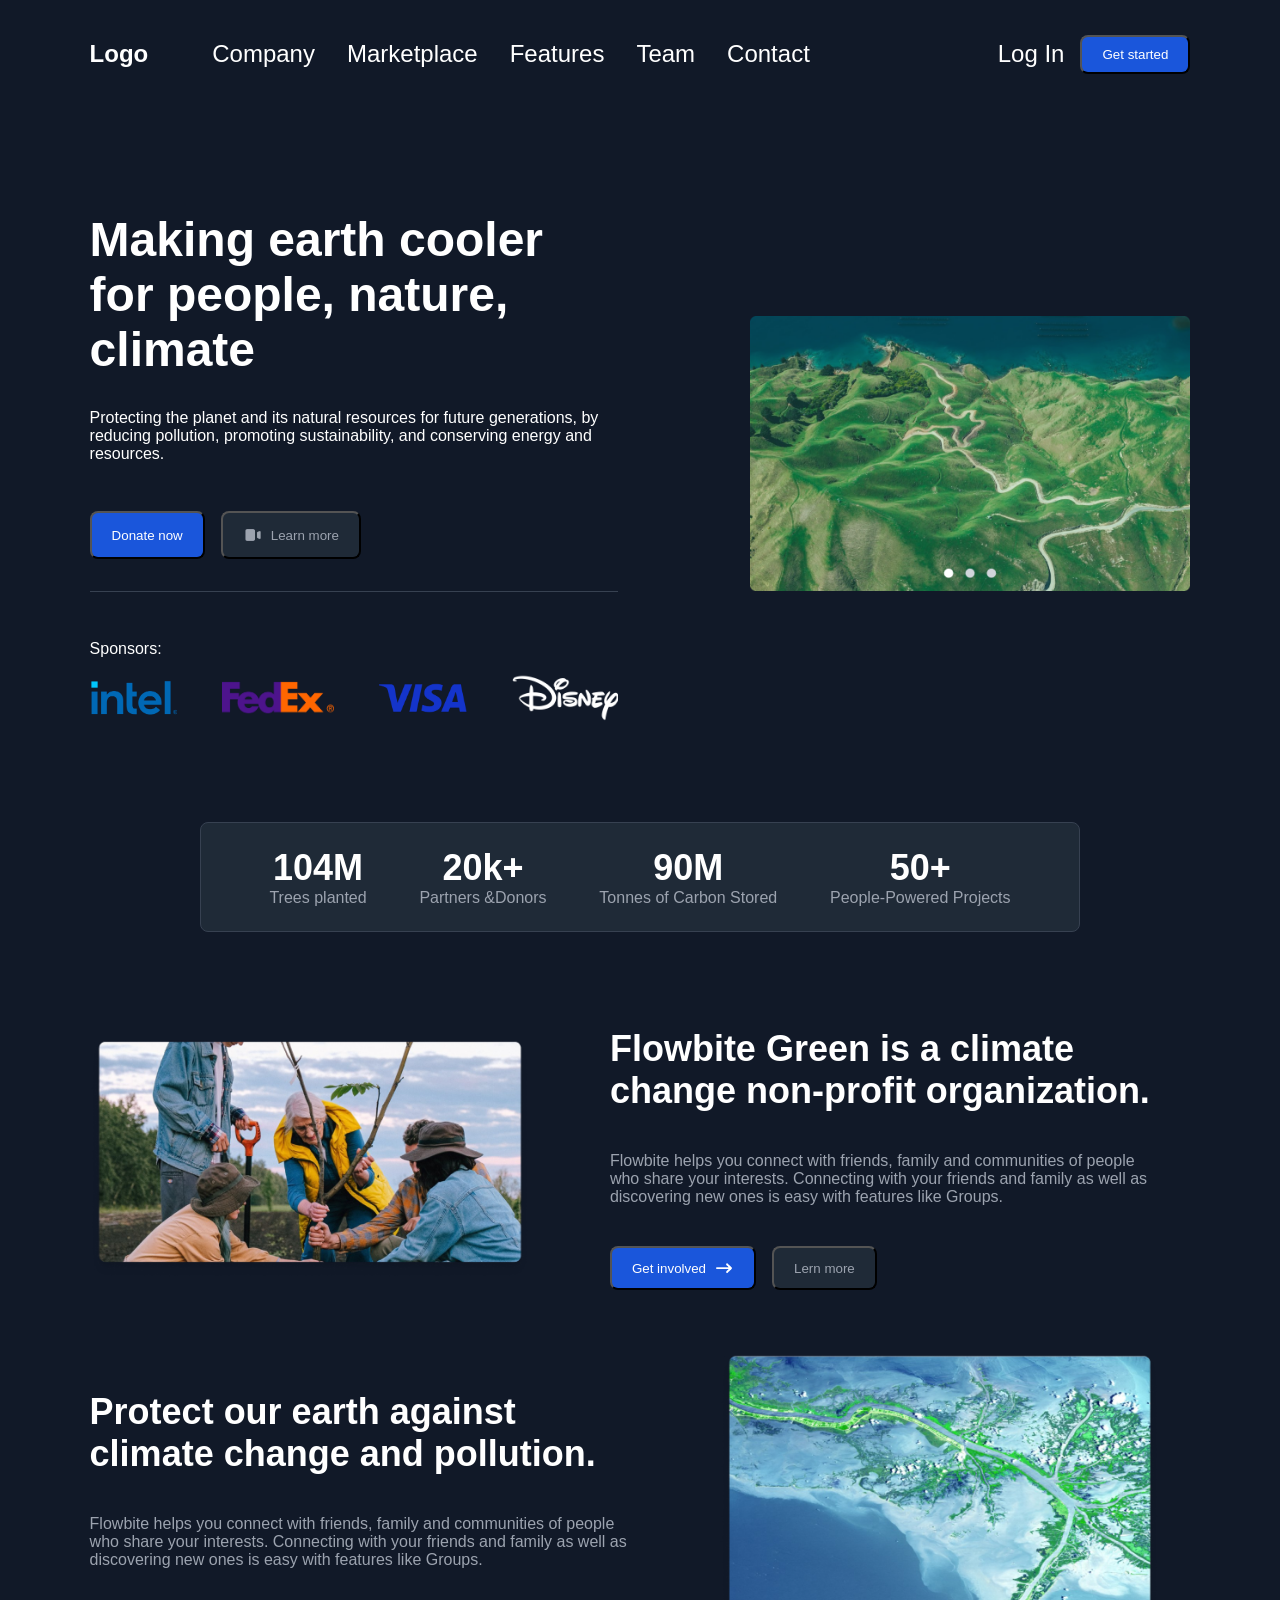
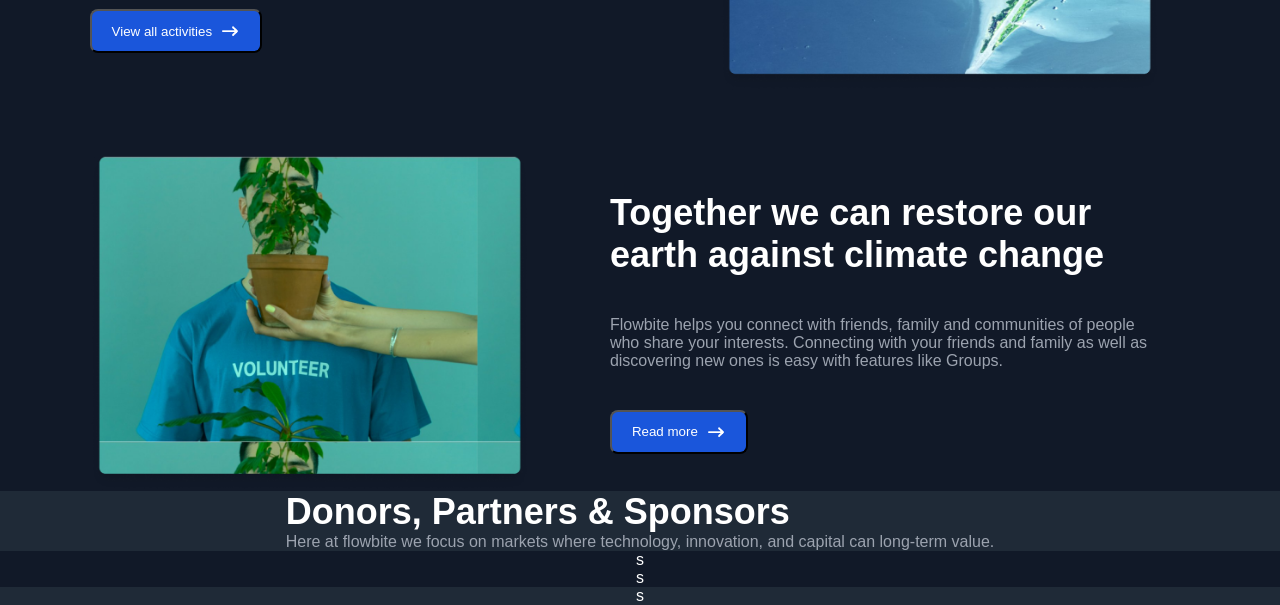
==== lekcje/ćwiczenie drugie/index.html @ fe8ccc25 "progres" ====
<!DOCTYPE html>
<html lang="en">
  <head>
    <meta charset="UTF-8" />
    <meta name="viewport" content="width=device-width, initial-scale=1.0" />
    <title>Document</title>
    <link rel="stylesheet" href="style.css" />
  </head>
  <div class="mainContainer1">
    <div class="mainWrapper navBar">
      <div class="logo">Logo</div>
      <div class="nav">
        <a href="#">Company</a>
        <a href="#">Marketplace</a>
        <a href="#">Features</a><a href="#">Team</a>
        <a href="#">Contact</a>
      </div>
      <div class="login">
        <a href="#">Log In</a>
        <button>Get started</button>
      </div>
    </div>
  </div>
  <div class="mainContainer2">
    <div>
      <header>
        <div>
          <div>
            <h1>Making earth cooler for people, nature, climate</h1>
            <p>
              Protecting the planet and its natural resources for future
              generations, by reducing pollution, promoting sustainability, and
              conserving energy and resources.
            </p>
          </div>
          <div class="buttonWrapper">
            <button>Donate now</button>
            <button class="button2">
              <img
                class="smallImage"
                src="images/video-camera.png"
                alt=""
              />Learn more
            </button>
          </div>
          <div class="sponsors">
            <p>Sponsors:</p>
            <div class="logosContainer">
              <div class="logos">
                <img src="images/Intel.png" alt="logo intel" />
              </div>
              <div class="logos">
                <img src="images/Fedex.png" alt="logo Fedex" />
              </div>
              <div class="logos">
                <img src="images/Visa.png" alt="logo visa" />
              </div>
              <div class="logos">
                <img src="images/Disney.png" alt="logo disney" />
              </div>
            </div>
          </div>
        </div>

        <img src="images/Carousel.png" alt="logo Carousel" />
      </header>
    </div>
  </div>
  <div class="mainContainer3">
    <div class="socialMedia">
      <div class="wrapperSocjal">
        <div class="box">
          <div class="nrBox">104M</div>
          <div class="textBox">Trees planted</div>
        </div>
        <div class="box">
          <div class="nrBox">20k+</div>
          <div class="textBox">Partners &Donors</div>
        </div>
        <div class="box">
          <div class="nrBox">90M</div>
          <div class="textBox">Tonnes of Carbon Stored</div>
        </div>
        <div class="box">
          <div class="nrBox">50+</div>
          <div class="textBox">People-Powered Projects</div>
        </div>
      </div>
    </div>
  </div>

  <div class="mainContainer4">
    <div class="articles">
      <div class="article">
        <img src="images/Mockup.png" alt="" />
        <div class="wrapper">
          <div class="Title">
            Flowbite Green is a climate change non-profit organization.
          </div>
          <p class="textBox">
            Flowbite helps you connect with friends, family and communities of
            people who share your interests. Connecting with your friends and
            family as well as discovering new ones is easy with features like
            Groups.
          </p>
          <div class="wrapperButtons">
            <button>
              <div>Get involved</div>
              <img src="images/arrow-right.png" class="smallImage" alt="" />
            </button>
            <button class="button2">Lern more</button>
          </div>
        </div>
      </div>
      <div class="article">
        <div class="wrapper">
          <div class="Title">
            Protect our earth against climate change and pollution.
          </div>
          <p class="textBox">
            Flowbite helps you connect with friends, family and communities of
            people who share your interests. Connecting with your friends and
            family as well as discovering new ones is easy with features like
            Groups.
          </p>
          <span class="wrapperButtons">
            <button>
              <div>View all activities</div>
              <img src="images/arrow-right.png" class="smallImage" alt="" />
            </button>
          </span>
        </div>
        <img src="images/Mockup (1)1.png" alt="" />
      </div>
      <div class="article">
        <img src="images/Mockup (2).png" alt="" />
        <div class="wrapper">
          <div class="Title">
            Together we can restore our earth against climate change
          </div>
          <p class="textBox">
            Flowbite helps you connect with friends, family and communities of
            people who share your interests. Connecting with your friends and
            family as well as discovering new ones is easy with features like
            Groups.
          </p>
          <span class="wrapperButtons">
            <button>
              <div>Read more</div>
              <img src="images/arrow-right.png" class="smallImage" alt="" />
            </button>
          </span>
        </div>
      </div>
    </div>
  </div>
  <div class="mainContainer5">
    <div>
      <div class="headingWrapper">
        <div class="Title">Donors, Partners & Sponsors</div>
        <div class="textBox">Here at flowbite we focus on markets where technology, innovation, and capital can   long-term value.</div>
        <div></div>
      </div>
      <div class="cardWrapper"></div>
    </div>
  </div>
  <div class="mainContainer6">s</div>
  <div class="mainContainer7">s</div>
  <div class="mainContainer8">s</div>
  <body></body>
</html>
---- lekcje/ćwiczenie drugie/style.css ----
:root {
  @import url("https://fonts.googleapis.com/css2?family=Inter:wght@400;500;600;700;800;900&display=swap");
  --darkNavy: #111928;
  --darkGray: #1f2a37;
  --gray: #374151;
  --lightGray: #9ca3af;
  --white: #fff;
  --buttonColor: #1a56db;
  box-sizing: border-box;
  font-family: "Inter", sans-serif;
  font-size: 16px;
  color: var(--white);
}
*::before,
*::after {
  box-sizing: inherit;
}
body {
  margin: 0 0;
}

.mainContainer1,
.mainContainer2,
.mainContainer3,
.mainContainer4,
.mainContainer6,
.mainContainer7 {
  background-color: var(--darkNavy);
  display: flex;
  justify-content: center;
  padding-left: 7%;
  padding-right: 7%;
}
.mainContainer5,
.mainContainer8 {
  background-color: var(--darkGray);
  display: flex;
  justify-content: center;
  padding-left: 7%;
  padding-right: 7%;
}
.mainContainer2 > div {
  width: min(1980px, 100%);
  padding: 96px 0;
}
.smallImage {
  width: 1.25rem;
  height: 1.25rem;
}
button {
  background-color: var(--buttonColor);
  color: var(--white);
  display: flex;
  align-items: center;
  padding: 10px 20px;
  border-radius: 0.5rem;
  gap: 0.5rem;
}
.button2 {
  background-color: var(--darkGray);
  display: flex;
  align-items: center;
  gap: 0.5rem;
  padding: 12px 20px;
  color: var(--lightGray);
}

h1 {
  font-size: 3rem;
}
.login > a,
.nav > a,
.logo {
  color: var(--white);
  font-size: 1.5rem;
  text-decoration: none;
}

.mainWrapper {
  display: flex;
  align-items: center;
  gap: 4rem;
  width: min(1980px, 100%);
}

.navBar {
  padding-top: 1.5rem;
}

.logo {
  font-size: 1.5rem;
  font-weight: 600;
}

.nav {
  display: flex;
  align-items: center;
  width: 100%;
  padding: 1rem 0;
  gap: 2rem;
}

.login {
  display: flex;
  align-items: center;
  gap: 1rem;
  flex-shrink: 0;
}

header {
  display: flex;
  justify-content: space-between;
  align-items: center;
}
header > img {
  height: 90%;
  width: 40%;
}

header > div {
  display: flex;
  flex-direction: column;
  gap: 2rem;
  width: 48%;
}

.logos > img {
  height: 3rem;
}

.logosContainer {
  display: flex;
  justify-content: space-between;
  align-items: center;
  gap: 2rem;
}

.sponsors {
  gap: 12px;
  border-top: 1px solid #374151;
  padding-top: 2rem;
}

.buttonWrapper {
  display: flex;
  gap: 1rem;
}

.socialMedia {
  padding-bottom: 96px;
  width: 80%;
}

.wrapperSocjal {
  display: flex;
  justify-content: space-evenly;
  background-color: #1f2a37;
  border: 1px solid #374151;
  padding: 1.5rem 1rem;
  border-radius: 0.5rem;
}

.wrapperSocjal :nth-child(4) {
  border: none;
}

.box {
  display: flex;
  flex-direction: column;
  align-items: center;
  align-content: center;
}
.Title,
.nrBox {
  font-size: 2.25rem;
  font-weight: 800;
}

.textBox {
  color: #9ca3af;
  font-weight: 400;
}

.articles {
  display: flex;
  flex-direction: column;
  gap: 4rem;
}
.article {
  display: flex;
  align-items: center;
  gap: 5rem;
}
.wrapper {
  display: flex;
  flex-direction: column;
  gap: 1.5rem;
  width: 50%;
}
.article > img {
  width: 40%;
} 
 
.wrapperButtons{
  display: flex;
  gap: 1rem;

}
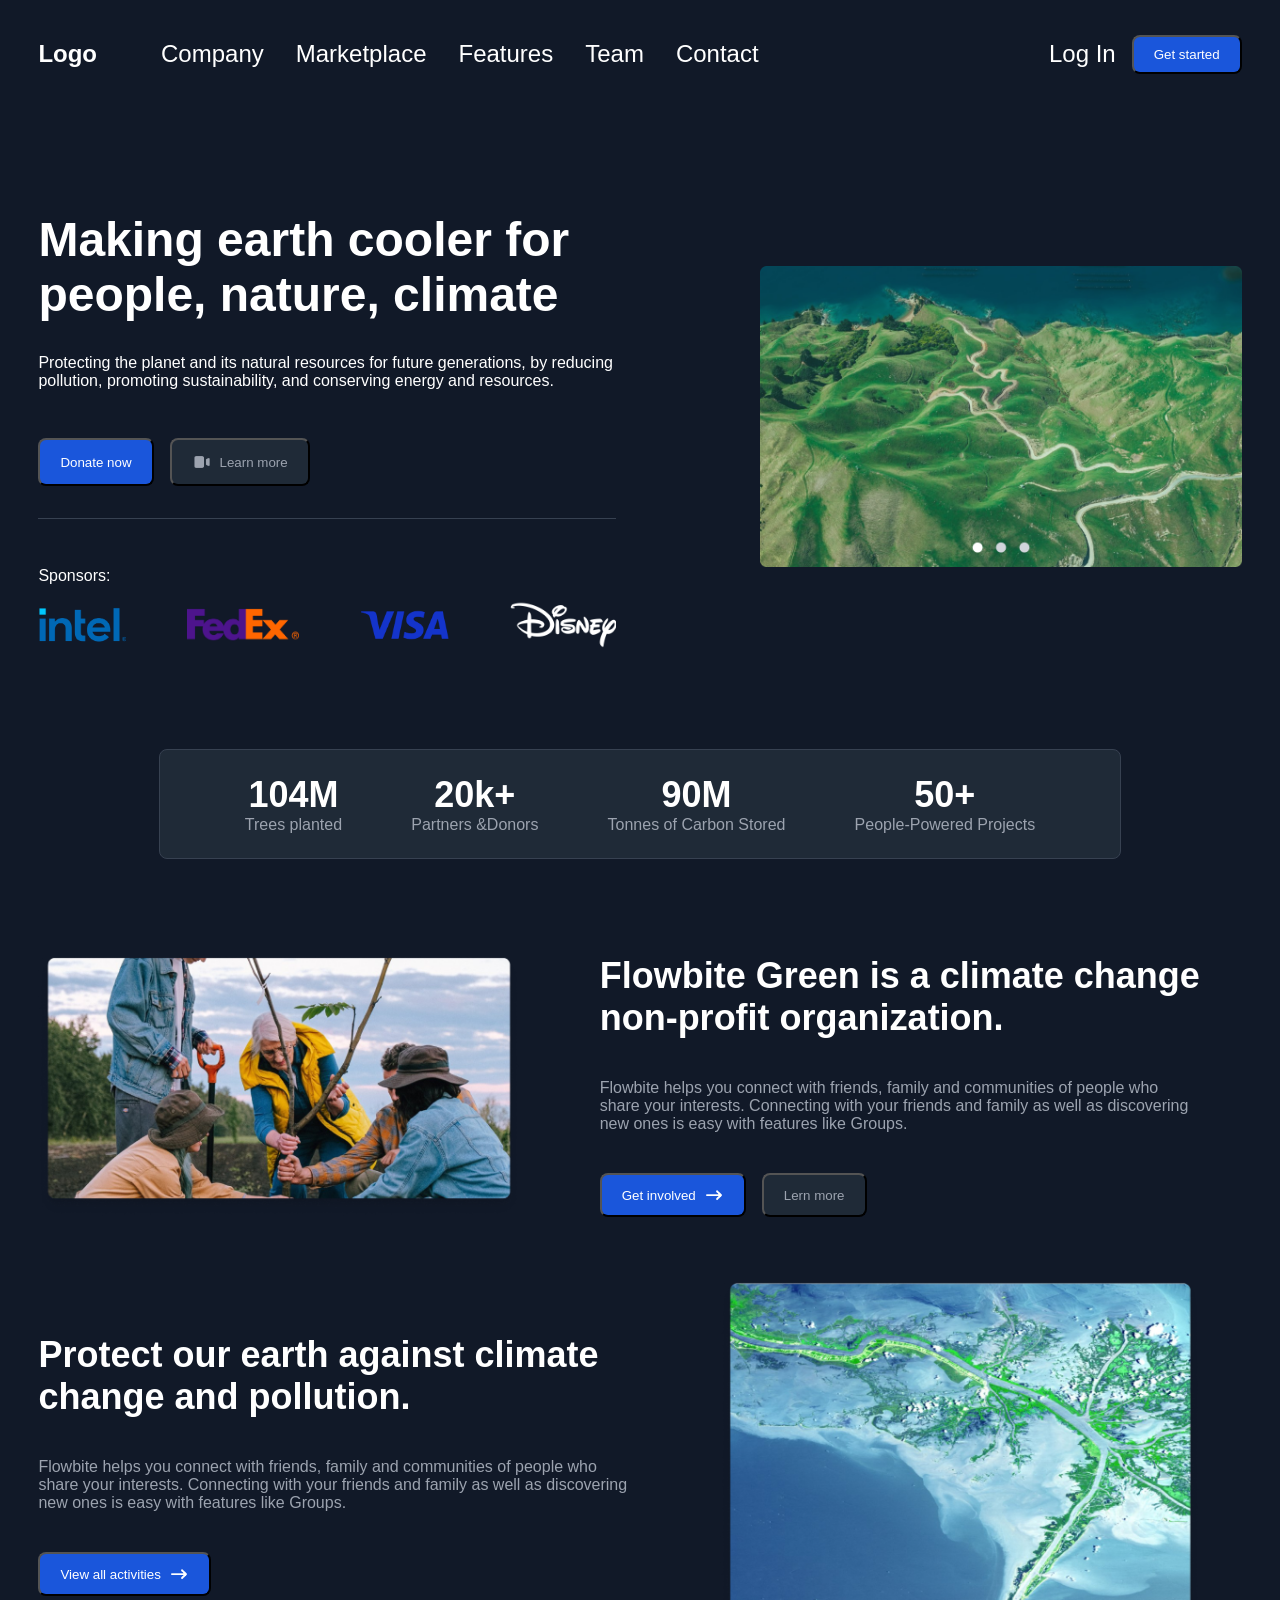
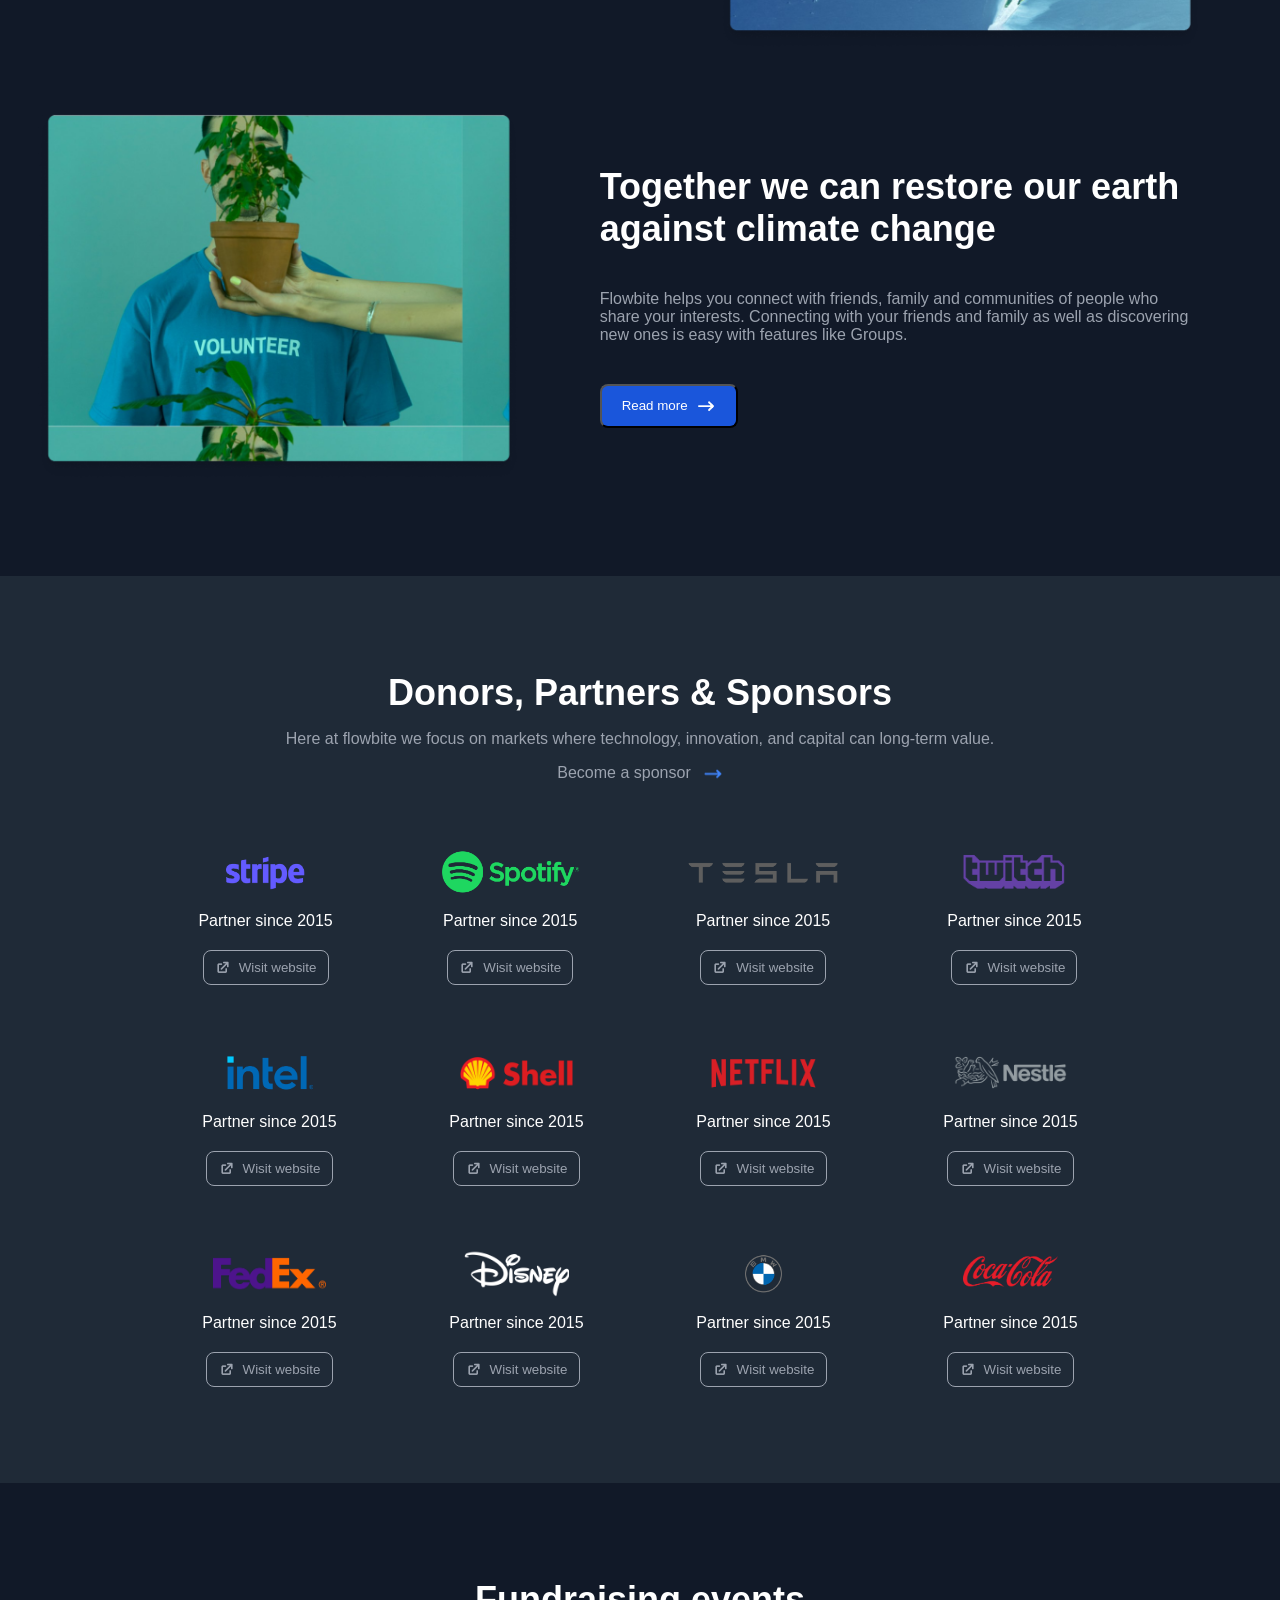
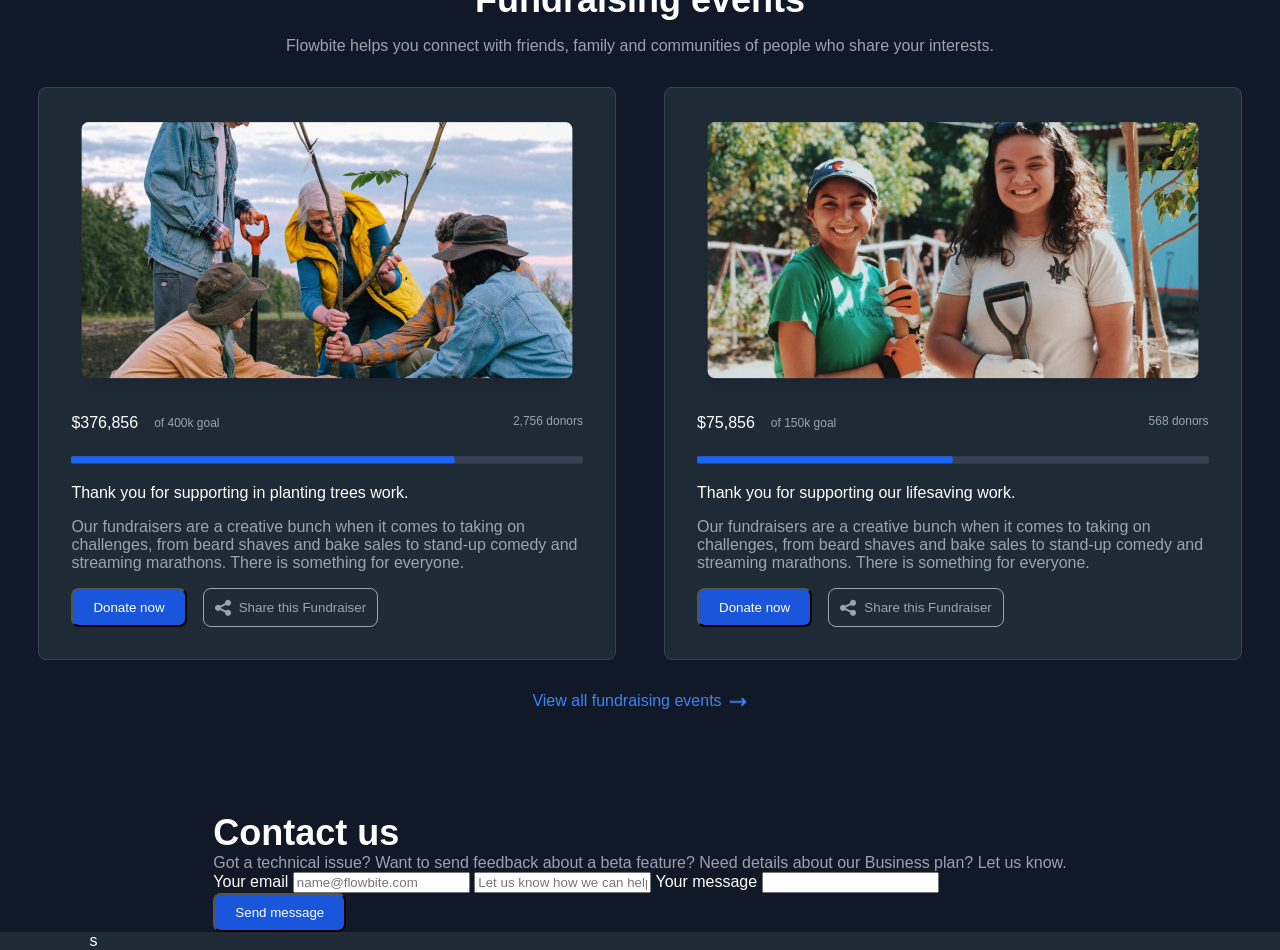
==== commit 8b0ba4a8: "cd" ====
--- a/lekcje/ćwiczenie drugie/index.html
+++ b/lekcje/ćwiczenie drugie/index.html
@@ -158,14 +158,298 @@
     <div>
       <div class="headingWrapper">
         <div class="Title">Donors, Partners & Sponsors</div>
-        <div class="textBox">Here at flowbite we focus on markets where technology, innovation, and capital can   long-term value.</div>
-        <div></div>
-      </div>
-      <div class="cardWrapper"></div>
-    </div>
-  </div>
-  <div class="mainContainer6">s</div>
-  <div class="mainContainer7">s</div>
+        <div class="textBox">
+          Here at flowbite we focus on markets where technology, innovation, and
+          capital can long-term value.
+        </div>
+        <div>
+          <div class="textBox">Become a sponsor</div>
+          <img src="images/arrow-narrow-right.png" class="smallImage" alt="" />
+        </div>
+      </div>
+      <div class="wrapperRows">
+        <div class="rowDonors">
+          <div class="cardWrapper">
+            <div class="topCard">
+              <div class="logo"><img src="images/Stripe.png" alt="" /></div>
+              Partner since 2015
+            </div>
+            <button class="buttonCard">
+              <img
+                src="images/external-link.png"
+                class="smallImage2"
+                alt=""
+              />Wisit website
+            </button>
+          </div>
+
+          <div class="cardWrapper">
+            <div class="topCard">
+              <div class="logo"><img src="images/Spotify.png" alt="" /></div>
+              Partner since 2015
+            </div>
+            <button class="buttonCard">
+              <img
+                src="images/external-link.png"
+                class="smallImage2"
+                alt=""
+              />Wisit website
+            </button>
+          </div>
+
+          <div class="cardWrapper">
+            <div class="topCard">
+              <div class="logo"><img src="images/Tesla.png" alt="" /></div>
+              Partner since 2015
+            </div>
+            <button class="buttonCard">
+              <img
+                src="images/external-link.png"
+                class="smallImage2"
+                alt=""
+              />Wisit website
+            </button>
+          </div>
+
+          <div class="cardWrapper">
+            <div class="topCard">
+              <div class="logo"><img src="images/Twitch.png" alt="" /></div>
+              Partner since 2015
+            </div>
+            <button class="buttonCard">
+              <img
+                src="images/external-link.png"
+                class="smallImage2"
+                alt=""
+              />Wisit website
+            </button>
+          </div>
+        </div>
+        <div class="rowDonors">
+          <div class="cardWrapper">
+            <div class="topCard">
+              <div class="logo"><img src="images/Intel.png" alt="" /></div>
+              Partner since 2015
+            </div>
+            <button class="buttonCard">
+              <img
+                src="images/external-link.png"
+                class="smallImage2"
+                alt=""
+              />Wisit website
+            </button>
+          </div>
+
+          <div class="cardWrapper">
+            <div class="topCard">
+              <div class="logo"><img src="images/Shell.png" alt="" /></div>
+              Partner since 2015
+            </div>
+            <button class="buttonCard">
+              <img
+                src="images/external-link.png"
+                class="smallImage2"
+                alt=""
+              />Wisit website
+            </button>
+          </div>
+
+          <div class="cardWrapper">
+            <div class="topCard">
+              <div class="logo"><img src="images/Netflix.png" alt="" /></div>
+              Partner since 2015
+            </div>
+            <button class="buttonCard">
+              <img
+                src="images/external-link.png"
+                class="smallImage2"
+                alt=""
+              />Wisit website
+            </button>
+          </div>
+
+          <div class="cardWrapper">
+            <div class="topCard">
+              <div class="logo"><img src="images/Nestlé.png" alt="" /></div>
+              Partner since 2015
+            </div>
+            <button class="buttonCard">
+              <img
+                src="images/external-link.png"
+                class="smallImage2"
+                alt=""
+              />Wisit website
+            </button>
+          </div>
+        </div>
+        <div class="rowDonors">
+          <div class="cardWrapper">
+            <div class="topCard">
+              <div class="logo"><img src="images/Fedex.png" alt="" /></div>
+              Partner since 2015
+            </div>
+            <button class="buttonCard">
+              <img
+                src="images/external-link.png"
+                class="smallImage2"
+                alt=""
+              />Wisit website
+            </button>
+          </div>
+
+          <div class="cardWrapper">
+            <div class="topCard">
+              <div class="logo"><img src="images/Disney.png" alt="" /></div>
+              Partner since 2015
+            </div>
+            <button class="buttonCard">
+              <img
+                src="images/external-link.png"
+                class="smallImage2"
+                alt=""
+              />Wisit website
+            </button>
+          </div>
+
+          <div class="cardWrapper">
+            <div class="topCard">
+              <div class="logo"><img src="images/BMW.png" alt="" /></div>
+              Partner since 2015
+            </div>
+            <button class="buttonCard">
+              <img
+                src="images/external-link.png"
+                class="smallImage2"
+                alt=""
+              />Wisit website
+            </button>
+          </div>
+
+          <div class="cardWrapper">
+            <div class="topCard">
+              <div class="logo"><img src="images/Coca-Cola.png" alt="" /></div>
+              Partner since 2015
+            </div>
+            <button class="buttonCard">
+              <img
+                src="images/external-link.png"
+                class="smallImage2"
+                alt=""
+              />Wisit website
+            </button>
+          </div>
+        </div>
+      </div>
+    </div>
+  </div>
+  <div class="mainContainer6">
+    <div>
+      <div class="headingWrapper">
+        <div class="Title">Fundraising events</div>
+        <div class="textBox">
+          Flowbite helps you connect with friends, family and communities of
+          people who share your interests.
+        </div>
+      </div>
+      <div class="eventsWrapper">
+        <div class="event">
+          <img src="images/Mockup.png" alt="" />
+          <div class="wrapperProgres">
+            <div class="label">
+              <div class="leftLabel">
+                $376,856
+                <div class="secondLeft">of 400k goal</div>
+              </div>
+              <div class="rightLabel">2,756 donors</div>
+            </div>
+            <div class="progres">
+              <img src="images/Shape (1).png" class="long" alt="" /><img
+                src="images/Shape.png"
+                alt=""
+              />
+            </div>
+          </div>
+          <div class="title">
+            Thank you for supporting in planting trees work.
+          </div>
+          <div class="textBox">
+            Our fundraisers are a creative bunch when it comes to taking on
+            challenges, from beard shaves and bake sales to stand-up comedy and
+            streaming marathons. There is something for everyone.
+          </div>
+
+          <div class="eventButtons">
+            <button>Donate now</button>
+            <button class="buttonCard">
+              <img src="images/Vector.png" class="smallImage2" alt="" />Share
+              this Fundraiser
+            </button>
+          </div>
+        </div>
+        <div class="event">
+          <img src="images/Mockup (1).png" alt="" />
+          <div class="wrapperProgres">
+            <div class="label">
+              <div class="leftLabel">
+                $75,856
+                <div class="secondLeft">of 150k goal</div>
+              </div>
+              <div class="rightLabel">568 donors</div>
+            </div>
+            <div class="progres">
+              <img src="images/Shape (1).png" class="short" alt="" /><img
+                src="images/Shape.png"
+                alt=""
+              />
+            </div>
+          </div>
+          <div class="title">Thank you for supporting our lifesaving work.</div>
+          <div class="textBox">
+            Our fundraisers are a creative bunch when it comes to taking on
+            challenges, from beard shaves and bake sales to stand-up comedy and
+            streaming marathons. There is something for everyone.
+          </div>
+
+          <div class="eventButtons">
+            <button>Donate now</button>
+            <button class="buttonCard">
+              <img src="images/Vector.png" class="smallImage2" alt="" />Share
+              this Fundraiser
+            </button>
+          </div>
+        </div>
+      </div>
+      <div class="cta">
+        View all fundraising events
+        <div>
+          <img src="images/arrow-narrow-right.png" class="smallImage" alt="" />
+        </div>
+      </div>
+    </div>
+  </div>
+  <div class="mainContainer7">
+    <div>
+      <div class="contactWrapper">
+        <div class="Title">Contact us</div>
+        <div class="textBox">
+          Got a technical issue? Want to send feedback about a beta feature?
+          Need details about our Business plan? Let us know.
+        </div>
+      </div>
+      <formWrapper
+        ><div class="form">
+
+          <lable for="email">Your email</lable>
+          <input type="email" id="email" placeholder="name@flowbite.com"/>
+          
+          <label for="title"></label>
+          <input type="text" title="title"  placeholder="Let us know how we can help you"/>
+          <label for="message">Your message</label>
+          <input type="text" id="message"/>
+          <button type="submit">Send message</button></div
+      ></formWrapper>
+    </div>
+  </div>
   <div class="mainContainer8">s</div>
   <body></body>
 </html>
--- a/lekcje/ćwiczenie drugie/style.css
+++ b/lekcje/ćwiczenie drugie/style.css
@@ -11,10 +11,12 @@
   font-size: 16px;
   color: var(--white);
 }
+
 *::before,
 *::after {
   box-sizing: inherit;
 }
+
 body {
   margin: 0 0;
 }
@@ -28,25 +30,29 @@
   background-color: var(--darkNavy);
   display: flex;
   justify-content: center;
-  padding-left: 7%;
-  padding-right: 7%;
-}
+  padding-left: 3%;
+  padding-right: 3%;
+}
+
 .mainContainer5,
 .mainContainer8 {
   background-color: var(--darkGray);
   display: flex;
-  justify-content: center;
+  /* justify-content: center; */
   padding-left: 7%;
   padding-right: 7%;
 }
+
 .mainContainer2 > div {
   width: min(1980px, 100%);
   padding: 96px 0;
 }
+
 .smallImage {
   width: 1.25rem;
   height: 1.25rem;
 }
+
 button {
   background-color: var(--buttonColor);
   color: var(--white);
@@ -56,6 +62,7 @@
   border-radius: 0.5rem;
   gap: 0.5rem;
 }
+
 .button2 {
   background-color: var(--darkGray);
   display: flex;
@@ -68,6 +75,7 @@
 h1 {
   font-size: 3rem;
 }
+
 .login > a,
 .nav > a,
 .logo {
@@ -112,6 +120,7 @@
   justify-content: space-between;
   align-items: center;
 }
+
 header > img {
   height: 90%;
   width: 40%;
@@ -124,6 +133,7 @@
   width: 48%;
 }
 
+.logo > img,
 .logos > img {
   height: 3rem;
 }
@@ -170,6 +180,7 @@
   align-items: center;
   align-content: center;
 }
+
 .Title,
 .nrBox {
   font-size: 2.25rem;
@@ -185,24 +196,162 @@
   display: flex;
   flex-direction: column;
   gap: 4rem;
-}
+  padding-bottom: 96px;
+}
+
 .article {
   display: flex;
   align-items: center;
   gap: 5rem;
 }
+
 .wrapper {
   display: flex;
   flex-direction: column;
   gap: 1.5rem;
   width: 50%;
 }
+
 .article > img {
   width: 40%;
-} 
- 
-.wrapperButtons{
-  display: flex;
-  gap: 1rem;
-
+}
+
+.wrapperButtons {
+  display: flex;
+  gap: 1rem;
+}
+
+.mainContainer5 > div {
+  display: flex;
+  flex-direction: column;
+  width: 100%;
+  gap: 4rem;
+  padding: 96px 0;
+}
+
+.headingWrapper {
+  display: flex;
+  flex-direction: column;
+  align-items: center;
+  /* width: 50%; */
+  gap: 1rem;
+}
+
+.headingWrapper div {
+  display: flex;
+  gap: 0.75rem;
+}
+
+.wrapperRows {
+  display: flex;
+  flex-direction: column;
+  gap: 4rem;
+}
+
+.rowDonors {
+  display: flex;
+  justify-content: space-evenly;
+}
+
+.cardWrapper {
+  display: flex;
+  flex-direction: column;
+  align-items: center;
+  gap: 1.25rem;
+}
+.topCard {
+  display: flex;
+  flex-direction: column;
+  align-items: center;
+  gap: 0.62rem;
+}
+.buttonCard {
+  color: var(--lightGray);
+  background-color: var(--Gray);
+  border: 1px solid var(--lightGray);
+  border-radius: 0.5rem;
+  padding: 0.5rem 0.7rem;
+}
+.smallImage2 {
+  width: 1rem;
+}
+
+.mainContainer6 > div {
+  display: flex;
+  flex-direction: column;
+  align-items: center;
+  gap: 2rem;
+  padding: 96px 0;
+}
+
+.cta {
+  display: flex;
+  gap:6px;
+  color: #3F83F8;
+}
+
+.eventsWrapper {
+  display: flex;
+  gap: 3rem;
+}
+
+.event{
+  display: flex;
+  flex-direction: column;
+  gap: 1rem;
+  padding: 2rem;
+  background-color: var(--darkGray);
+  border: 1px solid var(--gray);
+  border-radius: 0.5rem;
+}
+
+.eventButtons{
+  display: flex;
+  gap: 1rem;
+}
+
+.event > img {
+  width: 100%;
+}
+.label {
+  display: flex;
+  justify-content: space-between;
+}
+.leftLabel{
+  display: flex;
+  align-items: center;
+  gap:1rem;
+}
+.rightLabel,
+.secondLeft {
+  display: flex;
+  gap: 1rem;
+  font-size: 12px;
+  font-weight: 400;
+  color: var(--lightGray);
+}
+.progres{
+  position: relative;
+}
+
+.progres :first-child{
+  position: relative;
+  left: 0;
+  top: 1.15rem;
+}
+
+img[src="images/Shape (1).png"]{
+  height: .5rem;
+}
+img[src="images/Shape.png"]{
+  width: 100%;
+  height: .5rem;
+}
+
+.long{
+  width: 75%;
+}
+.short{
+  width: 50%;
+  
 }
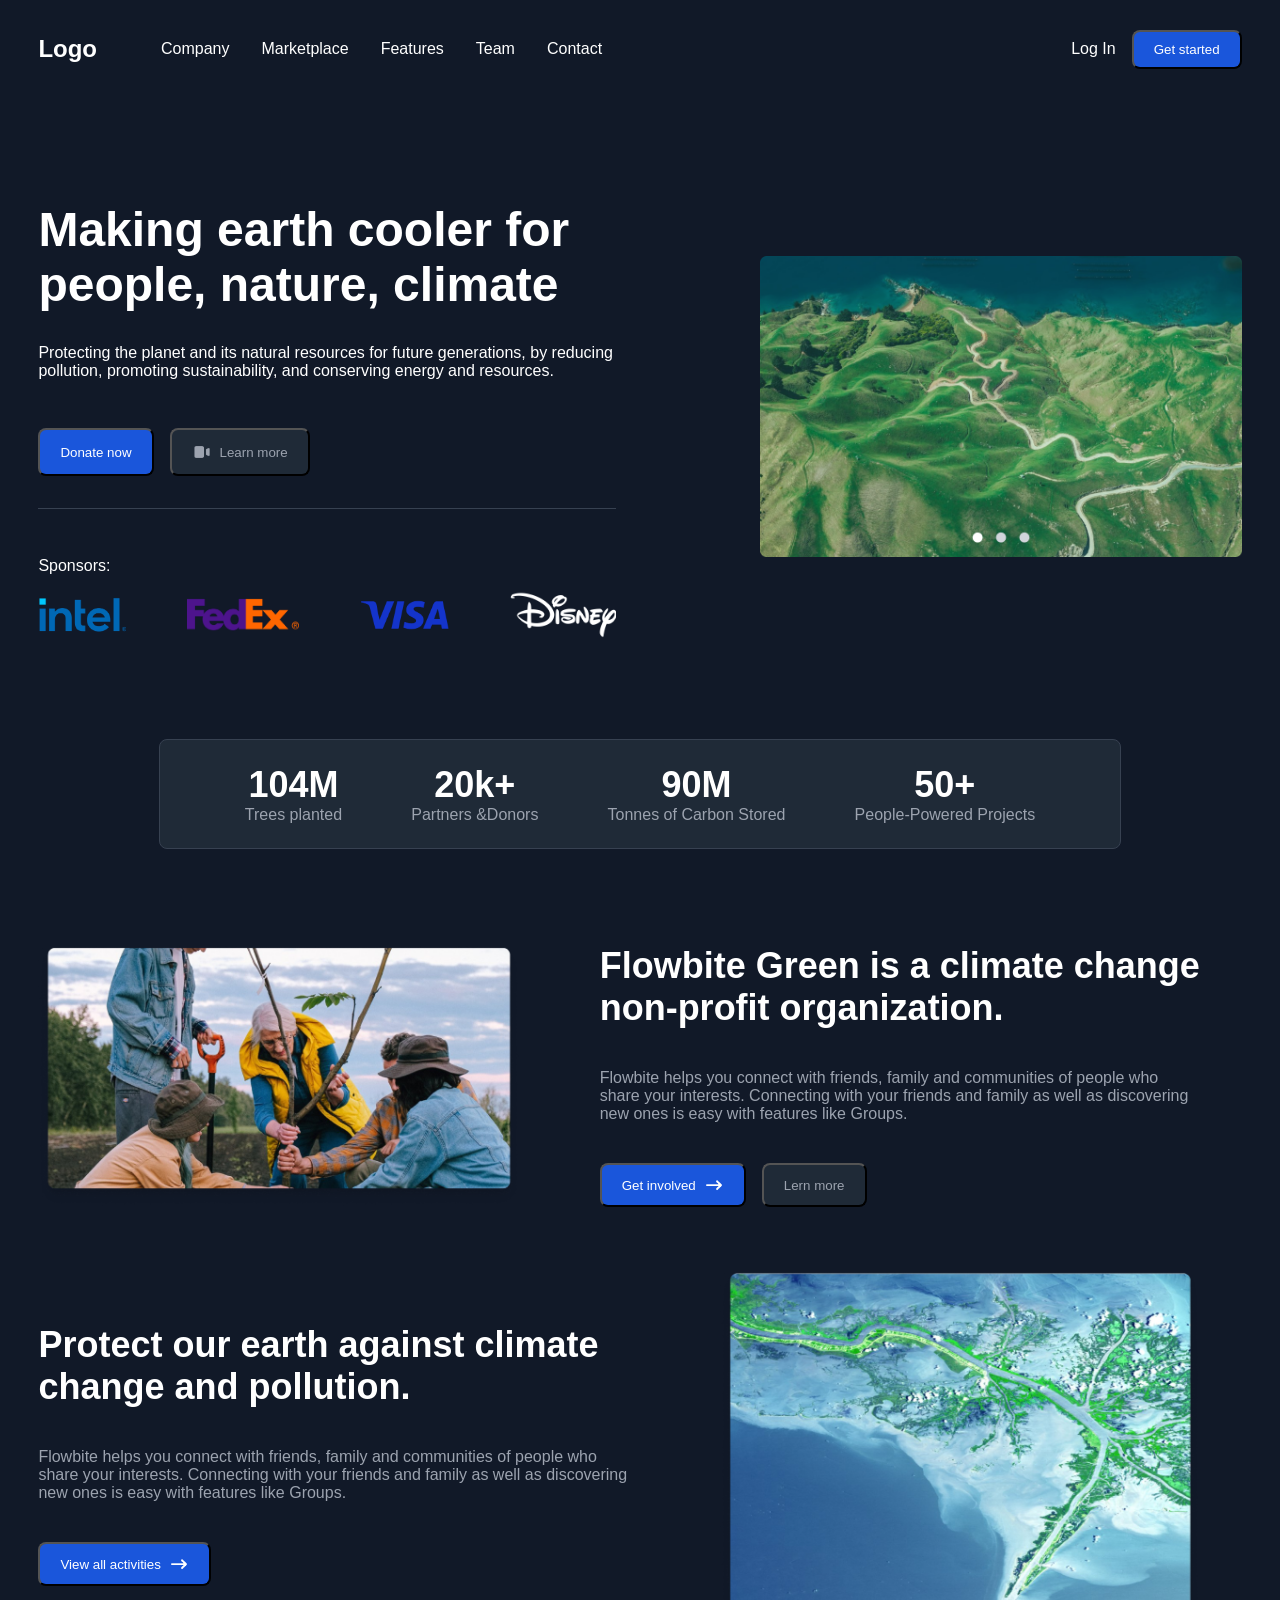
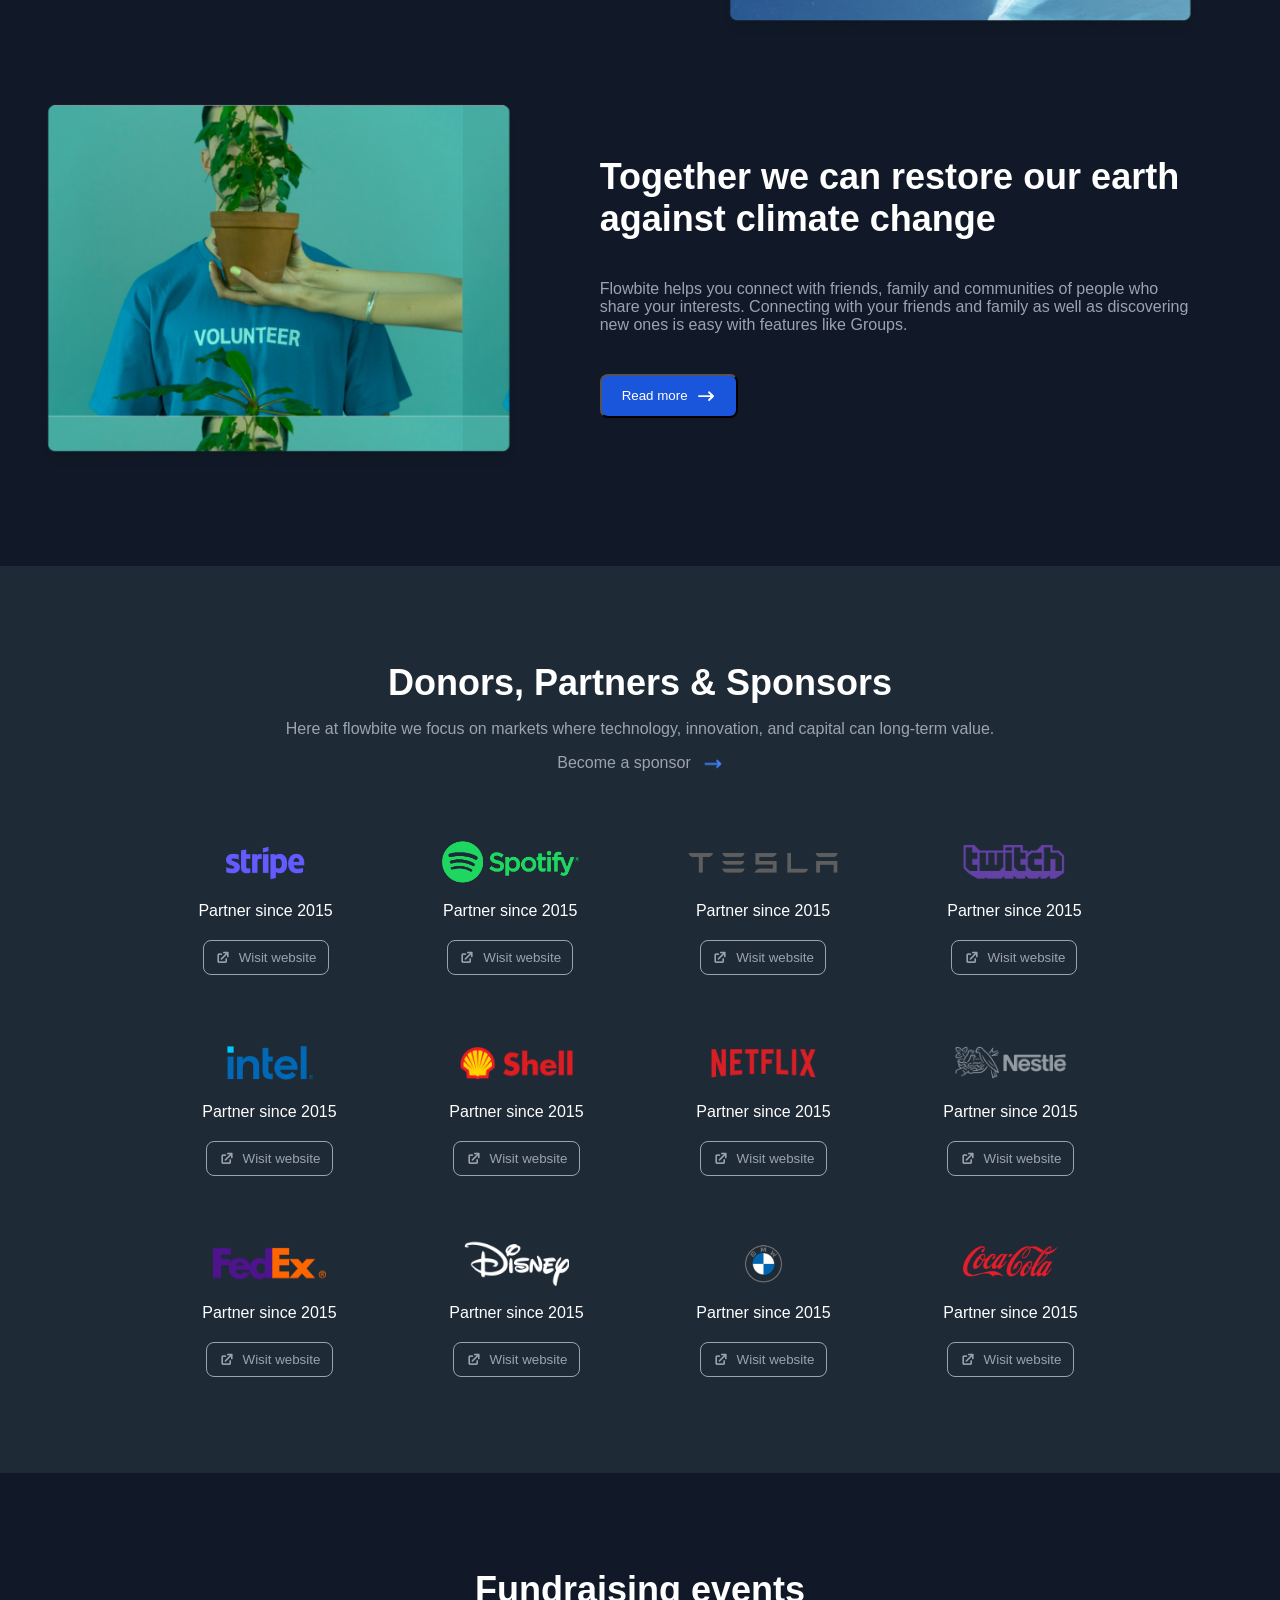
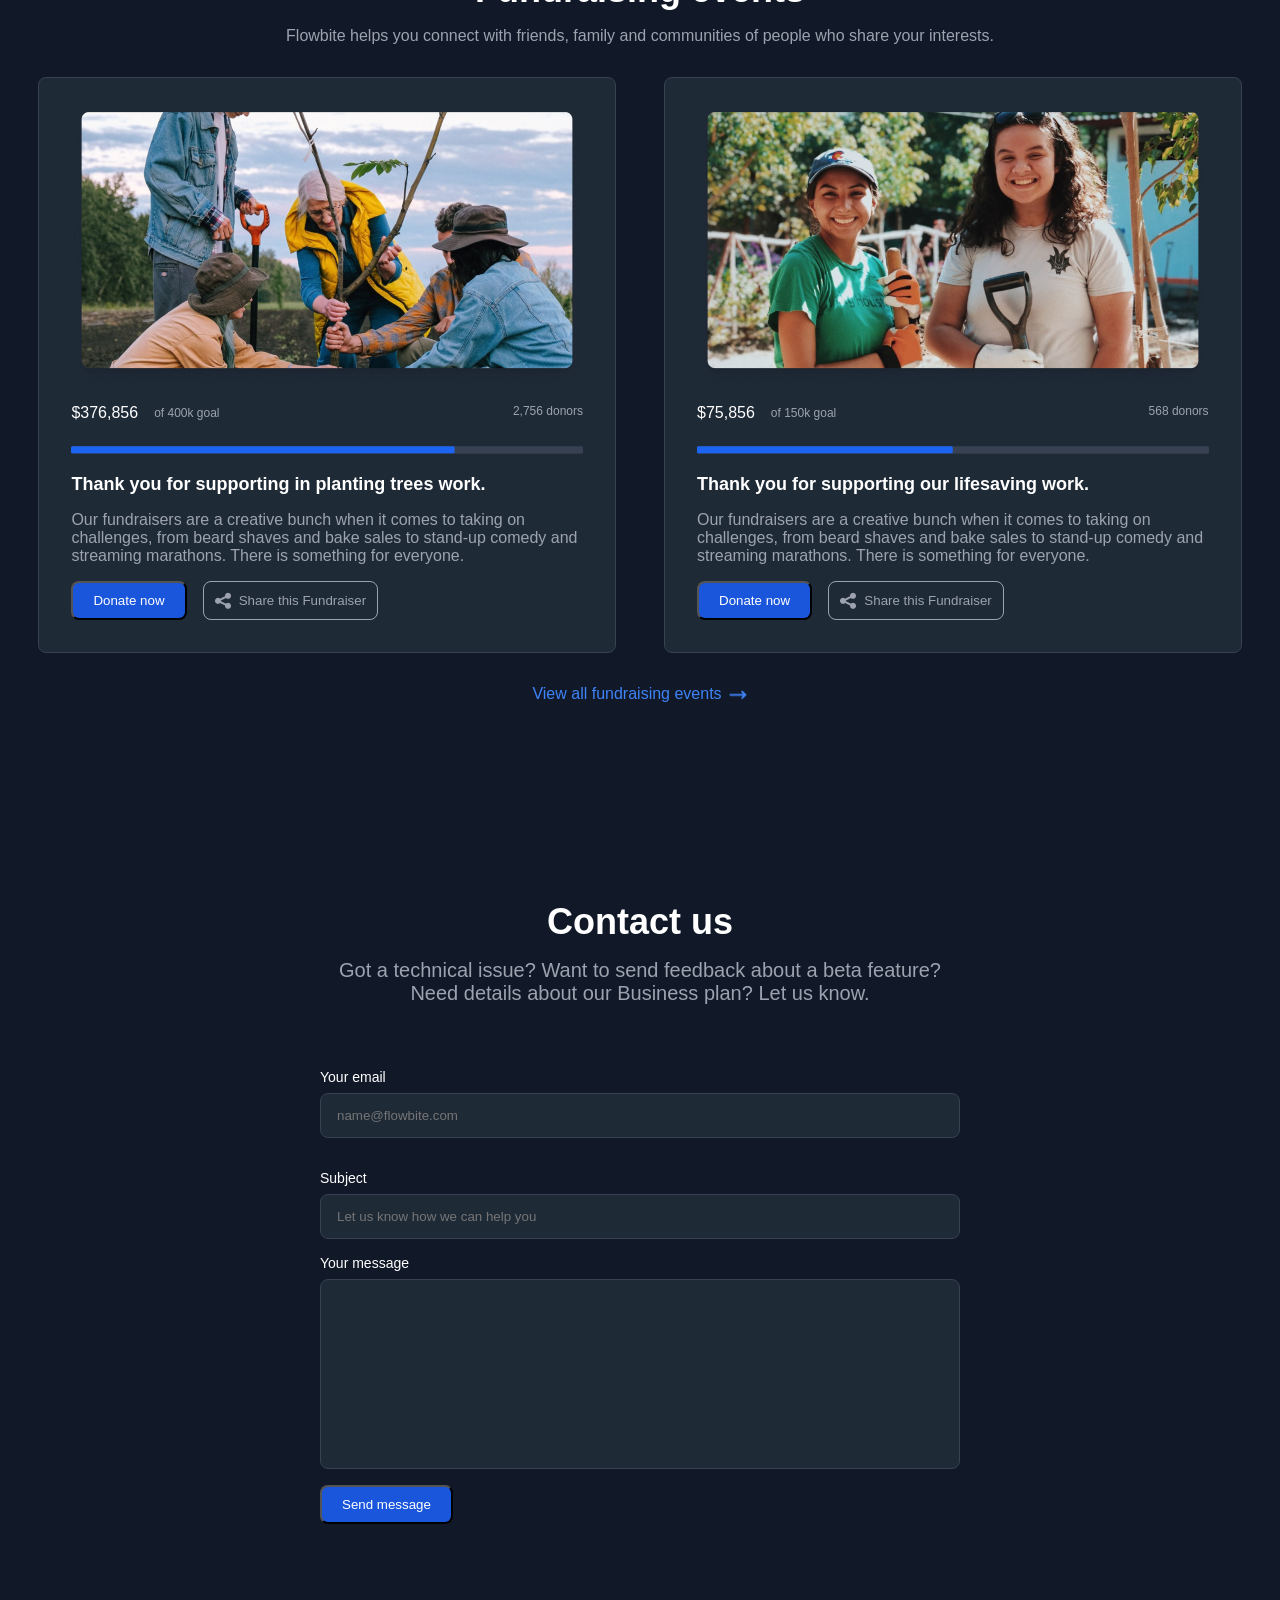
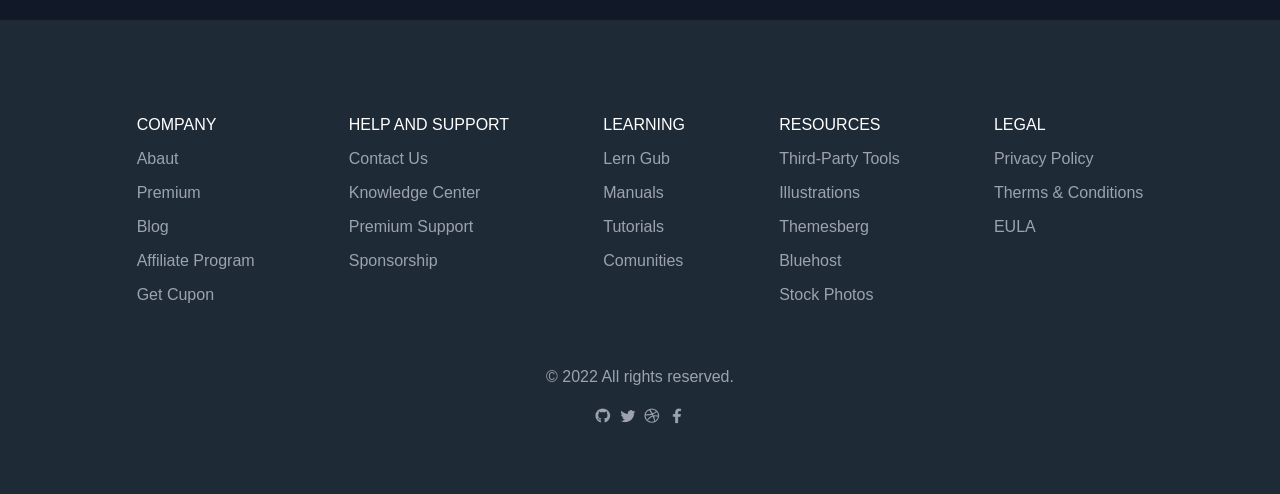
==== commit edb482da: "cd" ====
--- a/lekcje/ćwiczenie drugie/index.html
+++ b/lekcje/ćwiczenie drugie/index.html
@@ -6,450 +6,539 @@
     <title>Document</title>
     <link rel="stylesheet" href="style.css" />
   </head>
-  <div class="mainContainer1">
-    <div class="mainWrapper navBar">
-      <div class="logo">Logo</div>
-      <div class="nav">
-        <a href="#">Company</a>
-        <a href="#">Marketplace</a>
-        <a href="#">Features</a><a href="#">Team</a>
-        <a href="#">Contact</a>
-      </div>
-      <div class="login">
-        <a href="#">Log In</a>
-        <button>Get started</button>
-      </div>
-    </div>
-  </div>
-  <div class="mainContainer2">
-    <div>
-      <header>
-        <div>
+
+  <body>
+    <div class="mainContainer1">
+      <div class="mainWrapper navBar">
+        <div class="logo">Logo</div>
+        <div class="nav">
+          <a href="#">Company</a>
+          <a href="#">Marketplace</a>
+          <a href="#">Features</a><a href="#">Team</a>
+          <a href="#">Contact</a>
+        </div>
+        <div class="login">
+          <a href="#">Log In</a>
+          <button>Get started</button>
+        </div>
+      </div>
+    </div>
+    <div class="mainContainer2">
+      <div>
+        <header>
           <div>
-            <h1>Making earth cooler for people, nature, climate</h1>
-            <p>
-              Protecting the planet and its natural resources for future
-              generations, by reducing pollution, promoting sustainability, and
-              conserving energy and resources.
+            <div>
+              <h1>Making earth cooler for people, nature, climate</h1>
+              <p>
+                Protecting the planet and its natural resources for future
+                generations, by reducing pollution, promoting sustainability,
+                and conserving energy and resources.
+              </p>
+            </div>
+            <div class="buttonWrapper">
+              <button>Donate now</button>
+              <button class="button2">
+                <img
+                  class="smallImage"
+                  src="images/video-camera.png"
+                  alt=""
+                />Learn more
+              </button>
+            </div>
+            <div class="sponsors">
+              <p>Sponsors:</p>
+              <div class="logosContainer">
+                <div class="logos">
+                  <img src="images/Intel.png" alt="logo intel" />
+                </div>
+                <div class="logos">
+                  <img src="images/Fedex.png" alt="logo Fedex" />
+                </div>
+                <div class="logos">
+                  <img src="images/Visa.png" alt="logo visa" />
+                </div>
+                <div class="logos">
+                  <img src="images/Disney.png" alt="logo disney" />
+                </div>
+              </div>
+            </div>
+          </div>
+
+          <img src="images/Carousel.png" alt="logo Carousel" />
+        </header>
+      </div>
+    </div>
+    <div class="mainContainer3">
+      <div class="socialMedia">
+        <div class="wrapperSocjal">
+          <div class="box">
+            <div class="nrBox">104M</div>
+            <div class="textBox">Trees planted</div>
+          </div>
+          <div class="box">
+            <div class="nrBox">20k+</div>
+            <div class="textBox">Partners &Donors</div>
+          </div>
+          <div class="box">
+            <div class="nrBox">90M</div>
+            <div class="textBox">Tonnes of Carbon Stored</div>
+          </div>
+          <div class="box">
+            <div class="nrBox">50+</div>
+            <div class="textBox">People-Powered Projects</div>
+          </div>
+        </div>
+      </div>
+    </div>
+
+    <div class="mainContainer4">
+      <div class="articles">
+        <div class="article">
+          <img src="images/Mockup.png" alt="" />
+          <div class="wrapper">
+            <div class="Title">
+              Flowbite Green is a climate change non-profit organization.
+            </div>
+            <p class="textBox">
+              Flowbite helps you connect with friends, family and communities of
+              people who share your interests. Connecting with your friends and
+              family as well as discovering new ones is easy with features like
+              Groups.
             </p>
-          </div>
-          <div class="buttonWrapper">
-            <button>Donate now</button>
-            <button class="button2">
-              <img
-                class="smallImage"
-                src="images/video-camera.png"
-                alt=""
-              />Learn more
-            </button>
-          </div>
-          <div class="sponsors">
-            <p>Sponsors:</p>
-            <div class="logosContainer">
-              <div class="logos">
-                <img src="images/Intel.png" alt="logo intel" />
-              </div>
-              <div class="logos">
-                <img src="images/Fedex.png" alt="logo Fedex" />
-              </div>
-              <div class="logos">
-                <img src="images/Visa.png" alt="logo visa" />
-              </div>
-              <div class="logos">
-                <img src="images/Disney.png" alt="logo disney" />
-              </div>
-            </div>
-          </div>
-        </div>
-
-        <img src="images/Carousel.png" alt="logo Carousel" />
-      </header>
-    </div>
-  </div>
-  <div class="mainContainer3">
-    <div class="socialMedia">
-      <div class="wrapperSocjal">
-        <div class="box">
-          <div class="nrBox">104M</div>
-          <div class="textBox">Trees planted</div>
-        </div>
-        <div class="box">
-          <div class="nrBox">20k+</div>
-          <div class="textBox">Partners &Donors</div>
-        </div>
-        <div class="box">
-          <div class="nrBox">90M</div>
-          <div class="textBox">Tonnes of Carbon Stored</div>
-        </div>
-        <div class="box">
-          <div class="nrBox">50+</div>
-          <div class="textBox">People-Powered Projects</div>
-        </div>
-      </div>
-    </div>
-  </div>
-
-  <div class="mainContainer4">
-    <div class="articles">
-      <div class="article">
-        <img src="images/Mockup.png" alt="" />
-        <div class="wrapper">
-          <div class="Title">
-            Flowbite Green is a climate change non-profit organization.
-          </div>
-          <p class="textBox">
+            <div class="wrapperButtons">
+              <button>
+                <div>Get involved</div>
+                <img src="images/arrow-right.png" class="smallImage" alt="" />
+              </button>
+              <button class="button2">Lern more</button>
+            </div>
+          </div>
+        </div>
+        <div class="article">
+          <div class="wrapper">
+            <div class="Title">
+              Protect our earth against climate change and pollution.
+            </div>
+            <p class="textBox">
+              Flowbite helps you connect with friends, family and communities of
+              people who share your interests. Connecting with your friends and
+              family as well as discovering new ones is easy with features like
+              Groups.
+            </p>
+            <span class="wrapperButtons">
+              <button>
+                <div>View all activities</div>
+                <img src="images/arrow-right.png" class="smallImage" alt="" />
+              </button>
+            </span>
+          </div>
+          <img src="images/Mockup (1)1.png" alt="" />
+        </div>
+        <div class="article">
+          <img src="images/Mockup (2).png" alt="" />
+          <div class="wrapper">
+            <div class="Title">
+              Together we can restore our earth against climate change
+            </div>
+            <p class="textBox">
+              Flowbite helps you connect with friends, family and communities of
+              people who share your interests. Connecting with your friends and
+              family as well as discovering new ones is easy with features like
+              Groups.
+            </p>
+            <span class="wrapperButtons">
+              <button>
+                <div>Read more</div>
+                <img src="images/arrow-right.png" class="smallImage" alt="" />
+              </button>
+            </span>
+          </div>
+        </div>
+      </div>
+    </div>
+    <div class="mainContainer5">
+      <div>
+        <div class="headingWrapper">
+          <div class="Title">Donors, Partners & Sponsors</div>
+          <div class="textBox">
+            Here at flowbite we focus on markets where technology, innovation,
+            and capital can long-term value.
+          </div>
+          <div>
+            <div class="textBox">Become a sponsor</div>
+            <img
+              src="images/arrow-narrow-right.png"
+              class="smallImage"
+              alt=""
+            />
+          </div>
+        </div>
+        <div class="wrapperRows">
+          <div class="rowDonors">
+            <div class="cardWrapper">
+              <div class="topCard">
+                <div class="logo"><img src="images/Stripe.png" alt="" /></div>
+                Partner since 2015
+              </div>
+              <button class="buttonCard">
+                <img
+                  src="images/external-link.png"
+                  class="smallImage2"
+                  alt=""
+                />Wisit website
+              </button>
+            </div>
+
+            <div class="cardWrapper">
+              <div class="topCard">
+                <div class="logo"><img src="images/Spotify.png" alt="" /></div>
+                Partner since 2015
+              </div>
+              <button class="buttonCard">
+                <img
+                  src="images/external-link.png"
+                  class="smallImage2"
+                  alt=""
+                />Wisit website
+              </button>
+            </div>
+
+            <div class="cardWrapper">
+              <div class="topCard">
+                <div class="logo"><img src="images/Tesla.png" alt="" /></div>
+                Partner since 2015
+              </div>
+              <button class="buttonCard">
+                <img
+                  src="images/external-link.png"
+                  class="smallImage2"
+                  alt=""
+                />Wisit website
+              </button>
+            </div>
+
+            <div class="cardWrapper">
+              <div class="topCard">
+                <div class="logo"><img src="images/Twitch.png" alt="" /></div>
+                Partner since 2015
+              </div>
+              <button class="buttonCard">
+                <img
+                  src="images/external-link.png"
+                  class="smallImage2"
+                  alt=""
+                />Wisit website
+              </button>
+            </div>
+          </div>
+          <div class="rowDonors">
+            <div class="cardWrapper">
+              <div class="topCard">
+                <div class="logo"><img src="images/Intel.png" alt="" /></div>
+                Partner since 2015
+              </div>
+              <button class="buttonCard">
+                <img
+                  src="images/external-link.png"
+                  class="smallImage2"
+                  alt=""
+                />Wisit website
+              </button>
+            </div>
+
+            <div class="cardWrapper">
+              <div class="topCard">
+                <div class="logo"><img src="images/Shell.png" alt="" /></div>
+                Partner since 2015
+              </div>
+              <button class="buttonCard">
+                <img
+                  src="images/external-link.png"
+                  class="smallImage2"
+                  alt=""
+                />Wisit website
+              </button>
+            </div>
+
+            <div class="cardWrapper">
+              <div class="topCard">
+                <div class="logo"><img src="images/Netflix.png" alt="" /></div>
+                Partner since 2015
+              </div>
+              <button class="buttonCard">
+                <img
+                  src="images/external-link.png"
+                  class="smallImage2"
+                  alt=""
+                />Wisit website
+              </button>
+            </div>
+
+            <div class="cardWrapper">
+              <div class="topCard">
+                <div class="logo"><img src="images/Nestlé.png" alt="" /></div>
+                Partner since 2015
+              </div>
+              <button class="buttonCard">
+                <img
+                  src="images/external-link.png"
+                  class="smallImage2"
+                  alt=""
+                />Wisit website
+              </button>
+            </div>
+          </div>
+          <div class="rowDonors">
+            <div class="cardWrapper">
+              <div class="topCard">
+                <div class="logo"><img src="images/Fedex.png" alt="" /></div>
+                Partner since 2015
+              </div>
+              <button class="buttonCard">
+                <img
+                  src="images/external-link.png"
+                  class="smallImage2"
+                  alt=""
+                />Wisit website
+              </button>
+            </div>
+
+            <div class="cardWrapper">
+              <div class="topCard">
+                <div class="logo"><img src="images/Disney.png" alt="" /></div>
+                Partner since 2015
+              </div>
+              <button class="buttonCard">
+                <img
+                  src="images/external-link.png"
+                  class="smallImage2"
+                  alt=""
+                />Wisit website
+              </button>
+            </div>
+
+            <div class="cardWrapper">
+              <div class="topCard">
+                <div class="logo"><img src="images/BMW.png" alt="" /></div>
+                Partner since 2015
+              </div>
+              <button class="buttonCard">
+                <img
+                  src="images/external-link.png"
+                  class="smallImage2"
+                  alt=""
+                />Wisit website
+              </button>
+            </div>
+
+            <div class="cardWrapper">
+              <div class="topCard">
+                <div class="logo">
+                  <img src="images/Coca-Cola.png" alt="" />
+                </div>
+                Partner since 2015
+              </div>
+              <button class="buttonCard">
+                <img
+                  src="images/external-link.png"
+                  class="smallImage2"
+                  alt=""
+                />Wisit website
+              </button>
+            </div>
+          </div>
+        </div>
+      </div>
+    </div>
+    <div class="mainContainer6">
+      <div>
+        <div class="headingWrapper">
+          <div class="Title">Fundraising events</div>
+          <div class="textBox">
             Flowbite helps you connect with friends, family and communities of
-            people who share your interests. Connecting with your friends and
-            family as well as discovering new ones is easy with features like
-            Groups.
-          </p>
-          <div class="wrapperButtons">
-            <button>
-              <div>Get involved</div>
-              <img src="images/arrow-right.png" class="smallImage" alt="" />
-            </button>
-            <button class="button2">Lern more</button>
-          </div>
-        </div>
-      </div>
-      <div class="article">
-        <div class="wrapper">
-          <div class="Title">
-            Protect our earth against climate change and pollution.
-          </div>
-          <p class="textBox">
-            Flowbite helps you connect with friends, family and communities of
-            people who share your interests. Connecting with your friends and
-            family as well as discovering new ones is easy with features like
-            Groups.
-          </p>
-          <span class="wrapperButtons">
-            <button>
-              <div>View all activities</div>
-              <img src="images/arrow-right.png" class="smallImage" alt="" />
-            </button>
-          </span>
-        </div>
-        <img src="images/Mockup (1)1.png" alt="" />
-      </div>
-      <div class="article">
-        <img src="images/Mockup (2).png" alt="" />
-        <div class="wrapper">
-          <div class="Title">
-            Together we can restore our earth against climate change
-          </div>
-          <p class="textBox">
-            Flowbite helps you connect with friends, family and communities of
-            people who share your interests. Connecting with your friends and
-            family as well as discovering new ones is easy with features like
-            Groups.
-          </p>
-          <span class="wrapperButtons">
-            <button>
-              <div>Read more</div>
-              <img src="images/arrow-right.png" class="smallImage" alt="" />
-            </button>
-          </span>
-        </div>
-      </div>
-    </div>
-  </div>
-  <div class="mainContainer5">
-    <div>
-      <div class="headingWrapper">
-        <div class="Title">Donors, Partners & Sponsors</div>
-        <div class="textBox">
-          Here at flowbite we focus on markets where technology, innovation, and
-          capital can long-term value.
-        </div>
-        <div>
-          <div class="textBox">Become a sponsor</div>
-          <img src="images/arrow-narrow-right.png" class="smallImage" alt="" />
-        </div>
-      </div>
-      <div class="wrapperRows">
-        <div class="rowDonors">
-          <div class="cardWrapper">
-            <div class="topCard">
-              <div class="logo"><img src="images/Stripe.png" alt="" /></div>
-              Partner since 2015
-            </div>
-            <button class="buttonCard">
-              <img
-                src="images/external-link.png"
-                class="smallImage2"
-                alt=""
-              />Wisit website
-            </button>
-          </div>
-
-          <div class="cardWrapper">
-            <div class="topCard">
-              <div class="logo"><img src="images/Spotify.png" alt="" /></div>
-              Partner since 2015
-            </div>
-            <button class="buttonCard">
-              <img
-                src="images/external-link.png"
-                class="smallImage2"
-                alt=""
-              />Wisit website
-            </button>
-          </div>
-
-          <div class="cardWrapper">
-            <div class="topCard">
-              <div class="logo"><img src="images/Tesla.png" alt="" /></div>
-              Partner since 2015
-            </div>
-            <button class="buttonCard">
-              <img
-                src="images/external-link.png"
-                class="smallImage2"
-                alt=""
-              />Wisit website
-            </button>
-          </div>
-
-          <div class="cardWrapper">
-            <div class="topCard">
-              <div class="logo"><img src="images/Twitch.png" alt="" /></div>
-              Partner since 2015
-            </div>
-            <button class="buttonCard">
-              <img
-                src="images/external-link.png"
-                class="smallImage2"
-                alt=""
-              />Wisit website
-            </button>
-          </div>
-        </div>
-        <div class="rowDonors">
-          <div class="cardWrapper">
-            <div class="topCard">
-              <div class="logo"><img src="images/Intel.png" alt="" /></div>
-              Partner since 2015
-            </div>
-            <button class="buttonCard">
-              <img
-                src="images/external-link.png"
-                class="smallImage2"
-                alt=""
-              />Wisit website
-            </button>
-          </div>
-
-          <div class="cardWrapper">
-            <div class="topCard">
-              <div class="logo"><img src="images/Shell.png" alt="" /></div>
-              Partner since 2015
-            </div>
-            <button class="buttonCard">
-              <img
-                src="images/external-link.png"
-                class="smallImage2"
-                alt=""
-              />Wisit website
-            </button>
-          </div>
-
-          <div class="cardWrapper">
-            <div class="topCard">
-              <div class="logo"><img src="images/Netflix.png" alt="" /></div>
-              Partner since 2015
-            </div>
-            <button class="buttonCard">
-              <img
-                src="images/external-link.png"
-                class="smallImage2"
-                alt=""
-              />Wisit website
-            </button>
-          </div>
-
-          <div class="cardWrapper">
-            <div class="topCard">
-              <div class="logo"><img src="images/Nestlé.png" alt="" /></div>
-              Partner since 2015
-            </div>
-            <button class="buttonCard">
-              <img
-                src="images/external-link.png"
-                class="smallImage2"
-                alt=""
-              />Wisit website
-            </button>
-          </div>
-        </div>
-        <div class="rowDonors">
-          <div class="cardWrapper">
-            <div class="topCard">
-              <div class="logo"><img src="images/Fedex.png" alt="" /></div>
-              Partner since 2015
-            </div>
-            <button class="buttonCard">
-              <img
-                src="images/external-link.png"
-                class="smallImage2"
-                alt=""
-              />Wisit website
-            </button>
-          </div>
-
-          <div class="cardWrapper">
-            <div class="topCard">
-              <div class="logo"><img src="images/Disney.png" alt="" /></div>
-              Partner since 2015
-            </div>
-            <button class="buttonCard">
-              <img
-                src="images/external-link.png"
-                class="smallImage2"
-                alt=""
-              />Wisit website
-            </button>
-          </div>
-
-          <div class="cardWrapper">
-            <div class="topCard">
-              <div class="logo"><img src="images/BMW.png" alt="" /></div>
-              Partner since 2015
-            </div>
-            <button class="buttonCard">
-              <img
-                src="images/external-link.png"
-                class="smallImage2"
-                alt=""
-              />Wisit website
-            </button>
-          </div>
-
-          <div class="cardWrapper">
-            <div class="topCard">
-              <div class="logo"><img src="images/Coca-Cola.png" alt="" /></div>
-              Partner since 2015
-            </div>
-            <button class="buttonCard">
-              <img
-                src="images/external-link.png"
-                class="smallImage2"
-                alt=""
-              />Wisit website
-            </button>
-          </div>
-        </div>
-      </div>
-    </div>
-  </div>
-  <div class="mainContainer6">
-    <div>
-      <div class="headingWrapper">
-        <div class="Title">Fundraising events</div>
-        <div class="textBox">
-          Flowbite helps you connect with friends, family and communities of
-          people who share your interests.
-        </div>
-      </div>
-      <div class="eventsWrapper">
-        <div class="event">
-          <img src="images/Mockup.png" alt="" />
-          <div class="wrapperProgres">
-            <div class="label">
-              <div class="leftLabel">
-                $376,856
-                <div class="secondLeft">of 400k goal</div>
-              </div>
-              <div class="rightLabel">2,756 donors</div>
-            </div>
-            <div class="progres">
-              <img src="images/Shape (1).png" class="long" alt="" /><img
-                src="images/Shape.png"
-                alt=""
-              />
-            </div>
-          </div>
-          <div class="title">
-            Thank you for supporting in planting trees work.
-          </div>
+            people who share your interests.
+          </div>
+        </div>
+        <div class="eventsWrapper">
+          <div class="event">
+            <img src="images/Mockup.png" alt="" />
+            <div class="wrapperProgres">
+              <div class="label">
+                <div class="leftLabel">
+                  $376,856
+                  <div class="secondLeft">of 400k goal</div>
+                </div>
+                <div class="rightLabel">2,756 donors</div>
+              </div>
+              <div class="progres">
+                <img src="images/Shape (1).png" class="long" alt="" /><img
+                  src="images/Shape.png"
+                  alt=""
+                />
+              </div>
+            </div>
+            <div class="title">
+              Thank you for supporting in planting trees work.
+            </div>
+            <div class="textBox">
+              Our fundraisers are a creative bunch when it comes to taking on
+              challenges, from beard shaves and bake sales to stand-up comedy
+              and streaming marathons. There is something for everyone.
+            </div>
+
+            <div class="eventButtons">
+              <button>Donate now</button>
+              <button class="buttonCard">
+                <img src="images/Vector.png" class="smallImage2" alt="" />Share
+                this Fundraiser
+              </button>
+            </div>
+          </div>
+          <div class="event">
+            <img src="images/Mockup (1).png" alt="" />
+            <div class="wrapperProgres">
+              <div class="label">
+                <div class="leftLabel">
+                  $75,856
+                  <div class="secondLeft">of 150k goal</div>
+                </div>
+                <div class="rightLabel">568 donors</div>
+              </div>
+              <div class="progres">
+                <img src="images/Shape (1).png" class="short" alt="" /><img
+                  src="images/Shape.png"
+                  alt=""
+                />
+              </div>
+            </div>
+            <div class="title">
+              Thank you for supporting our lifesaving work.
+            </div>
+            <div class="textBox">
+              Our fundraisers are a creative bunch when it comes to taking on
+              challenges, from beard shaves and bake sales to stand-up comedy
+              and streaming marathons. There is something for everyone.
+            </div>
+
+            <div class="eventButtons">
+              <button>Donate now</button>
+              <button class="buttonCard">
+                <img src="images/Vector.png" class="smallImage2" alt="" />Share
+                this Fundraiser
+              </button>
+            </div>
+          </div>
+        </div>
+        <div class="cta">
+          View all fundraising events
+          <div>
+            <img
+              src="images/arrow-narrow-right.png"
+              class="smallImage"
+              alt=""
+            />
+          </div>
+        </div>
+      </div>
+    </div>
+    <div class="mainContainer7">
+      <div>
+        <div class="contactWrapper">
+          <div class="Title">Contact us</div>
           <div class="textBox">
-            Our fundraisers are a creative bunch when it comes to taking on
-            challenges, from beard shaves and bake sales to stand-up comedy and
-            streaming marathons. There is something for everyone.
-          </div>
-
-          <div class="eventButtons">
-            <button>Donate now</button>
-            <button class="buttonCard">
-              <img src="images/Vector.png" class="smallImage2" alt="" />Share
-              this Fundraiser
-            </button>
-          </div>
-        </div>
-        <div class="event">
-          <img src="images/Mockup (1).png" alt="" />
-          <div class="wrapperProgres">
-            <div class="label">
-              <div class="leftLabel">
-                $75,856
-                <div class="secondLeft">of 150k goal</div>
-              </div>
-              <div class="rightLabel">568 donors</div>
-            </div>
-            <div class="progres">
-              <img src="images/Shape (1).png" class="short" alt="" /><img
-                src="images/Shape.png"
-                alt=""
-              />
-            </div>
-          </div>
-          <div class="title">Thank you for supporting our lifesaving work.</div>
-          <div class="textBox">
-            Our fundraisers are a creative bunch when it comes to taking on
-            challenges, from beard shaves and bake sales to stand-up comedy and
-            streaming marathons. There is something for everyone.
-          </div>
-
-          <div class="eventButtons">
-            <button>Donate now</button>
-            <button class="buttonCard">
-              <img src="images/Vector.png" class="smallImage2" alt="" />Share
-              this Fundraiser
-            </button>
-          </div>
-        </div>
-      </div>
-      <div class="cta">
-        View all fundraising events
-        <div>
-          <img src="images/arrow-narrow-right.png" class="smallImage" alt="" />
-        </div>
-      </div>
-    </div>
-  </div>
-  <div class="mainContainer7">
-    <div>
-      <div class="contactWrapper">
-        <div class="Title">Contact us</div>
-        <div class="textBox">
-          Got a technical issue? Want to send feedback about a beta feature?
-          Need details about our Business plan? Let us know.
-        </div>
-      </div>
-      <formWrapper
-        ><div class="form">
-
-          <lable for="email">Your email</lable>
-          <input type="email" id="email" placeholder="name@flowbite.com"/>
-          
-          <label for="title"></label>
-          <input type="text" title="title"  placeholder="Let us know how we can help you"/>
-          <label for="message">Your message</label>
-          <input type="text" id="message"/>
-          <button type="submit">Send message</button></div
-      ></formWrapper>
-    </div>
-  </div>
-  <div class="mainContainer8">s</div>
-  <body></body>
+            Got a technical issue? Want to send feedback about a beta feature?
+            Need details about our Business plan? Let us know.
+          </div>
+        </div>
+        <div class="formWrapper">
+          <div class="form">
+            <div class="scw">
+              <div class="mailWrapper">
+                <label for="email">Your email</label>
+                <input
+                  type="email"
+                  id="email"
+                  placeholder="name@flowbite.com"
+                />
+              </div>
+              <div class="inputTitle">
+                <label for="title">Subject</label>
+                <input
+                  type="text"
+                  title="title"
+                  placeholder="Let us know how we can help you"
+                />
+              </div>
+            </div>
+            <div class="message">
+              <label for="message">Your message</label>
+              <input type="text" id="message" />
+            </div>
+            <button type="submit">Send message</button>
+          </div>
+        </div>
+      </div>
+    </div>
+    <div class="mainContainer8">
+      <footer>
+        <div class="linkWrapper">
+          <div class="linkKolumn">
+            <div class="linkHeading">COMPANY</div>
+            <div class="link">
+              <a href="" class="textBox">Abaut</a>
+              <a href="" class="textBox"> Premium</a>
+              <a href="" class="textBox">Blog</a>
+              <a href="" class="textBox">Affiliate Program</a>
+              <a href="" class="textBox">Get Cupon</a>
+            </div>
+          </div>
+          <div class="linkKolumn">
+            <div class="linkHeading">HELP AND SUPPORT</div>
+            <div class="link">
+              <a href="" class="textBox">Contact Us</a>
+              <a href="" class="textBox"> Knowledge Center</a>
+              <a href="" class="textBox">Premium Support</a>
+              <a href="" class="textBox">Sponsorship</a>
+            </div>
+          </div>
+          <div class="linkKolumn">
+            <div class="linkHeading">LEARNING</div>
+            <div class="link">
+              <a href="" class="textBox">Lern Gub</a>
+              <a href="" class="textBox"> Manuals</a>
+              <a href="" class="textBox">Tutorials</a>
+              <a href="" class="textBox">Comunities</a>
+            </div>
+          </div>
+          <div class="linkKolumn">
+            <div class="linkHeading">RESOURCES</div>
+            <div class="link">
+              <a href="" class="textBox">Third-Party Tools</a>
+              <a href="" class="textBox"> Illustrations</a>
+              <a href="" class="textBox">Themesberg</a>
+              <a href="" class="textBox">Bluehost</a>
+              <a href="" class="textBox">Stock Photos</a>
+            </div>
+          </div>
+          <div class="linkKolumn">
+            <div class="linkHeading">LEGAL</div>
+            <div class="link">
+              <a href="" class="textBox">Privacy Policy</a>
+              <a href="" class="textBox">Therms & Conditions </a>
+              <a href="" class="textBox">EULA</a>
+            </div>
+          </div>
+        </div>
+        <div class="socialWrapper  textBox">
+          <div>© 2022 All rights reserved.</div>
+          <div class="socialLinks">
+            <img src="images/github.png" alt="" class="smallImage" />
+            <img src="images/twitter.png" alt="" class="smallImage" />
+            <img src="images/dribbble.png" alt="" class="smallImage" />
+            <img src="images/facebook-f.png" alt="" class="smallImage" />
+          </div>
+        </div>
+      </footer>
+    </div>
+  </body>
 </html>
--- a/lekcje/ćwiczenie drugie/style.css
+++ b/lekcje/ćwiczenie drugie/style.css
@@ -9,7 +9,6 @@
   box-sizing: border-box;
   font-family: "Inter", sans-serif;
   font-size: 16px;
-  color: var(--white);
 }
 
 *::before,
@@ -18,7 +17,14 @@
 }
 
 body {
+  min-width: 320px;
   margin: 0 0;
+  font-weight: 500px;
+  color: var(--white);
+}
+
+a {
+  text-decoration: none;
 }
 
 .mainContainer1,
@@ -37,8 +43,6 @@
 .mainContainer5,
 .mainContainer8 {
   background-color: var(--darkGray);
-  display: flex;
-  /* justify-content: center; */
   padding-left: 7%;
   padding-right: 7%;
 }
@@ -77,7 +81,10 @@
 }
 
 .login > a,
-.nav > a,
+.nav > a {
+  color: var(--white);
+  text-decoration: none;
+}
 .logo {
   color: var(--white);
   font-size: 1.5rem;
@@ -185,6 +192,10 @@
 .nrBox {
   font-size: 2.25rem;
   font-weight: 800;
+}
+.title {
+  font-size: 18px;
+  font-weight: 700;
 }
 
 .textBox {
@@ -286,8 +297,8 @@
 
 .cta {
   display: flex;
-  gap:6px;
-  color: #3F83F8;
+  gap: 6px;
+  color: #3f83f8;
 }
 
 .eventsWrapper {
@@ -295,7 +306,7 @@
   gap: 3rem;
 }
 
-.event{
+.event {
   display: flex;
   flex-direction: column;
   gap: 1rem;
@@ -305,7 +316,7 @@
   border-radius: 0.5rem;
 }
 
-.eventButtons{
+.eventButtons {
   display: flex;
   gap: 1rem;
 }
@@ -317,10 +328,10 @@
   display: flex;
   justify-content: space-between;
 }
-.leftLabel{
-  display: flex;
-  align-items: center;
-  gap:1rem;
+.leftLabel {
+  display: flex;
+  align-items: center;
+  gap: 1rem;
 }
 .rightLabel,
 .secondLeft {
@@ -330,28 +341,132 @@
   font-weight: 400;
   color: var(--lightGray);
 }
-.progres{
+.progres {
   position: relative;
 }
 
-.progres :first-child{
+.progres :first-child {
   position: relative;
   left: 0;
   top: 1.15rem;
 }
 
-img[src="images/Shape (1).png"]{
-  height: .5rem;
-}
-img[src="images/Shape.png"]{
+img[src="images/Shape (1).png"] {
+  height: 0.5rem;
+}
+
+img[src="images/Shape.png"] {
   width: 100%;
-  height: .5rem;
-}
-
-.long{
+  height: 0.5rem;
+}
+
+.long {
   width: 75%;
 }
-.short{
+
+.short {
   width: 50%;
-  
-}+}
+.mainContainer7 {
+  display: flex;
+  flex-direction: column;
+  padding: 96px 0;
+}
+
+.mainContainer7 > div {
+  display: flex;
+  flex-direction: column;
+  align-items: center;
+  gap: 4rem;
+}
+.contactWrapper {
+  display: flex;
+  flex-direction: column;
+  gap: 1rem;
+  align-items: center;
+  width: 50%;
+}
+
+.contactWrapper > .textBox {
+  text-align: center;
+  font-size: 20px;
+  font-weight: 400;
+}
+
+.formWrapper {
+  display: flex;
+  flex-direction: column;
+  gap: 1.5rem;
+  width: 50%;
+}
+.form {
+  display: flex;
+  flex-direction: column;
+  gap: 1rem;
+}
+.scw {
+  display: flex;
+  flex-direction: column;
+  gap: 2rem;
+}
+.mailWrapper,
+.inputTitle,
+.message {
+  display: flex;
+  flex-direction: column;
+  gap: 0.5rem;
+}
+.form input {
+  border: 1px solid var(--gray);
+  border-radius: 0.5rem;
+  padding: 14px 16px;
+  background-color: var(--darkGray);
+}
+
+#message {
+  height: 10rem;
+}
+.form button {
+  width: fit-content;
+}
+
+.form label {
+  font-size: 14px;
+  font-weight: 500px;
+}
+
+.mainContainer8 {
+  padding-top: 96px;
+  padding-bottom: 64px;
+}
+
+.linkWrapper {
+  display: flex;
+  justify-content: space-around;
+}
+
+.linkKolumn {
+  display: flex;
+  flex-direction: column;
+  gap: 1rem;
+}
+
+.link {
+  display: flex;
+  flex-direction: column;
+  gap: 1rem;
+}
+
+.socialWrapper {
+  display: flex;
+  flex-direction: column;
+  align-items: center;
+  align-self: center;
+  gap: 1.25rem;
+}
+
+footer {
+  display: flex;
+  flex-direction: column;
+  gap: 4rem;
+}
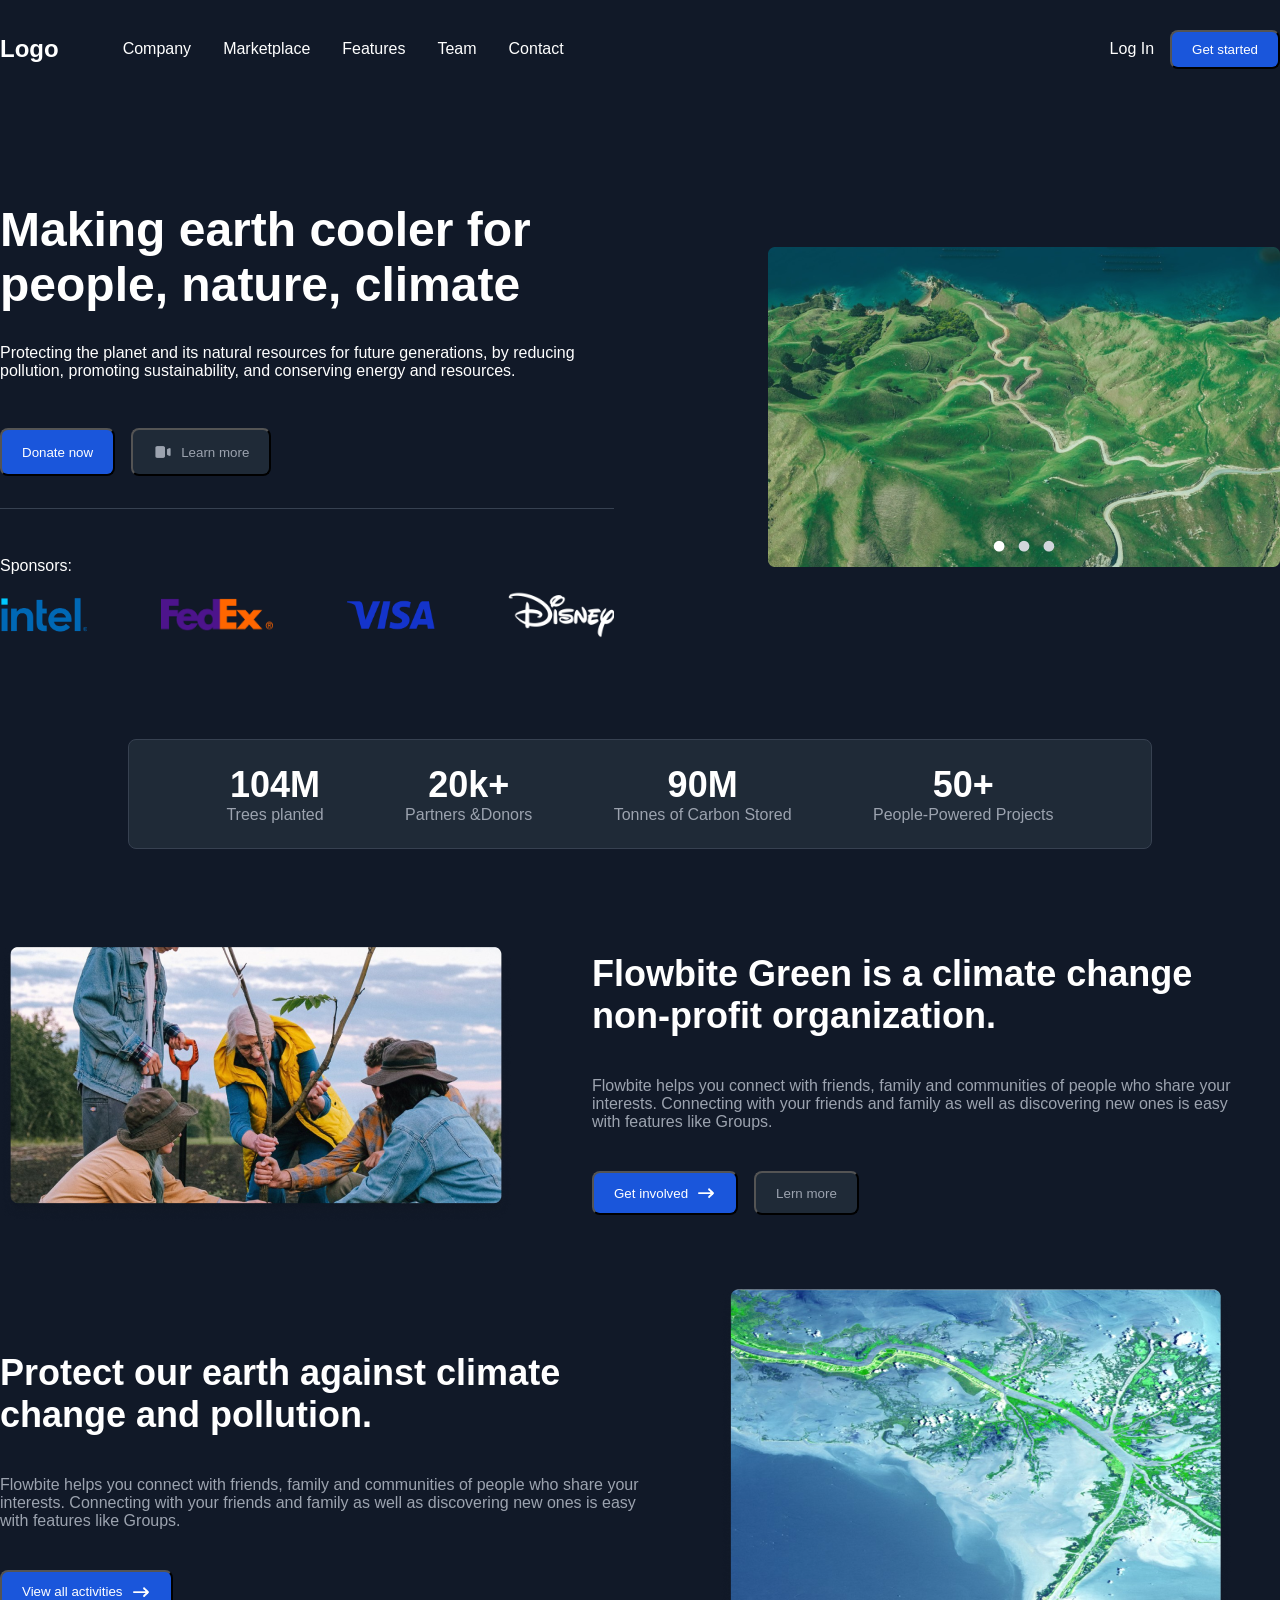
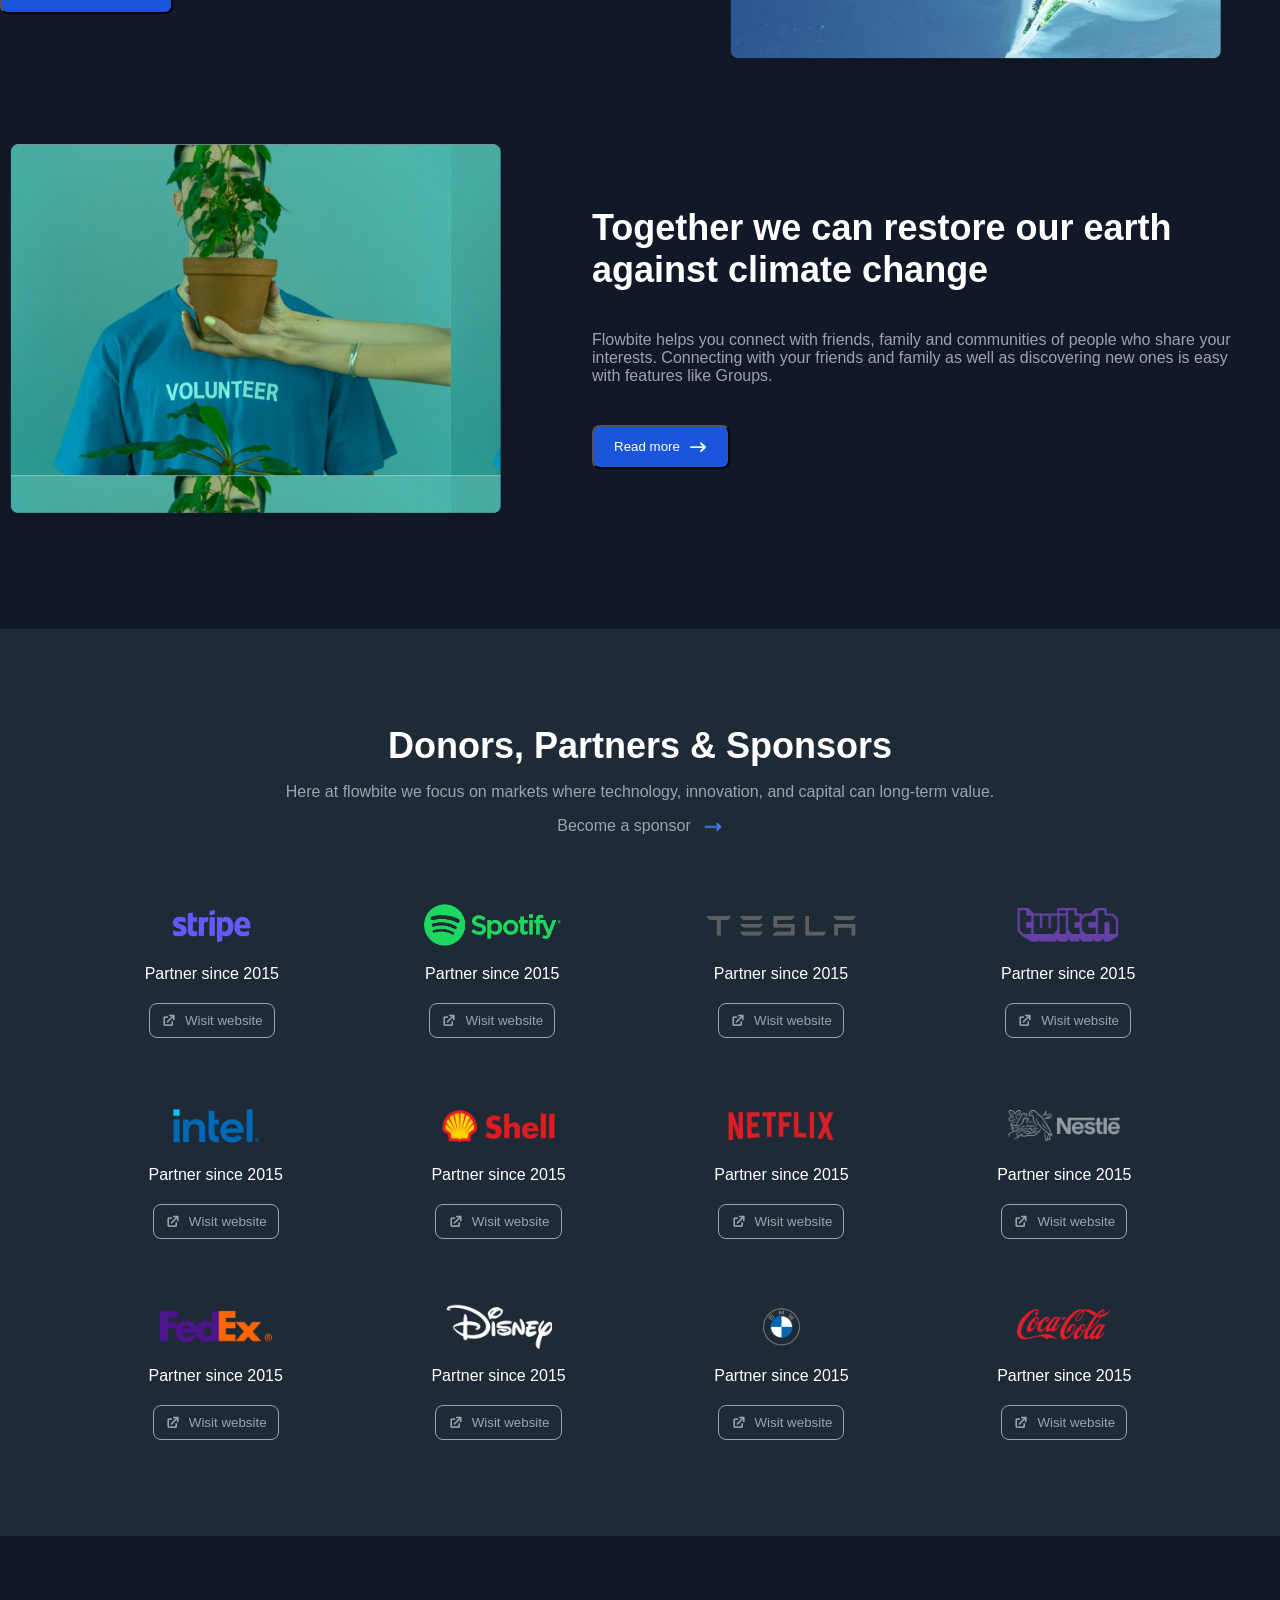
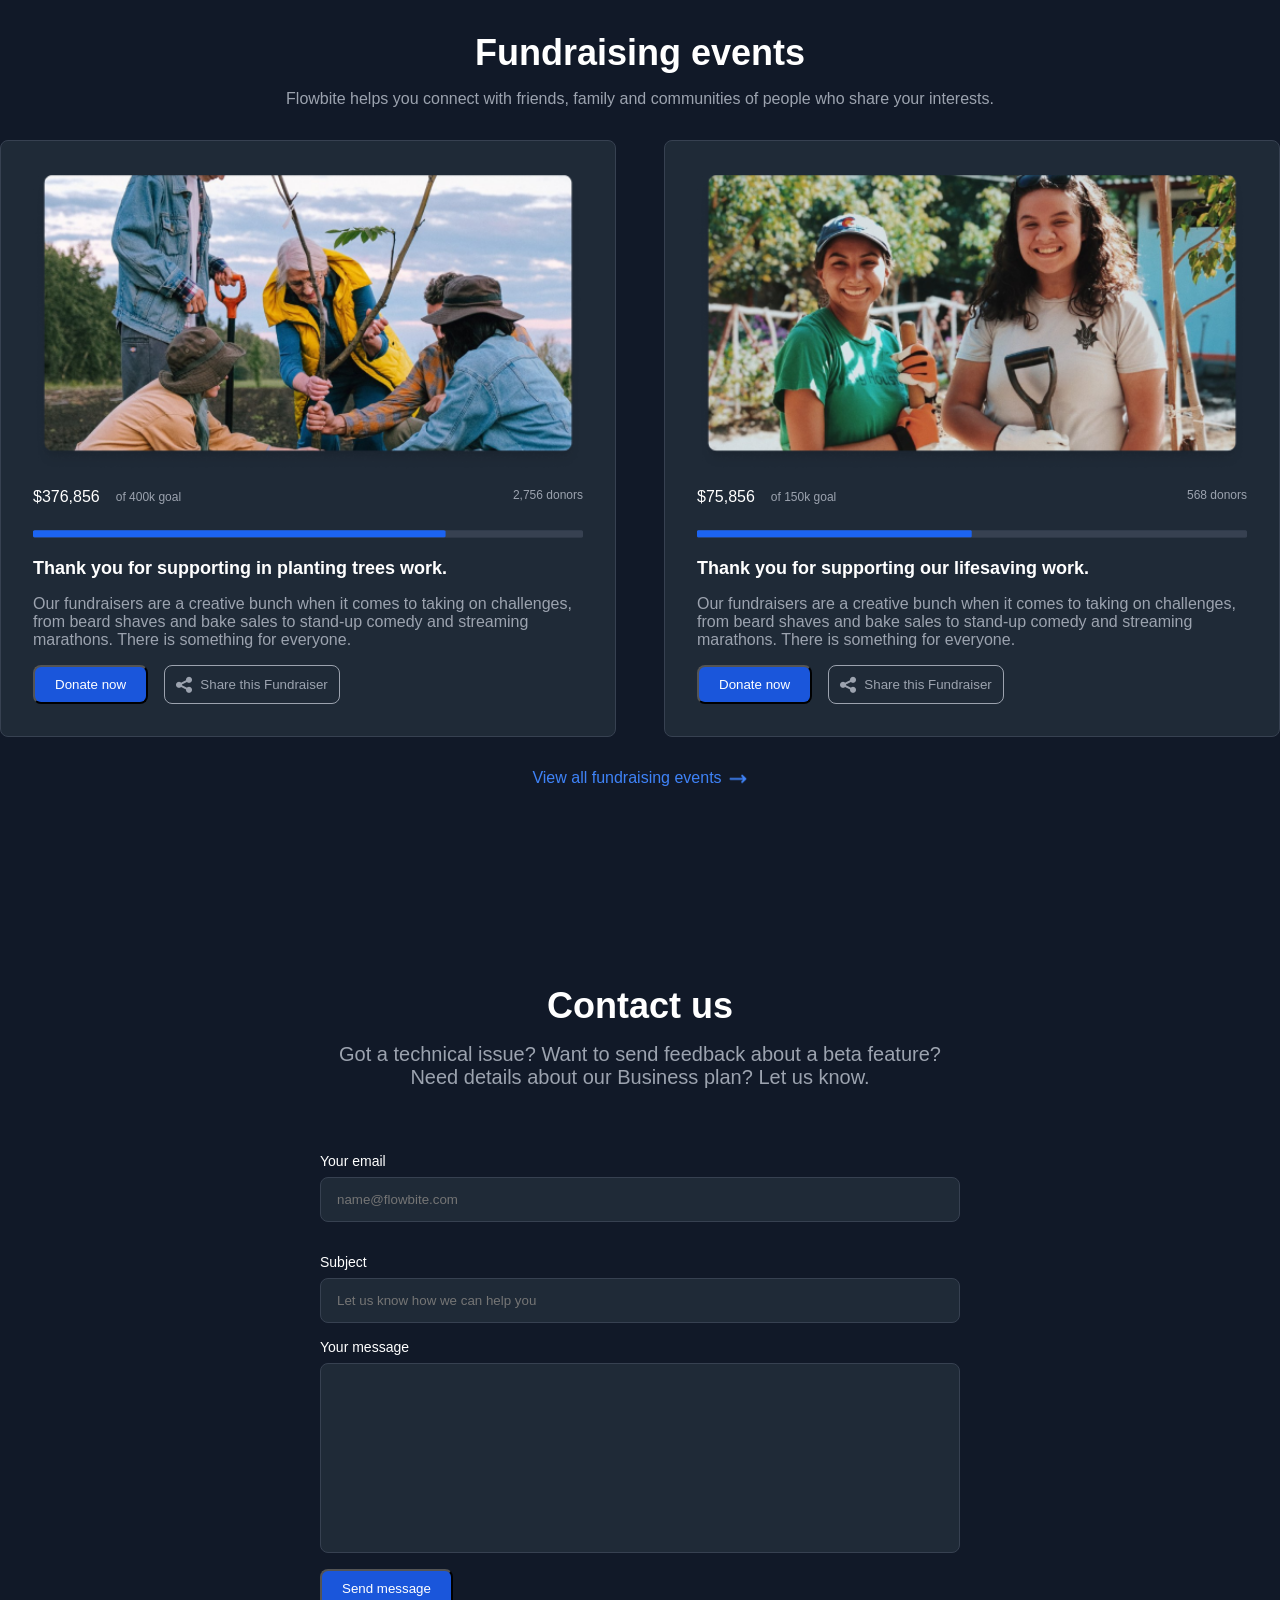
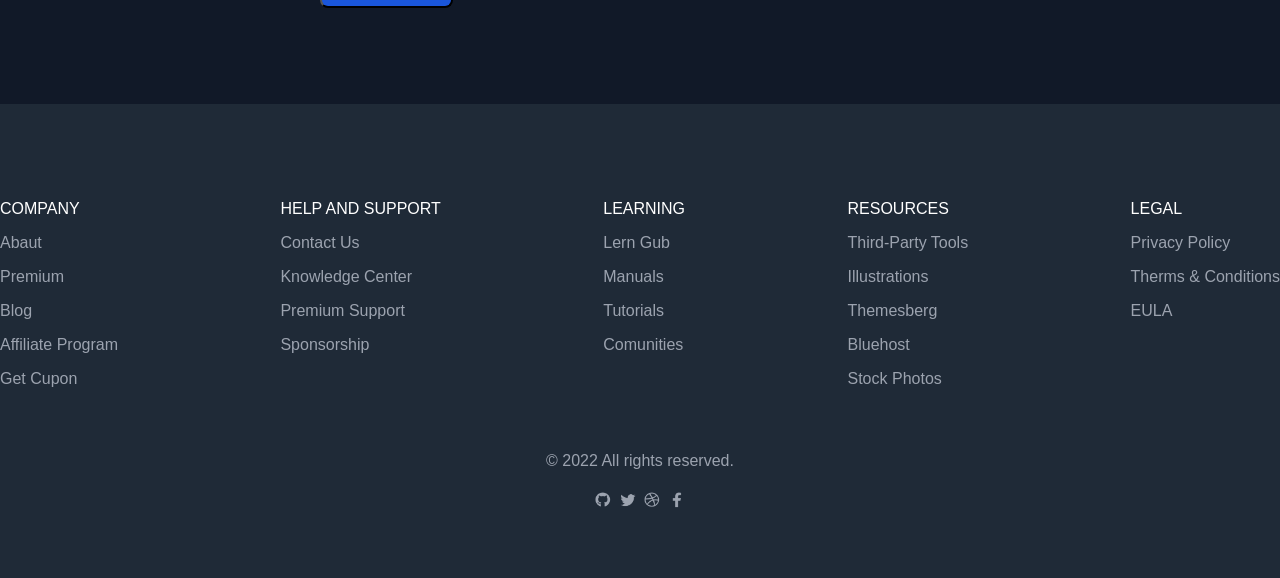
==== commit a952c862: "cd" ====
--- a/lekcje/ćwiczenie drugie/index.html
+++ b/lekcje/ćwiczenie drugie/index.html
@@ -1,544 +1,472 @@
 <!DOCTYPE html>
 <html lang="en">
-  <head>
-    <meta charset="UTF-8" />
-    <meta name="viewport" content="width=device-width, initial-scale=1.0" />
-    <title>Document</title>
-    <link rel="stylesheet" href="style.css" />
-  </head>
-
-  <body>
-    <div class="mainContainer1">
-      <div class="mainWrapper navBar">
-        <div class="logo">Logo</div>
-        <div class="nav">
-          <a href="#">Company</a>
-          <a href="#">Marketplace</a>
-          <a href="#">Features</a><a href="#">Team</a>
-          <a href="#">Contact</a>
-        </div>
-        <div class="login">
-          <a href="#">Log In</a>
-          <button>Get started</button>
-        </div>
-      </div>
-    </div>
-    <div class="mainContainer2">
-      <div>
-        <header>
+
+<head>
+  <meta charset="UTF-8" />
+  <meta name="viewport" content="width=device-width, initial-scale=1.0" />
+  <title>Document</title>
+  <link rel="stylesheet" href="style.css" />
+</head>
+
+<body>
+  <div class="mainContainer1">
+    <div class="mainWrapper navBar width">
+      <div class="logo">Logo</div>
+      <div class="nav">
+        <a href="#">Company</a>
+        <a href="#">Marketplace</a>
+        <a href="#">Features</a><a href="#">Team</a>
+        <a href="#">Contact</a>
+      </div>
+      <div class="login">
+        <a href="#">Log In</a>
+        <button>Get started</button>
+      </div>
+    </div>
+  </div>
+  <div class="mainContainer2">
+    <div>
+      <header>
+        <div>
           <div>
-            <div>
-              <h1>Making earth cooler for people, nature, climate</h1>
-              <p>
-                Protecting the planet and its natural resources for future
-                generations, by reducing pollution, promoting sustainability,
-                and conserving energy and resources.
-              </p>
-            </div>
-            <div class="buttonWrapper">
-              <button>Donate now</button>
-              <button class="button2">
-                <img
-                  class="smallImage"
-                  src="images/video-camera.png"
-                  alt=""
-                />Learn more
-              </button>
-            </div>
-            <div class="sponsors">
-              <p>Sponsors:</p>
-              <div class="logosContainer">
-                <div class="logos">
-                  <img src="images/Intel.png" alt="logo intel" />
-                </div>
-                <div class="logos">
-                  <img src="images/Fedex.png" alt="logo Fedex" />
-                </div>
-                <div class="logos">
-                  <img src="images/Visa.png" alt="logo visa" />
-                </div>
-                <div class="logos">
-                  <img src="images/Disney.png" alt="logo disney" />
-                </div>
-              </div>
-            </div>
-          </div>
-
-          <img src="images/Carousel.png" alt="logo Carousel" />
-        </header>
-      </div>
-    </div>
-    <div class="mainContainer3">
-      <div class="socialMedia">
-        <div class="wrapperSocjal">
-          <div class="box">
-            <div class="nrBox">104M</div>
-            <div class="textBox">Trees planted</div>
-          </div>
-          <div class="box">
-            <div class="nrBox">20k+</div>
-            <div class="textBox">Partners &Donors</div>
-          </div>
-          <div class="box">
-            <div class="nrBox">90M</div>
-            <div class="textBox">Tonnes of Carbon Stored</div>
-          </div>
-          <div class="box">
-            <div class="nrBox">50+</div>
-            <div class="textBox">People-Powered Projects</div>
-          </div>
-        </div>
-      </div>
-    </div>
-
-    <div class="mainContainer4">
-      <div class="articles">
-        <div class="article">
+            <h1>Making earth cooler for people, nature, climate</h1>
+            <p>
+              Protecting the planet and its natural resources for future
+              generations, by reducing pollution, promoting sustainability,
+              and conserving energy and resources.
+            </p>
+          </div>
+          <div class="buttonWrapper">
+            <button>Donate now</button>
+            <button class="button2">
+              <img class="smallImage" src="images/video-camera.png" alt="" />Learn more
+            </button>
+          </div>
+          <div class="sponsors">
+            <p>Sponsors:</p>
+            <div class="logosContainer">
+              <div class="logos">
+                <img src="images/Intel.png" alt="logo intel" />
+              </div>
+              <div class="logos">
+                <img src="images/Fedex.png" alt="logo Fedex" />
+              </div>
+              <div class="logos">
+                <img src="images/Visa.png" alt="logo visa" />
+              </div>
+              <div class="logos">
+                <img src="images/Disney.png" alt="logo disney" />
+              </div>
+            </div>
+          </div>
+        </div>
+
+        <img src="images/Carousel.png" alt="logo Carousel" />
+      </header>
+    </div>
+  </div>
+  <div class="mainContainer3">
+    <div class="socialMedia">
+      <div class="wrapperSocjal">
+        <div class="box">
+          <div class="nrBox">104M</div>
+          <div class="textBox">Trees planted</div>
+        </div>
+        <div class="box">
+          <div class="nrBox">20k+</div>
+          <div class="textBox">Partners &Donors</div>
+        </div>
+        <div class="box">
+          <div class="nrBox">90M</div>
+          <div class="textBox">Tonnes of Carbon Stored</div>
+        </div>
+        <div class="box">
+          <div class="nrBox">50+</div>
+          <div class="textBox">People-Powered Projects</div>
+        </div>
+      </div>
+    </div>
+  </div>
+
+  <div class="mainContainer4">
+    <div class="articles">
+      <div class="article">
+        <img src="images/Mockup.png" alt="" />
+        <div class="wrapper">
+          <div class="Title">
+            Flowbite Green is a climate change non-profit organization.
+          </div>
+          <p class="textBox">
+            Flowbite helps you connect with friends, family and communities of
+            people who share your interests. Connecting with your friends and
+            family as well as discovering new ones is easy with features like
+            Groups.
+          </p>
+          <div class="wrapperButtons">
+            <button>
+              <div>Get involved</div>
+              <img src="images/arrow-right.png" class="smallImage" alt="" />
+            </button>
+            <button class="button2">Lern more</button>
+          </div>
+        </div>
+      </div>
+      <div class="article">
+        <div class="wrapper">
+          <div class="Title">
+            Protect our earth against climate change and pollution.
+          </div>
+          <p class="textBox">
+            Flowbite helps you connect with friends, family and communities of
+            people who share your interests. Connecting with your friends and
+            family as well as discovering new ones is easy with features like
+            Groups.
+          </p>
+          <span class="wrapperButtons">
+            <button>
+              <div>View all activities</div>
+              <img src="images/arrow-right.png" class="smallImage" alt="" />
+            </button>
+          </span>
+        </div>
+        <img src="images/Mockup (1)1.png" alt="" />
+      </div>
+      <div class="article">
+        <img src="images/Mockup (2).png" alt="" />
+        <div class="wrapper">
+          <div class="Title">
+            Together we can restore our earth against climate change
+          </div>
+          <p class="textBox">
+            Flowbite helps you connect with friends, family and communities of
+            people who share your interests. Connecting with your friends and
+            family as well as discovering new ones is easy with features like
+            Groups.
+          </p>
+          <span class="wrapperButtons">
+            <button>
+              <div>Read more</div>
+              <img src="images/arrow-right.png" class="smallImage" alt="" />
+            </button>
+          </span>
+        </div>
+      </div>
+    </div>
+  </div>
+  <div class="mainContainer5">
+    <div>
+      <div class="headingWrapper">
+        <div class="Title">Donors, Partners & Sponsors</div>
+        <div class="textBox">
+          Here at flowbite we focus on markets where technology, innovation,
+          and capital can long-term value.
+        </div>
+        <div>
+          <div class="textBox">Become a sponsor</div>
+          <img src="images/arrow-narrow-right.png" class="smallImage" alt="" />
+        </div>
+      </div>
+      <div class="wrapperRows">
+        <div class="rowDonors">
+          <div class="cardWrapper">
+            <div class="topCard">
+              <div class="logo"><img src="images/Stripe.png" alt="" /></div>
+              Partner since 2015
+            </div>
+            <button class="buttonCard">
+              <img src="images/external-link.png" class="smallImage2" alt="" />Wisit website
+            </button>
+          </div>
+
+          <div class="cardWrapper">
+            <div class="topCard">
+              <div class="logo"><img src="images/Spotify.png" alt="" /></div>
+              Partner since 2015
+            </div>
+            <button class="buttonCard">
+              <img src="images/external-link.png" class="smallImage2" alt="" />Wisit website
+            </button>
+          </div>
+
+          <div class="cardWrapper">
+            <div class="topCard">
+              <div class="logo"><img src="images/Tesla.png" alt="" /></div>
+              Partner since 2015
+            </div>
+            <button class="buttonCard">
+              <img src="images/external-link.png" class="smallImage2" alt="" />Wisit website
+            </button>
+          </div>
+
+          <div class="cardWrapper">
+            <div class="topCard">
+              <div class="logo"><img src="images/Twitch.png" alt="" /></div>
+              Partner since 2015
+            </div>
+            <button class="buttonCard">
+              <img src="images/external-link.png" class="smallImage2" alt="" />Wisit website
+            </button>
+          </div>
+        </div>
+        <div class="rowDonors">
+          <div class="cardWrapper">
+            <div class="topCard">
+              <div class="logo"><img src="images/Intel.png" alt="" /></div>
+              Partner since 2015
+            </div>
+            <button class="buttonCard">
+              <img src="images/external-link.png" class="smallImage2" alt="" />Wisit website
+            </button>
+          </div>
+
+          <div class="cardWrapper">
+            <div class="topCard">
+              <div class="logo"><img src="images/Shell.png" alt="" /></div>
+              Partner since 2015
+            </div>
+            <button class="buttonCard">
+              <img src="images/external-link.png" class="smallImage2" alt="" />Wisit website
+            </button>
+          </div>
+
+          <div class="cardWrapper">
+            <div class="topCard">
+              <div class="logo"><img src="images/Netflix.png" alt="" /></div>
+              Partner since 2015
+            </div>
+            <button class="buttonCard">
+              <img src="images/external-link.png" class="smallImage2" alt="" />Wisit website
+            </button>
+          </div>
+
+          <div class="cardWrapper">
+            <div class="topCard">
+              <div class="logo"><img src="images/Nestlé.png" alt="" /></div>
+              Partner since 2015
+            </div>
+            <button class="buttonCard">
+              <img src="images/external-link.png" class="smallImage2" alt="" />Wisit website
+            </button>
+          </div>
+        </div>
+        <div class="rowDonors">
+          <div class="cardWrapper">
+            <div class="topCard">
+              <div class="logo"><img src="images/Fedex.png" alt="" /></div>
+              Partner since 2015
+            </div>
+            <button class="buttonCard">
+              <img src="images/external-link.png" class="smallImage2" alt="" />Wisit website
+            </button>
+          </div>
+
+          <div class="cardWrapper">
+            <div class="topCard">
+              <div class="logo"><img src="images/Disney.png" alt="" /></div>
+              Partner since 2015
+            </div>
+            <button class="buttonCard">
+              <img src="images/external-link.png" class="smallImage2" alt="" />Wisit website
+            </button>
+          </div>
+
+          <div class="cardWrapper">
+            <div class="topCard">
+              <div class="logo"><img src="images/BMW.png" alt="" /></div>
+              Partner since 2015
+            </div>
+            <button class="buttonCard">
+              <img src="images/external-link.png" class="smallImage2" alt="" />Wisit website
+            </button>
+          </div>
+
+          <div class="cardWrapper">
+            <div class="topCard">
+              <div class="logo">
+                <img src="images/Coca-Cola.png" alt="" />
+              </div>
+              Partner since 2015
+            </div>
+            <button class="buttonCard">
+              <img src="images/external-link.png" class="smallImage2" alt="" />Wisit website
+            </button>
+          </div>
+        </div>
+      </div>
+    </div>
+  </div>
+  <div class="mainContainer6">
+    <div>
+      <div class="headingWrapper">
+        <div class="Title">Fundraising events</div>
+        <div class="textBox">
+          Flowbite helps you connect with friends, family and communities of
+          people who share your interests.
+        </div>
+      </div>
+      <div class="eventsWrapper">
+        <div class="event">
           <img src="images/Mockup.png" alt="" />
-          <div class="wrapper">
-            <div class="Title">
-              Flowbite Green is a climate change non-profit organization.
-            </div>
-            <p class="textBox">
-              Flowbite helps you connect with friends, family and communities of
-              people who share your interests. Connecting with your friends and
-              family as well as discovering new ones is easy with features like
-              Groups.
-            </p>
-            <div class="wrapperButtons">
-              <button>
-                <div>Get involved</div>
-                <img src="images/arrow-right.png" class="smallImage" alt="" />
-              </button>
-              <button class="button2">Lern more</button>
-            </div>
-          </div>
-        </div>
-        <div class="article">
-          <div class="wrapper">
-            <div class="Title">
-              Protect our earth against climate change and pollution.
-            </div>
-            <p class="textBox">
-              Flowbite helps you connect with friends, family and communities of
-              people who share your interests. Connecting with your friends and
-              family as well as discovering new ones is easy with features like
-              Groups.
-            </p>
-            <span class="wrapperButtons">
-              <button>
-                <div>View all activities</div>
-                <img src="images/arrow-right.png" class="smallImage" alt="" />
-              </button>
-            </span>
-          </div>
-          <img src="images/Mockup (1)1.png" alt="" />
-        </div>
-        <div class="article">
-          <img src="images/Mockup (2).png" alt="" />
-          <div class="wrapper">
-            <div class="Title">
-              Together we can restore our earth against climate change
-            </div>
-            <p class="textBox">
-              Flowbite helps you connect with friends, family and communities of
-              people who share your interests. Connecting with your friends and
-              family as well as discovering new ones is easy with features like
-              Groups.
-            </p>
-            <span class="wrapperButtons">
-              <button>
-                <div>Read more</div>
-                <img src="images/arrow-right.png" class="smallImage" alt="" />
-              </button>
-            </span>
-          </div>
-        </div>
-      </div>
-    </div>
-    <div class="mainContainer5">
-      <div>
-        <div class="headingWrapper">
-          <div class="Title">Donors, Partners & Sponsors</div>
+          <div class="wrapperProgres">
+            <div class="label">
+              <div class="leftLabel">
+                $376,856
+                <div class="secondLeft">of 400k goal</div>
+              </div>
+              <div class="rightLabel">2,756 donors</div>
+            </div>
+            <div class="progres">
+              <img src="images/Shape (1).png" class="long" alt="" /><img src="images/Shape.png" alt="" />
+            </div>
+          </div>
+          <div class="title">
+            Thank you for supporting in planting trees work.
+          </div>
           <div class="textBox">
-            Here at flowbite we focus on markets where technology, innovation,
-            and capital can long-term value.
-          </div>
-          <div>
-            <div class="textBox">Become a sponsor</div>
-            <img
-              src="images/arrow-narrow-right.png"
-              class="smallImage"
-              alt=""
-            />
-          </div>
-        </div>
-        <div class="wrapperRows">
-          <div class="rowDonors">
-            <div class="cardWrapper">
-              <div class="topCard">
-                <div class="logo"><img src="images/Stripe.png" alt="" /></div>
-                Partner since 2015
-              </div>
-              <button class="buttonCard">
-                <img
-                  src="images/external-link.png"
-                  class="smallImage2"
-                  alt=""
-                />Wisit website
-              </button>
-            </div>
-
-            <div class="cardWrapper">
-              <div class="topCard">
-                <div class="logo"><img src="images/Spotify.png" alt="" /></div>
-                Partner since 2015
-              </div>
-              <button class="buttonCard">
-                <img
-                  src="images/external-link.png"
-                  class="smallImage2"
-                  alt=""
-                />Wisit website
-              </button>
-            </div>
-
-            <div class="cardWrapper">
-              <div class="topCard">
-                <div class="logo"><img src="images/Tesla.png" alt="" /></div>
-                Partner since 2015
-              </div>
-              <button class="buttonCard">
-                <img
-                  src="images/external-link.png"
-                  class="smallImage2"
-                  alt=""
-                />Wisit website
-              </button>
-            </div>
-
-            <div class="cardWrapper">
-              <div class="topCard">
-                <div class="logo"><img src="images/Twitch.png" alt="" /></div>
-                Partner since 2015
-              </div>
-              <button class="buttonCard">
-                <img
-                  src="images/external-link.png"
-                  class="smallImage2"
-                  alt=""
-                />Wisit website
-              </button>
-            </div>
-          </div>
-          <div class="rowDonors">
-            <div class="cardWrapper">
-              <div class="topCard">
-                <div class="logo"><img src="images/Intel.png" alt="" /></div>
-                Partner since 2015
-              </div>
-              <button class="buttonCard">
-                <img
-                  src="images/external-link.png"
-                  class="smallImage2"
-                  alt=""
-                />Wisit website
-              </button>
-            </div>
-
-            <div class="cardWrapper">
-              <div class="topCard">
-                <div class="logo"><img src="images/Shell.png" alt="" /></div>
-                Partner since 2015
-              </div>
-              <button class="buttonCard">
-                <img
-                  src="images/external-link.png"
-                  class="smallImage2"
-                  alt=""
-                />Wisit website
-              </button>
-            </div>
-
-            <div class="cardWrapper">
-              <div class="topCard">
-                <div class="logo"><img src="images/Netflix.png" alt="" /></div>
-                Partner since 2015
-              </div>
-              <button class="buttonCard">
-                <img
-                  src="images/external-link.png"
-                  class="smallImage2"
-                  alt=""
-                />Wisit website
-              </button>
-            </div>
-
-            <div class="cardWrapper">
-              <div class="topCard">
-                <div class="logo"><img src="images/Nestlé.png" alt="" /></div>
-                Partner since 2015
-              </div>
-              <button class="buttonCard">
-                <img
-                  src="images/external-link.png"
-                  class="smallImage2"
-                  alt=""
-                />Wisit website
-              </button>
-            </div>
-          </div>
-          <div class="rowDonors">
-            <div class="cardWrapper">
-              <div class="topCard">
-                <div class="logo"><img src="images/Fedex.png" alt="" /></div>
-                Partner since 2015
-              </div>
-              <button class="buttonCard">
-                <img
-                  src="images/external-link.png"
-                  class="smallImage2"
-                  alt=""
-                />Wisit website
-              </button>
-            </div>
-
-            <div class="cardWrapper">
-              <div class="topCard">
-                <div class="logo"><img src="images/Disney.png" alt="" /></div>
-                Partner since 2015
-              </div>
-              <button class="buttonCard">
-                <img
-                  src="images/external-link.png"
-                  class="smallImage2"
-                  alt=""
-                />Wisit website
-              </button>
-            </div>
-
-            <div class="cardWrapper">
-              <div class="topCard">
-                <div class="logo"><img src="images/BMW.png" alt="" /></div>
-                Partner since 2015
-              </div>
-              <button class="buttonCard">
-                <img
-                  src="images/external-link.png"
-                  class="smallImage2"
-                  alt=""
-                />Wisit website
-              </button>
-            </div>
-
-            <div class="cardWrapper">
-              <div class="topCard">
-                <div class="logo">
-                  <img src="images/Coca-Cola.png" alt="" />
-                </div>
-                Partner since 2015
-              </div>
-              <button class="buttonCard">
-                <img
-                  src="images/external-link.png"
-                  class="smallImage2"
-                  alt=""
-                />Wisit website
-              </button>
-            </div>
-          </div>
-        </div>
-      </div>
-    </div>
-    <div class="mainContainer6">
-      <div>
-        <div class="headingWrapper">
-          <div class="Title">Fundraising events</div>
+            Our fundraisers are a creative bunch when it comes to taking on
+            challenges, from beard shaves and bake sales to stand-up comedy
+            and streaming marathons. There is something for everyone.
+          </div>
+
+          <div class="eventButtons">
+            <button>Donate now</button>
+            <button class="buttonCard">
+              <img src="images/Vector.png" class="smallImage2" alt="" />Share
+              this Fundraiser
+            </button>
+          </div>
+        </div>
+        <div class="event">
+          <img src="images/Mockup (1).png" alt="" />
+          <div class="wrapperProgres">
+            <div class="label">
+              <div class="leftLabel">
+                $75,856
+                <div class="secondLeft">of 150k goal</div>
+              </div>
+              <div class="rightLabel">568 donors</div>
+            </div>
+            <div class="progres">
+              <img src="images/Shape (1).png" class="short" alt="" /><img src="images/Shape.png" alt="" />
+            </div>
+          </div>
+          <div class="title">
+            Thank you for supporting our lifesaving work.
+          </div>
           <div class="textBox">
-            Flowbite helps you connect with friends, family and communities of
-            people who share your interests.
-          </div>
-        </div>
-        <div class="eventsWrapper">
-          <div class="event">
-            <img src="images/Mockup.png" alt="" />
-            <div class="wrapperProgres">
-              <div class="label">
-                <div class="leftLabel">
-                  $376,856
-                  <div class="secondLeft">of 400k goal</div>
-                </div>
-                <div class="rightLabel">2,756 donors</div>
-              </div>
-              <div class="progres">
-                <img src="images/Shape (1).png" class="long" alt="" /><img
-                  src="images/Shape.png"
-                  alt=""
-                />
-              </div>
-            </div>
-            <div class="title">
-              Thank you for supporting in planting trees work.
-            </div>
-            <div class="textBox">
-              Our fundraisers are a creative bunch when it comes to taking on
-              challenges, from beard shaves and bake sales to stand-up comedy
-              and streaming marathons. There is something for everyone.
-            </div>
-
-            <div class="eventButtons">
-              <button>Donate now</button>
-              <button class="buttonCard">
-                <img src="images/Vector.png" class="smallImage2" alt="" />Share
-                this Fundraiser
-              </button>
-            </div>
-          </div>
-          <div class="event">
-            <img src="images/Mockup (1).png" alt="" />
-            <div class="wrapperProgres">
-              <div class="label">
-                <div class="leftLabel">
-                  $75,856
-                  <div class="secondLeft">of 150k goal</div>
-                </div>
-                <div class="rightLabel">568 donors</div>
-              </div>
-              <div class="progres">
-                <img src="images/Shape (1).png" class="short" alt="" /><img
-                  src="images/Shape.png"
-                  alt=""
-                />
-              </div>
-            </div>
-            <div class="title">
-              Thank you for supporting our lifesaving work.
-            </div>
-            <div class="textBox">
-              Our fundraisers are a creative bunch when it comes to taking on
-              challenges, from beard shaves and bake sales to stand-up comedy
-              and streaming marathons. There is something for everyone.
-            </div>
-
-            <div class="eventButtons">
-              <button>Donate now</button>
-              <button class="buttonCard">
-                <img src="images/Vector.png" class="smallImage2" alt="" />Share
-                this Fundraiser
-              </button>
-            </div>
-          </div>
-        </div>
-        <div class="cta">
-          View all fundraising events
-          <div>
-            <img
-              src="images/arrow-narrow-right.png"
-              class="smallImage"
-              alt=""
-            />
-          </div>
-        </div>
-      </div>
-    </div>
-    <div class="mainContainer7">
-      <div>
-        <div class="contactWrapper">
-          <div class="Title">Contact us</div>
-          <div class="textBox">
-            Got a technical issue? Want to send feedback about a beta feature?
-            Need details about our Business plan? Let us know.
-          </div>
-        </div>
-        <div class="formWrapper">
-          <div class="form">
-            <div class="scw">
-              <div class="mailWrapper">
-                <label for="email">Your email</label>
-                <input
-                  type="email"
-                  id="email"
-                  placeholder="name@flowbite.com"
-                />
-              </div>
-              <div class="inputTitle">
-                <label for="title">Subject</label>
-                <input
-                  type="text"
-                  title="title"
-                  placeholder="Let us know how we can help you"
-                />
-              </div>
-            </div>
-            <div class="message">
-              <label for="message">Your message</label>
-              <input type="text" id="message" />
-            </div>
-            <button type="submit">Send message</button>
-          </div>
-        </div>
-      </div>
-    </div>
-    <div class="mainContainer8">
-      <footer>
-        <div class="linkWrapper">
-          <div class="linkKolumn">
-            <div class="linkHeading">COMPANY</div>
-            <div class="link">
-              <a href="" class="textBox">Abaut</a>
-              <a href="" class="textBox"> Premium</a>
-              <a href="" class="textBox">Blog</a>
-              <a href="" class="textBox">Affiliate Program</a>
-              <a href="" class="textBox">Get Cupon</a>
-            </div>
-          </div>
-          <div class="linkKolumn">
-            <div class="linkHeading">HELP AND SUPPORT</div>
-            <div class="link">
-              <a href="" class="textBox">Contact Us</a>
-              <a href="" class="textBox"> Knowledge Center</a>
-              <a href="" class="textBox">Premium Support</a>
-              <a href="" class="textBox">Sponsorship</a>
-            </div>
-          </div>
-          <div class="linkKolumn">
-            <div class="linkHeading">LEARNING</div>
-            <div class="link">
-              <a href="" class="textBox">Lern Gub</a>
-              <a href="" class="textBox"> Manuals</a>
-              <a href="" class="textBox">Tutorials</a>
-              <a href="" class="textBox">Comunities</a>
-            </div>
-          </div>
-          <div class="linkKolumn">
-            <div class="linkHeading">RESOURCES</div>
-            <div class="link">
-              <a href="" class="textBox">Third-Party Tools</a>
-              <a href="" class="textBox"> Illustrations</a>
-              <a href="" class="textBox">Themesberg</a>
-              <a href="" class="textBox">Bluehost</a>
-              <a href="" class="textBox">Stock Photos</a>
-            </div>
-          </div>
-          <div class="linkKolumn">
-            <div class="linkHeading">LEGAL</div>
-            <div class="link">
-              <a href="" class="textBox">Privacy Policy</a>
-              <a href="" class="textBox">Therms & Conditions </a>
-              <a href="" class="textBox">EULA</a>
-            </div>
-          </div>
-        </div>
-        <div class="socialWrapper  textBox">
-          <div>© 2022 All rights reserved.</div>
-          <div class="socialLinks">
-            <img src="images/github.png" alt="" class="smallImage" />
-            <img src="images/twitter.png" alt="" class="smallImage" />
-            <img src="images/dribbble.png" alt="" class="smallImage" />
-            <img src="images/facebook-f.png" alt="" class="smallImage" />
-          </div>
-        </div>
-      </footer>
-    </div>
-  </body>
-</html>
+            Our fundraisers are a creative bunch when it comes to taking on
+            challenges, from beard shaves and bake sales to stand-up comedy
+            and streaming marathons. There is something for everyone.
+          </div>
+
+          <div class="eventButtons">
+            <button>Donate now</button>
+            <button class="buttonCard">
+              <img src="images/Vector.png" class="smallImage2" alt="" />Share
+              this Fundraiser
+            </button>
+          </div>
+        </div>
+      </div>
+      <div class="cta">
+        View all fundraising events
+        <div>
+          <img src="images/arrow-narrow-right.png" class="smallImage" alt="" />
+        </div>
+      </div>
+    </div>
+  </div>
+  <div class="mainContainer7">
+    <div>
+      <div class="contactWrapper">
+        <div class="Title">Contact us</div>
+        <div class="textBox">
+          Got a technical issue? Want to send feedback about a beta feature?
+          Need details about our Business plan? Let us know.
+        </div>
+      </div>
+      <div class="formWrapper">
+        <div class="form">
+          <div class="scw">
+            <div class="mailWrapper">
+              <label for="email">Your email</label>
+              <input type="email" id="email" placeholder="name@flowbite.com" />
+            </div>
+            <div class="inputTitle">
+              <label for="title">Subject</label>
+              <input type="text" title="title" placeholder="Let us know how we can help you" />
+            </div>
+          </div>
+          <div class="message">
+            <label for="message">Your message</label>
+            <input type="text" id="message" />
+          </div>
+          <button type="submit">Send message</button>
+        </div>
+      </div>
+    </div>
+  </div>
+  <div class="mainContainer8">
+    <footer>
+      <div class="linkWrapper">
+        <div class="linkKolumn">
+          <div class="linkHeading">COMPANY</div>
+          <div class="link">
+            <a href="" class="textBox">Abaut</a>
+            <a href="" class="textBox"> Premium</a>
+            <a href="" class="textBox">Blog</a>
+            <a href="" class="textBox">Affiliate Program</a>
+            <a href="" class="textBox">Get Cupon</a>
+          </div>
+        </div>
+        <div class="linkKolumn">
+          <div class="linkHeading">HELP AND SUPPORT</div>
+          <div class="link">
+            <a href="" class="textBox">Contact Us</a>
+            <a href="" class="textBox"> Knowledge Center</a>
+            <a href="" class="textBox">Premium Support</a>
+            <a href="" class="textBox">Sponsorship</a>
+          </div>
+        </div>
+        <div class="linkKolumn">
+          <div class="linkHeading">LEARNING</div>
+          <div class="link">
+            <a href="" class="textBox">Lern Gub</a>
+            <a href="" class="textBox"> Manuals</a>
+            <a href="" class="textBox">Tutorials</a>
+            <a href="" class="textBox">Comunities</a>
+          </div>
+        </div>
+        <div class="linkKolumn">
+          <div class="linkHeading">RESOURCES</div>
+          <div class="link">
+            <a href="" class="textBox">Third-Party Tools</a>
+            <a href="" class="textBox"> Illustrations</a>
+            <a href="" class="textBox">Themesberg</a>
+            <a href="" class="textBox">Bluehost</a>
+            <a href="" class="textBox">Stock Photos</a>
+          </div>
+        </div>
+        <div class="linkKolumn">
+          <div class="linkHeading">LEGAL</div>
+          <div class="link">
+            <a href="" class="textBox">Privacy Policy</a>
+            <a href="" class="textBox">Therms & Conditions </a>
+            <a href="" class="textBox">EULA</a>
+          </div>
+        </div>
+      </div>
+      <div class="socialWrapper  textBox">
+        <div>© 2022 All rights reserved.</div>
+        <div class="socialLinks">
+          <img src="images/github.png" alt="" class="smallImage" />
+          <img src="images/twitter.png" alt="" class="smallImage" />
+          <img src="images/dribbble.png" alt="" class="smallImage" />
+          <img src="images/facebook-f.png" alt="" class="smallImage" />
+        </div>
+      </div>
+    </footer>
+  </div>
+</body>
+
+</html>
--- a/lekcje/ćwiczenie drugie/style.css
+++ b/lekcje/ćwiczenie drugie/style.css
@@ -21,6 +21,7 @@
   margin: 0 0;
   font-weight: 500px;
   color: var(--white);
+  position: relative;
 }
 
 a {
@@ -36,18 +37,18 @@
   background-color: var(--darkNavy);
   display: flex;
   justify-content: center;
-  padding-left: 3%;
-  padding-right: 3%;
+  width: min(1980px, 100%);
+
 }
 
 .mainContainer5,
 .mainContainer8 {
   background-color: var(--darkGray);
-  padding-left: 7%;
-  padding-right: 7%;
-}
-
-.mainContainer2 > div {
+  width: min(1980px, 100%);
+
+}
+
+.mainContainer2>div {
   width: min(1980px, 100%);
   padding: 96px 0;
 }
@@ -80,11 +81,12 @@
   font-size: 3rem;
 }
 
-.login > a,
-.nav > a {
+.login>a,
+.nav>a {
   color: var(--white);
   text-decoration: none;
 }
+
 .logo {
   color: var(--white);
   font-size: 1.5rem;
@@ -128,20 +130,20 @@
   align-items: center;
 }
 
-header > img {
+header>img {
   height: 90%;
   width: 40%;
 }
 
-header > div {
+header>div {
   display: flex;
   flex-direction: column;
   gap: 2rem;
   width: 48%;
 }
 
-.logo > img,
-.logos > img {
+.logo>img,
+.logos>img {
   height: 3rem;
 }
 
@@ -193,6 +195,7 @@
   font-size: 2.25rem;
   font-weight: 800;
 }
+
 .title {
   font-size: 18px;
   font-weight: 700;
@@ -223,7 +226,7 @@
   width: 50%;
 }
 
-.article > img {
+.article>img {
   width: 40%;
 }
 
@@ -232,7 +235,7 @@
   gap: 1rem;
 }
 
-.mainContainer5 > div {
+.mainContainer5>div {
   display: flex;
   flex-direction: column;
   width: 100%;
@@ -270,12 +273,14 @@
   align-items: center;
   gap: 1.25rem;
 }
+
 .topCard {
   display: flex;
   flex-direction: column;
   align-items: center;
   gap: 0.62rem;
 }
+
 .buttonCard {
   color: var(--lightGray);
   background-color: var(--Gray);
@@ -283,11 +288,12 @@
   border-radius: 0.5rem;
   padding: 0.5rem 0.7rem;
 }
+
 .smallImage2 {
   width: 1rem;
 }
 
-.mainContainer6 > div {
+.mainContainer6>div {
   display: flex;
   flex-direction: column;
   align-items: center;
@@ -321,18 +327,21 @@
   gap: 1rem;
 }
 
-.event > img {
+.event>img {
   width: 100%;
 }
+
 .label {
   display: flex;
   justify-content: space-between;
 }
+
 .leftLabel {
   display: flex;
   align-items: center;
   gap: 1rem;
 }
+
 .rightLabel,
 .secondLeft {
   display: flex;
@@ -341,6 +350,7 @@
   font-weight: 400;
   color: var(--lightGray);
 }
+
 .progres {
   position: relative;
 }
@@ -367,18 +377,20 @@
 .short {
   width: 50%;
 }
+
 .mainContainer7 {
   display: flex;
   flex-direction: column;
   padding: 96px 0;
 }
 
-.mainContainer7 > div {
-  display: flex;
-  flex-direction: column;
-  align-items: center;
-  gap: 4rem;
-}
+.mainContainer7>div {
+  display: flex;
+  flex-direction: column;
+  align-items: center;
+  gap: 4rem;
+}
+
 .contactWrapper {
   display: flex;
   flex-direction: column;
@@ -387,7 +399,7 @@
   width: 50%;
 }
 
-.contactWrapper > .textBox {
+.contactWrapper>.textBox {
   text-align: center;
   font-size: 20px;
   font-weight: 400;
@@ -399,16 +411,19 @@
   gap: 1.5rem;
   width: 50%;
 }
+
 .form {
   display: flex;
   flex-direction: column;
   gap: 1rem;
 }
+
 .scw {
   display: flex;
   flex-direction: column;
   gap: 2rem;
 }
+
 .mailWrapper,
 .inputTitle,
 .message {
@@ -416,6 +431,7 @@
   flex-direction: column;
   gap: 0.5rem;
 }
+
 .form input {
   border: 1px solid var(--gray);
   border-radius: 0.5rem;
@@ -426,6 +442,7 @@
 #message {
   height: 10rem;
 }
+
 .form button {
   width: fit-content;
 }
@@ -442,7 +459,7 @@
 
 .linkWrapper {
   display: flex;
-  justify-content: space-around;
+  justify-content: space-between;
 }
 
 .linkKolumn {
@@ -461,7 +478,6 @@
   display: flex;
   flex-direction: column;
   align-items: center;
-  align-self: center;
   gap: 1.25rem;
 }
 
@@ -469,4 +485,4 @@
   display: flex;
   flex-direction: column;
   gap: 4rem;
-}
+}
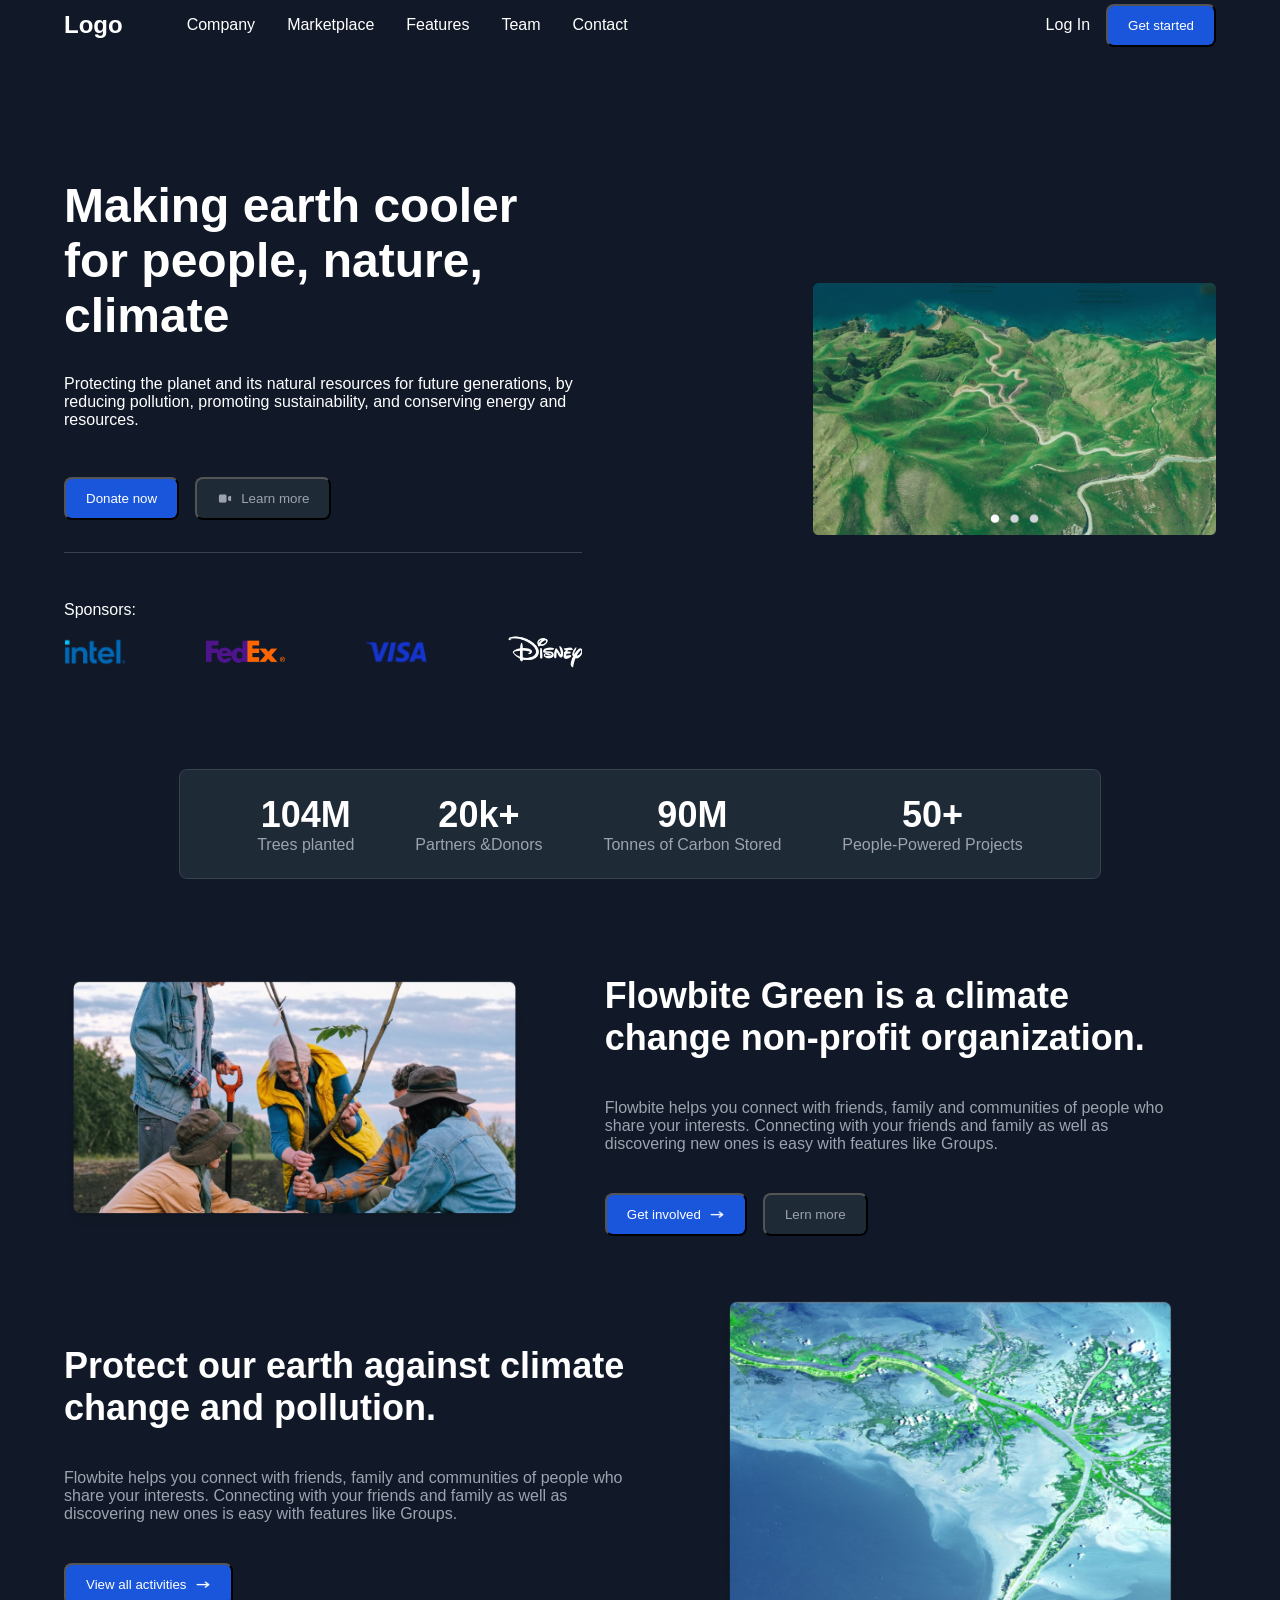
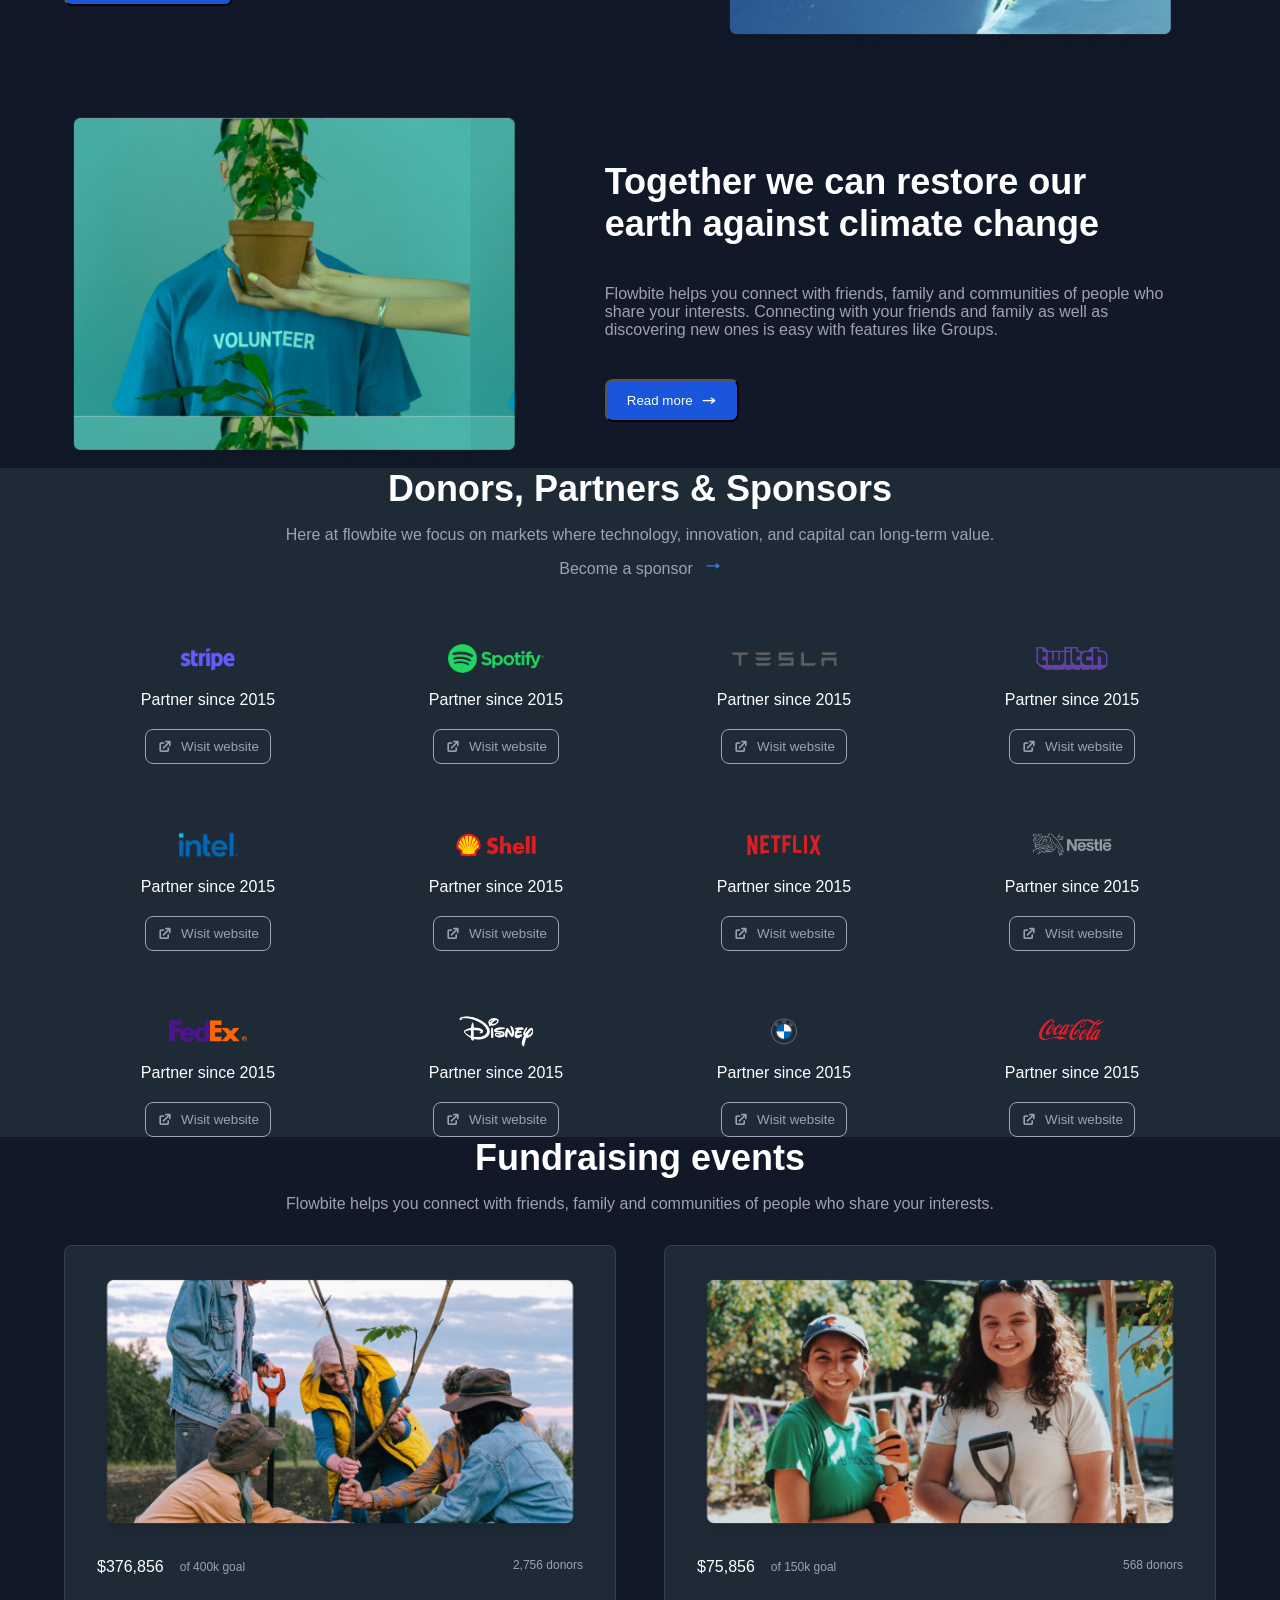
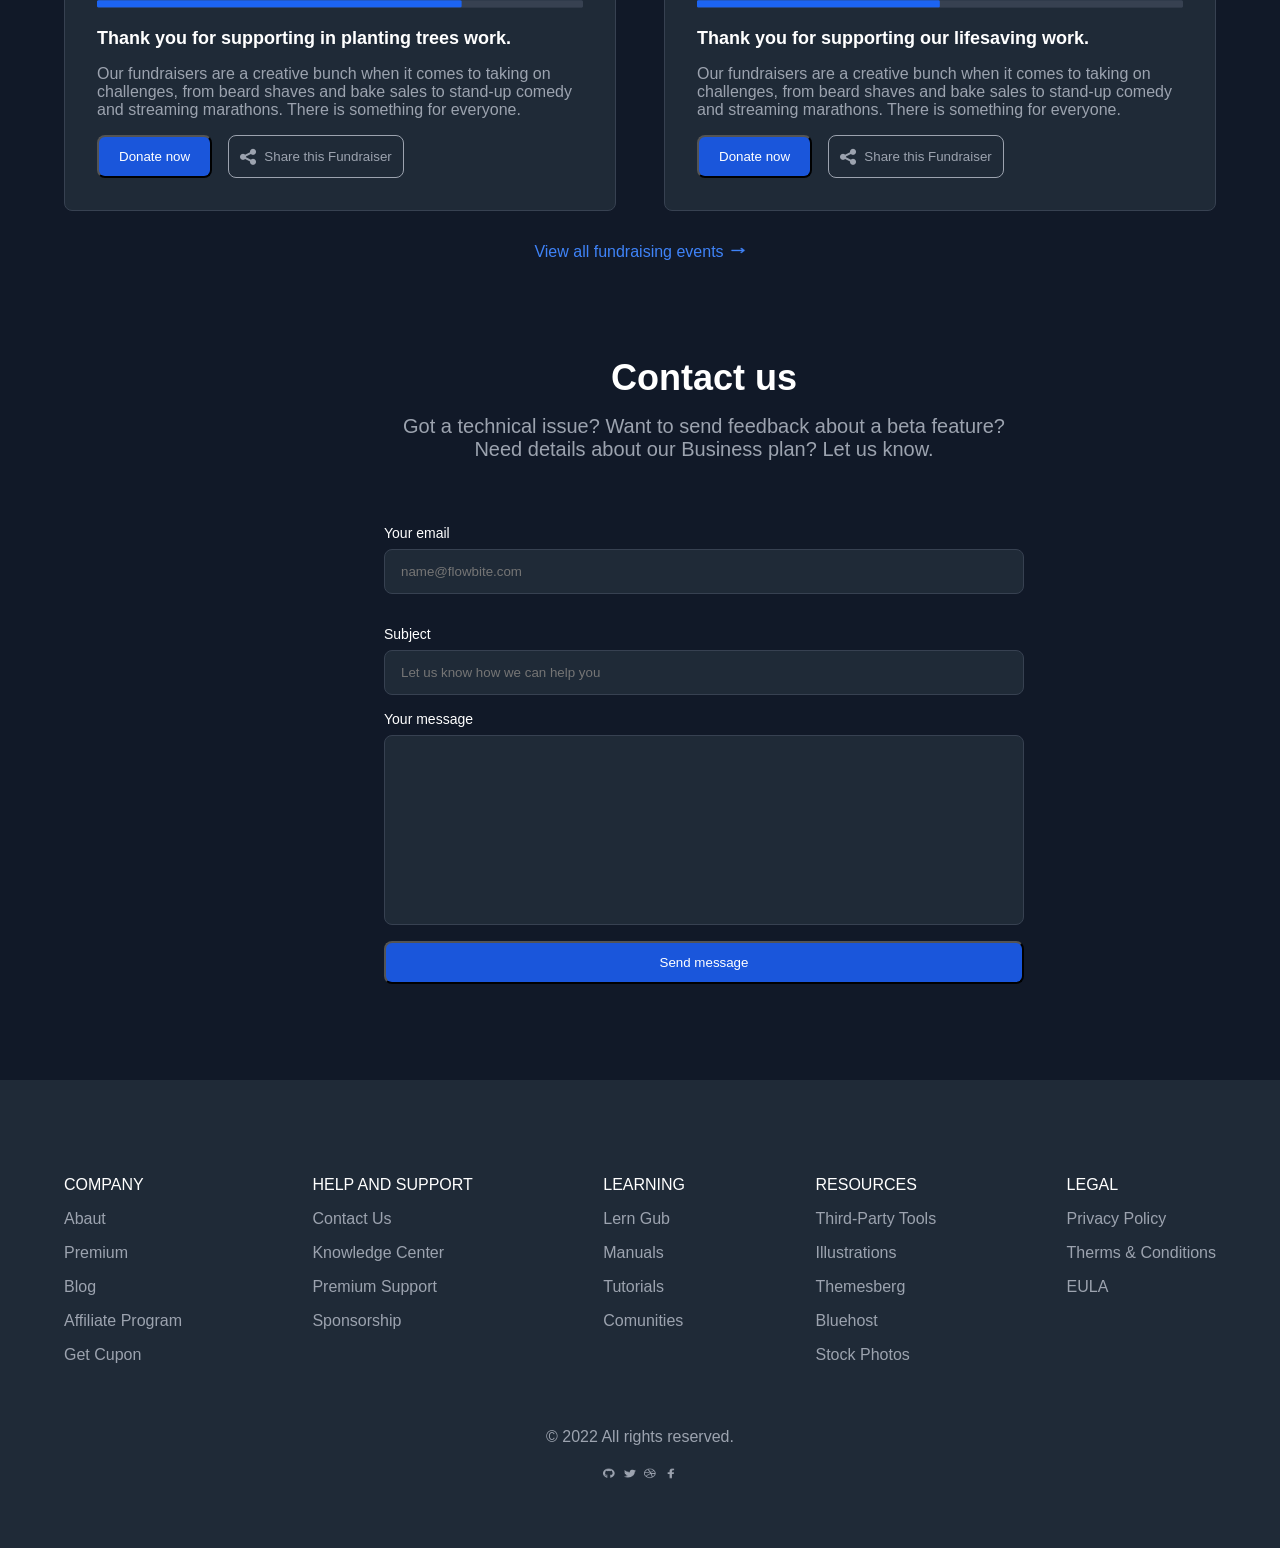
==== commit 8623493c: "poprawki" ====
--- a/lekcje/ćwiczenie drugie/index.html
+++ b/lekcje/ćwiczenie drugie/index.html
@@ -10,7 +10,7 @@
 
 <body>
   <div class="mainContainer1">
-    <div class="mainWrapper navBar width">
+    <div class="mainWrapper navBar">
       <div class="logo">Logo</div>
       <div class="nav">
         <a href="#">Company</a>
@@ -18,6 +18,9 @@
         <a href="#">Features</a><a href="#">Team</a>
         <a href="#">Contact</a>
       </div>
+
+      <img src="images/menu.png" class="toggleMenu" alt="" />
+
       <div class="login">
         <a href="#">Log In</a>
         <button>Get started</button>
@@ -66,23 +69,27 @@
     </div>
   </div>
   <div class="mainContainer3">
-    <div class="socialMedia">
-      <div class="wrapperSocjal">
-        <div class="box">
-          <div class="nrBox">104M</div>
-          <div class="textBox">Trees planted</div>
-        </div>
-        <div class="box">
-          <div class="nrBox">20k+</div>
-          <div class="textBox">Partners &Donors</div>
-        </div>
-        <div class="box">
-          <div class="nrBox">90M</div>
-          <div class="textBox">Tonnes of Carbon Stored</div>
-        </div>
-        <div class="box">
-          <div class="nrBox">50+</div>
-          <div class="textBox">People-Powered Projects</div>
+    <div>
+      <div class="socialMedia">
+        <div class="div">
+          <div class="wrapperSocjal">
+            <div class="box">
+              <div class="nrBox">104M</div>
+              <div class="textBox">Trees planted</div>
+            </div>
+            <div class="box">
+              <div class="nrBox">20k+</div>
+              <div class="textBox">Partners &Donors</div>
+            </div>
+            <div class="box">
+              <div class="nrBox">90M</div>
+              <div class="textBox">Tonnes of Carbon Stored</div>
+            </div>
+            <div class="box">
+              <div class="nrBox">50+</div>
+              <div class="textBox">People-Powered Projects</div>
+            </div>
+          </div>
         </div>
       </div>
     </div>
@@ -407,65 +414,67 @@
     </div>
   </div>
   <div class="mainContainer8">
-    <footer>
-      <div class="linkWrapper">
-        <div class="linkKolumn">
-          <div class="linkHeading">COMPANY</div>
-          <div class="link">
-            <a href="" class="textBox">Abaut</a>
-            <a href="" class="textBox"> Premium</a>
-            <a href="" class="textBox">Blog</a>
-            <a href="" class="textBox">Affiliate Program</a>
-            <a href="" class="textBox">Get Cupon</a>
-          </div>
-        </div>
-        <div class="linkKolumn">
-          <div class="linkHeading">HELP AND SUPPORT</div>
-          <div class="link">
-            <a href="" class="textBox">Contact Us</a>
-            <a href="" class="textBox"> Knowledge Center</a>
-            <a href="" class="textBox">Premium Support</a>
-            <a href="" class="textBox">Sponsorship</a>
-          </div>
-        </div>
-        <div class="linkKolumn">
-          <div class="linkHeading">LEARNING</div>
-          <div class="link">
-            <a href="" class="textBox">Lern Gub</a>
-            <a href="" class="textBox"> Manuals</a>
-            <a href="" class="textBox">Tutorials</a>
-            <a href="" class="textBox">Comunities</a>
-          </div>
-        </div>
-        <div class="linkKolumn">
-          <div class="linkHeading">RESOURCES</div>
-          <div class="link">
-            <a href="" class="textBox">Third-Party Tools</a>
-            <a href="" class="textBox"> Illustrations</a>
-            <a href="" class="textBox">Themesberg</a>
-            <a href="" class="textBox">Bluehost</a>
-            <a href="" class="textBox">Stock Photos</a>
-          </div>
-        </div>
-        <div class="linkKolumn">
-          <div class="linkHeading">LEGAL</div>
-          <div class="link">
-            <a href="" class="textBox">Privacy Policy</a>
-            <a href="" class="textBox">Therms & Conditions </a>
-            <a href="" class="textBox">EULA</a>
-          </div>
-        </div>
-      </div>
-      <div class="socialWrapper  textBox">
-        <div>© 2022 All rights reserved.</div>
-        <div class="socialLinks">
-          <img src="images/github.png" alt="" class="smallImage" />
-          <img src="images/twitter.png" alt="" class="smallImage" />
-          <img src="images/dribbble.png" alt="" class="smallImage" />
-          <img src="images/facebook-f.png" alt="" class="smallImage" />
-        </div>
-      </div>
-    </footer>
+    <div>
+      <footer>
+        <div class="linkWrapper">
+          <div class="linkKolumn">
+            <div class="linkHeading">COMPANY</div>
+            <div class="link">
+              <a href="" class="textBox">Abaut</a>
+              <a href="" class="textBox"> Premium</a>
+              <a href="" class="textBox">Blog</a>
+              <a href="" class="textBox">Affiliate Program</a>
+              <a href="" class="textBox">Get Cupon</a>
+            </div>
+          </div>
+          <div class="linkKolumn">
+            <div class="linkHeading">HELP AND SUPPORT</div>
+            <div class="link">
+              <a href="" class="textBox">Contact Us</a>
+              <a href="" class="textBox"> Knowledge Center</a>
+              <a href="" class="textBox">Premium Support</a>
+              <a href="" class="textBox">Sponsorship</a>
+            </div>
+          </div>
+          <div class="linkKolumn">
+            <div class="linkHeading">LEARNING</div>
+            <div class="link">
+              <a href="" class="textBox">Lern Gub</a>
+              <a href="" class="textBox"> Manuals</a>
+              <a href="" class="textBox">Tutorials</a>
+              <a href="" class="textBox">Comunities</a>
+            </div>
+          </div>
+          <div class="linkKolumn">
+            <div class="linkHeading">RESOURCES</div>
+            <div class="link">
+              <a href="" class="textBox">Third-Party Tools</a>
+              <a href="" class="textBox"> Illustrations</a>
+              <a href="" class="textBox">Themesberg</a>
+              <a href="" class="textBox">Bluehost</a>
+              <a href="" class="textBox">Stock Photos</a>
+            </div>
+          </div>
+          <div class="linkKolumn">
+            <div class="linkHeading">LEGAL</div>
+            <div class="link">
+              <a href="" class="textBox">Privacy Policy</a>
+              <a href="" class="textBox">Therms & Conditions </a>
+              <a href="" class="textBox">EULA</a>
+            </div>
+          </div>
+        </div>
+        <div class="socialWrapper textBox">
+          <div>© 2022 All rights reserved.</div>
+          <div class="socialLinks">
+            <img src="images/github.png" alt="" class="smallImage" />
+            <img src="images/twitter.png" alt="" class="smallImage" />
+            <img src="images/dribbble.png" alt="" class="smallImage" />
+            <img src="images/facebook-f.png" alt="" class="smallImage" />
+          </div>
+        </div>
+      </footer>
+    </div>
   </div>
 </body>
 
--- a/lekcje/ćwiczenie drugie/style.css
+++ b/lekcje/ćwiczenie drugie/style.css
@@ -19,9 +19,14 @@
 body {
   min-width: 320px;
   margin: 0 0;
-  font-weight: 500px;
+  font-weight: 500;
   color: var(--white);
   position: relative;
+}
+
+.toggleMenu {
+  width: 33px;
+  display: none;
 }
 
 a {
@@ -37,33 +42,39 @@
   background-color: var(--darkNavy);
   display: flex;
   justify-content: center;
-  width: min(1980px, 100%);
-
 }
 
 .mainContainer5,
 .mainContainer8 {
   background-color: var(--darkGray);
+  display: flex;
+  justify-content: center;
+}
+
+.mainContainer1> :first-child,
+.mainContainer2> :first-child,
+.mainContainer3> :first-child,
+.mainContainer4> :first-child,
+.mainContainer6> :first-child,
+.mainContainer7> :first-child,
+.mainContainer5> :first-child,
+.mainContainer8> :first-child {
   width: min(1980px, 100%);
-
-}
-
-.mainContainer2>div {
-  width: min(1980px, 100%);
-  padding: 96px 0;
+  padding: 0 5%;
 }
 
 .smallImage {
-  width: 1.25rem;
-  height: 1.25rem;
+  width: 1rem;
+  height: 0.8rem;
 }
 
 button {
   background-color: var(--buttonColor);
   color: var(--white);
   display: flex;
-  align-items: center;
-  padding: 10px 20px;
+  justify-content: center;
+  align-items: center;
+  padding: 12px 20px;
   border-radius: 0.5rem;
   gap: 0.5rem;
 }
@@ -97,7 +108,6 @@
   display: flex;
   align-items: center;
   gap: 4rem;
-  width: min(1980px, 100%);
 }
 
 .navBar {
@@ -128,23 +138,23 @@
   display: flex;
   justify-content: space-between;
   align-items: center;
+  padding: 6rem 0;
+}
+
+header>div {
+  display: flex;
+  flex-direction: column;
+  width: 45%;
+  gap: 2rem;
 }
 
 header>img {
-  height: 90%;
-  width: 40%;
-}
-
-header>div {
-  display: flex;
-  flex-direction: column;
-  gap: 2rem;
-  width: 48%;
+  width: 35%;
 }
 
 .logo>img,
 .logos>img {
-  height: 3rem;
+  height: 2.1rem;
 }
 
 .logosContainer {
@@ -166,7 +176,12 @@
 }
 
 .socialMedia {
-  padding-bottom: 96px;
+  display: flex;
+  justify-content: center;
+  padding-bottom: 6rem;
+}
+
+.socialMedia>div {
   width: 80%;
 }
 
@@ -207,8 +222,10 @@
 }
 
 .articles {
-  display: flex;
-  flex-direction: column;
+  width: min(1980px, 100%);
+  display: flex;
+  flex-direction: column;
+
   gap: 4rem;
   padding-bottom: 96px;
 }
@@ -264,7 +281,8 @@
 
 .rowDonors {
   display: flex;
-  justify-content: space-evenly;
+  flex-wrap: wrap;
+  justify-content: space-around;
 }
 
 .cardWrapper {
@@ -444,7 +462,8 @@
 }
 
 .form button {
-  width: fit-content;
+  /* width: fit-content; */
+  justify-content: center;
 }
 
 .form label {
@@ -485,4 +504,105 @@
   display: flex;
   flex-direction: column;
   gap: 4rem;
+}
+
+@media (max-width: 1024px) {
+  :root {
+    font-size: 14px;
+  }
+}
+
+@media (max-width: 768px) {
+  :root {
+    font-size: 16px;
+  }
+
+  .article>img,
+  .sponsors>p,
+  .nav,
+  .login {
+    display: none;
+  }
+
+  .toggleMenu {
+    display: block;
+  }
+
+  .toggleMenu img {
+    width: 33px;
+  }
+
+  .mainContainer1> :first-child {
+    justify-content: space-between;
+    padding-top: 1.5rem;
+  }
+
+  .mainContainer1> :first-child,
+  .mainContainer2> :first-child,
+  .mainContainer3> :first-child,
+  .mainContainer4> :first-child,
+  .mainContainer6> :first-child,
+  .mainContainer7> :first-child,
+  .mainContainer5> :first-child,
+  .mainContainer8> :first-child {
+    padding: 2rem 1rem;
+  }
+
+  header {
+    flex-direction: column;
+  }
+
+  header>img,
+  header>div {
+    width: 100%;
+    gap: 1rem;
+  }
+
+  .buttonWrapper {
+    flex-direction: column;
+    gap: 1rem;
+  }
+
+  .sponsors {
+    padding: 0;
+    border: none;
+  }
+
+  .wrapper,
+  .wrapperSocjal {
+    padding-bottom: 2rem;
+    flex-direction: column;
+    gap: 2rem;
+  }
+
+  .socialMedia>div {
+    width: 100%;
+  }
+
+  .rowDonors {
+    gap: 1rem;
+  }
+
+  .eventsWrapper {
+    flex-direction: column;
+  }
+
+  .event {
+    padding: 0.5rem;
+  }
+
+  .headingWrapper>.textBox,
+  .headingWrapper>.Title {
+    text-align: center;
+  }
+
+  .eventButtons {
+    flex-direction: column;
+    gap: 1rem;
+  }
+
+  .linkWrapper {
+    flex-direction: column;
+    gap: 2rem;
+  }
 }
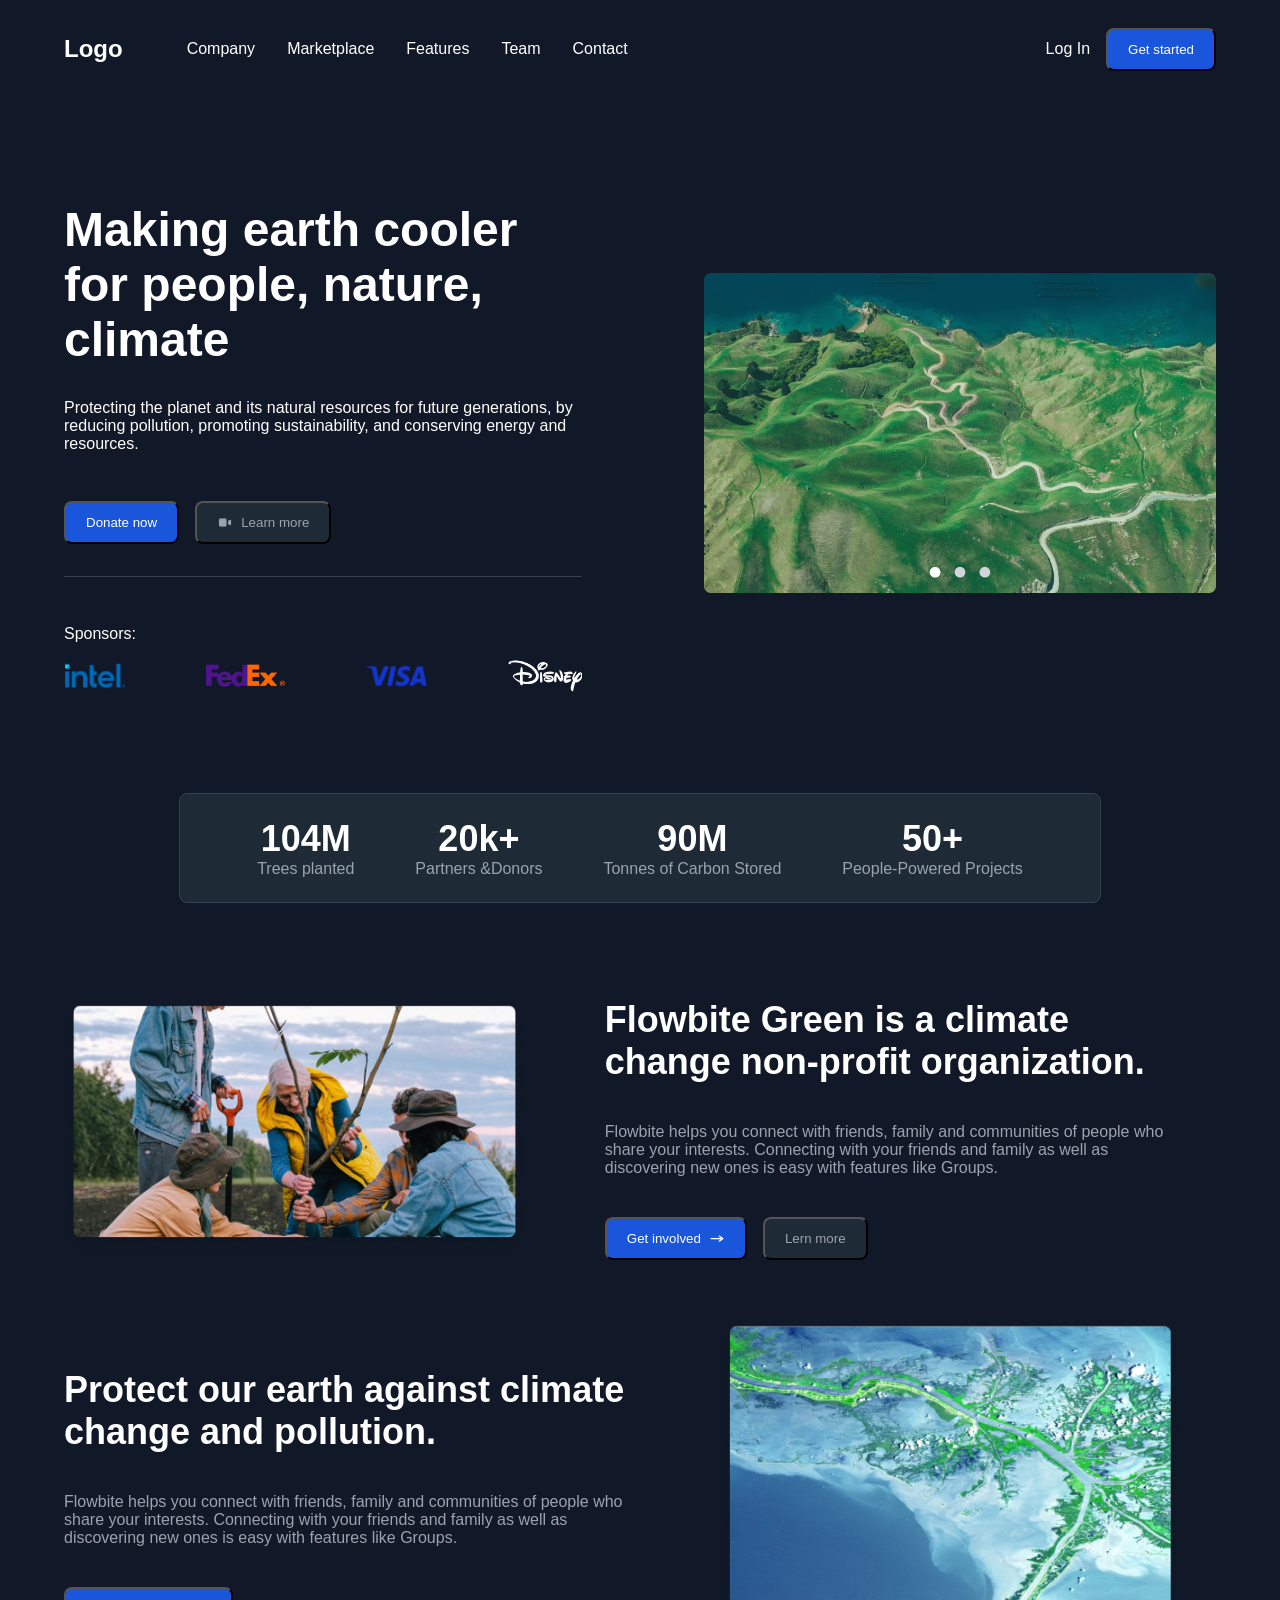
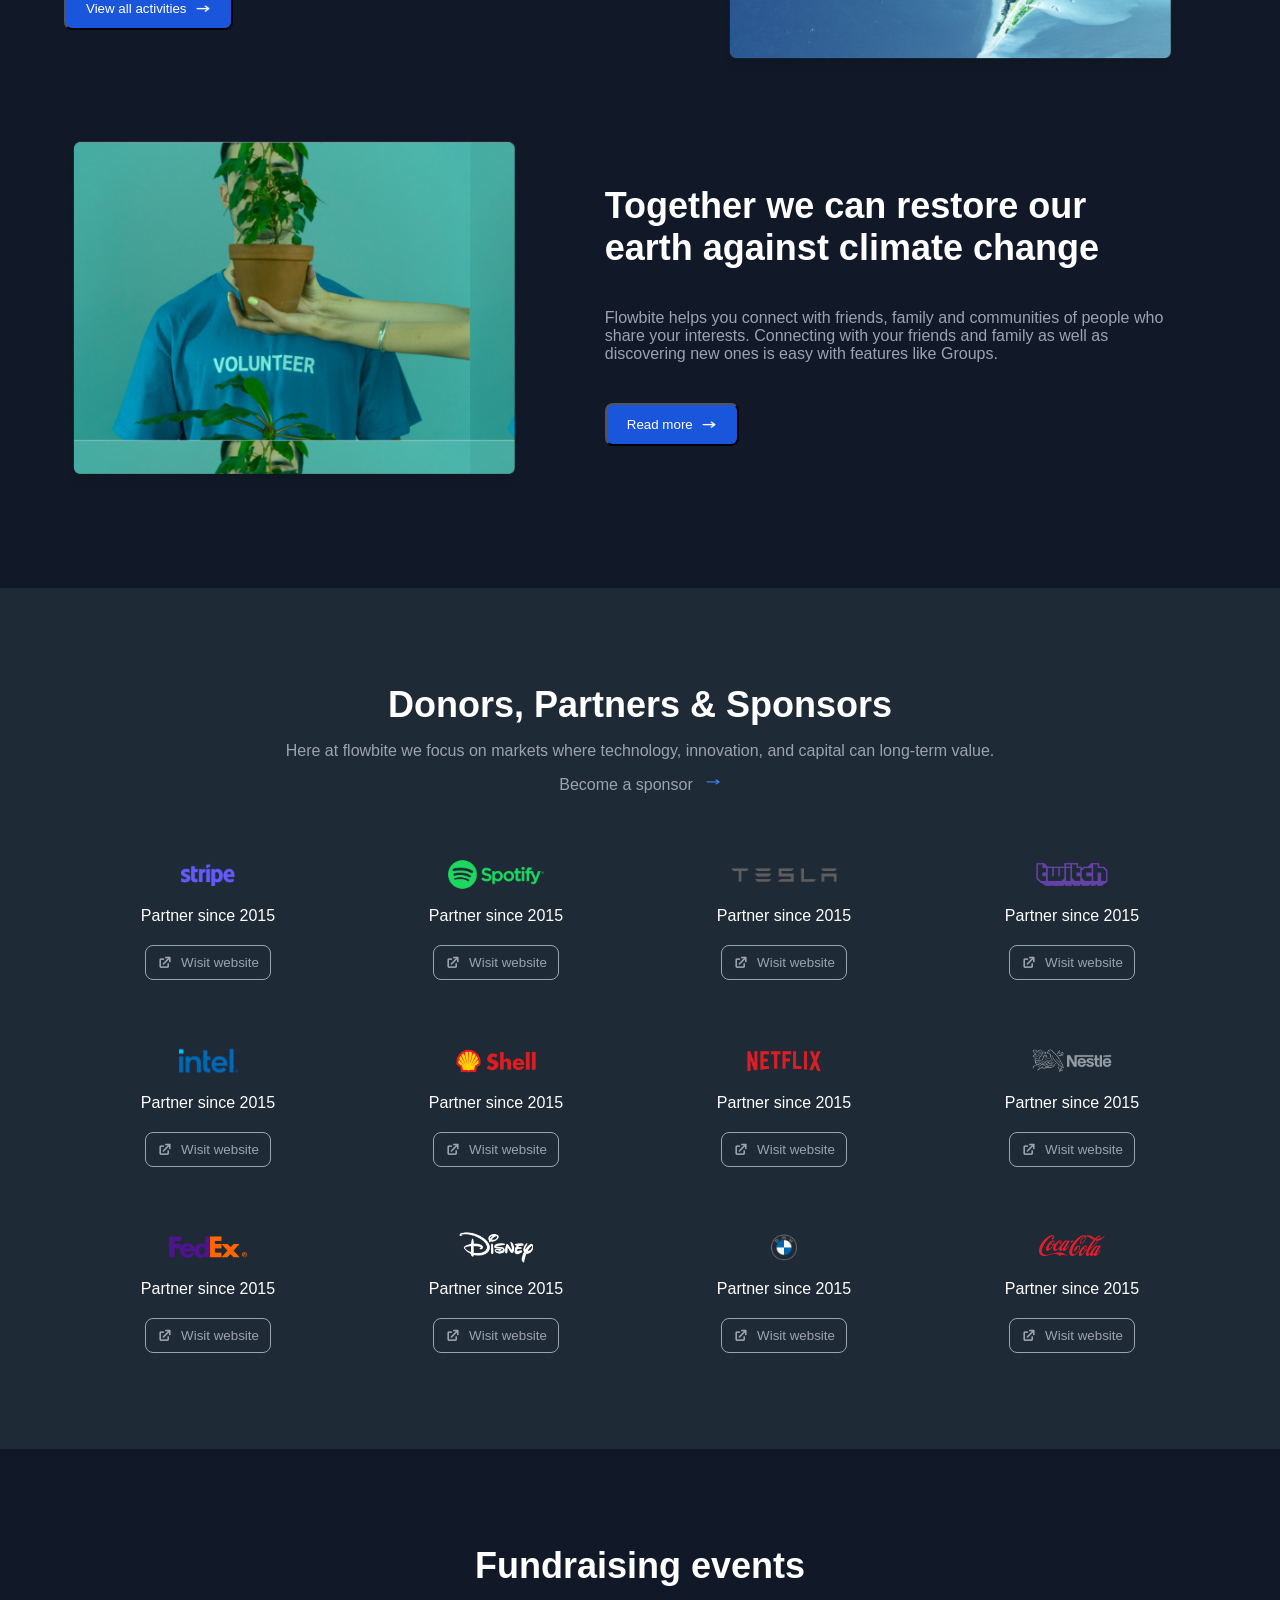
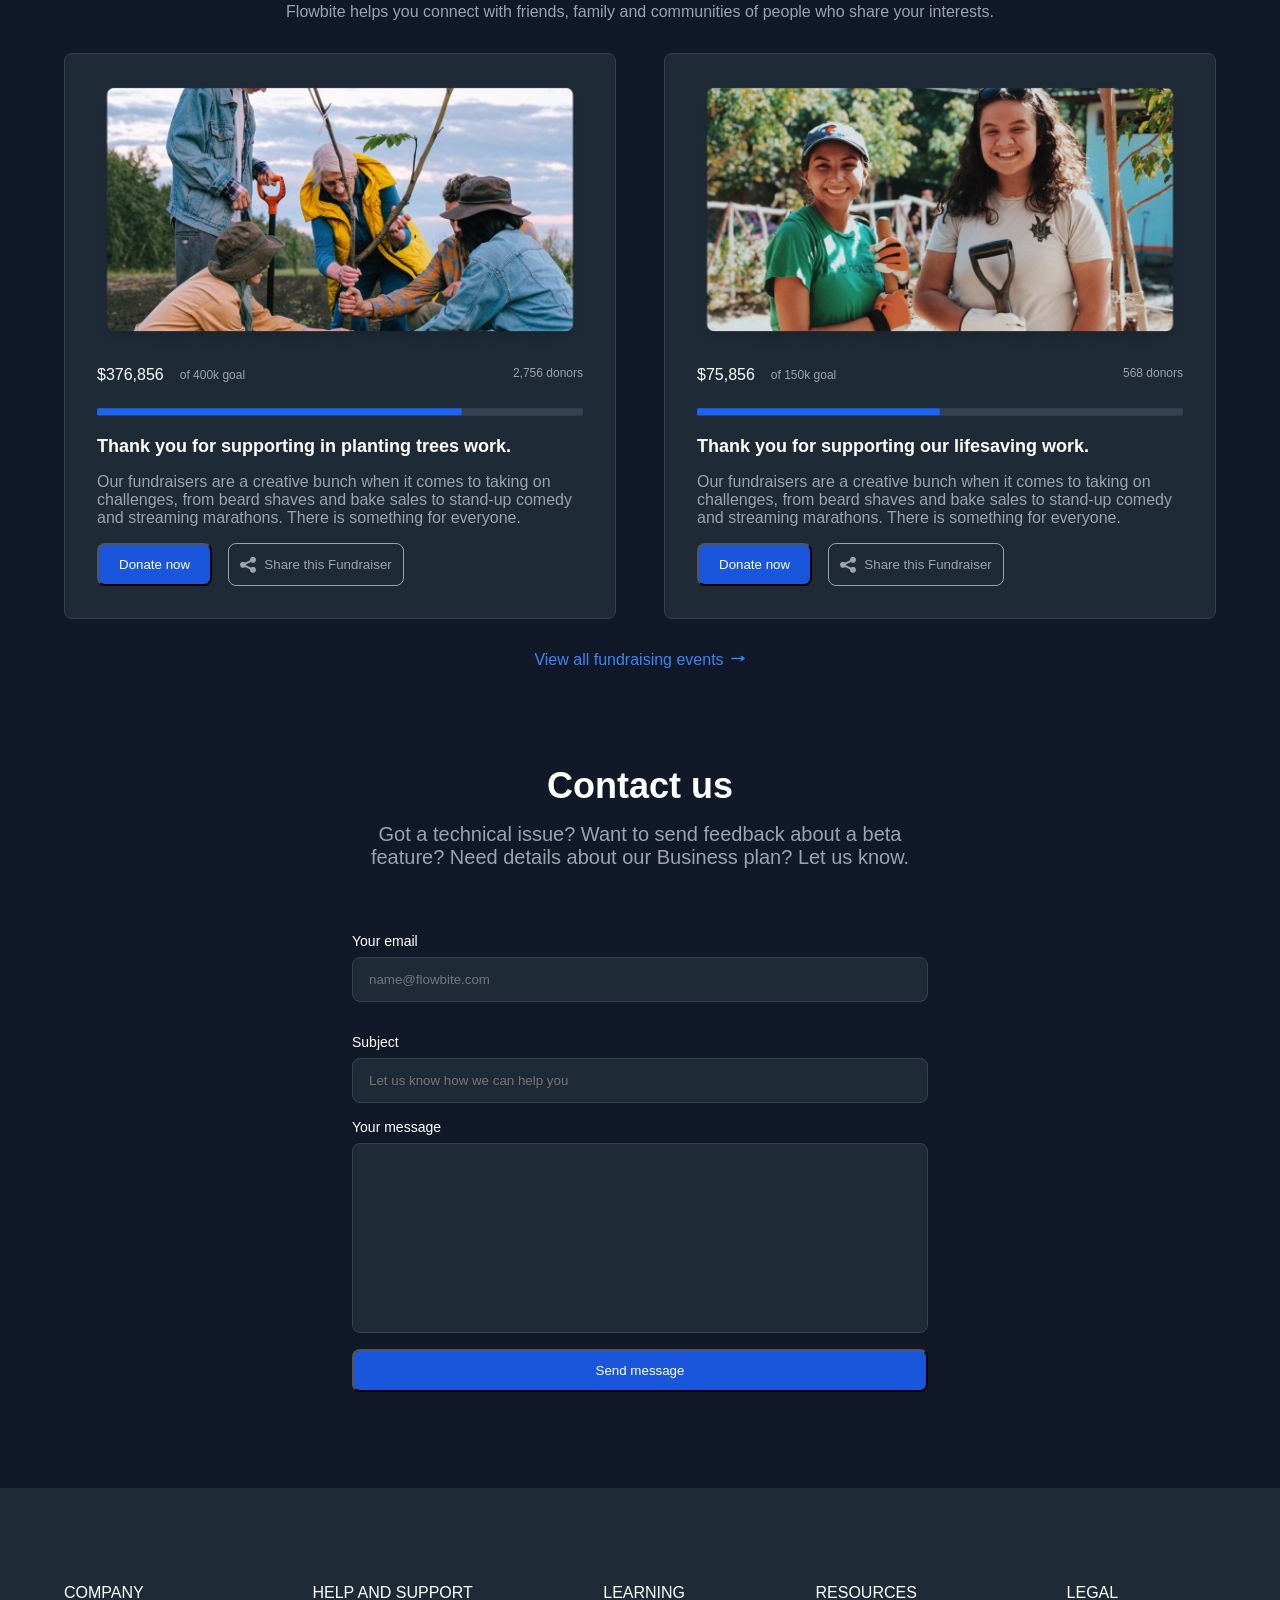
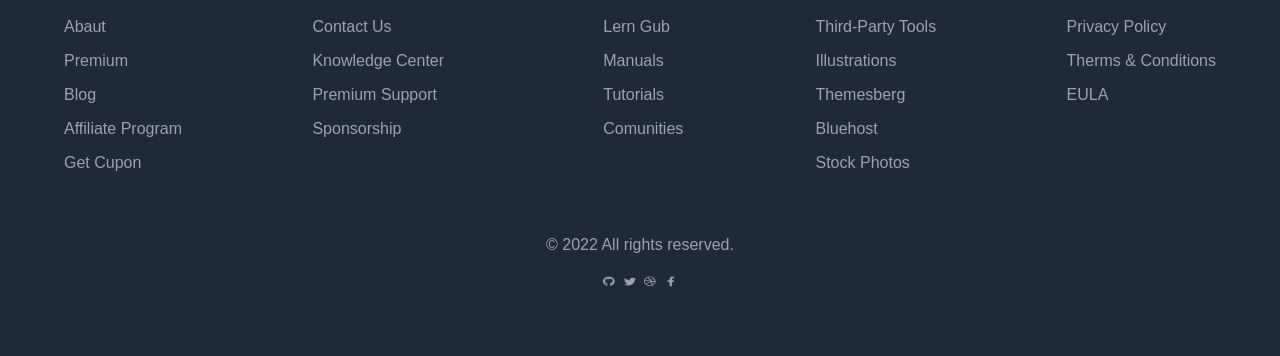
==== commit f9d3b7d4: "Zatwierdzone zmiany." ====
--- a/lekcje/ćwiczenie drugie/index.html
+++ b/lekcje/ćwiczenie drugie/index.html
@@ -1,481 +1,553 @@
 <!DOCTYPE html>
 <html lang="en">
-
-<head>
-  <meta charset="UTF-8" />
-  <meta name="viewport" content="width=device-width, initial-scale=1.0" />
-  <title>Document</title>
-  <link rel="stylesheet" href="style.css" />
-</head>
-
-<body>
-  <div class="mainContainer1">
-    <div class="mainWrapper navBar">
-      <div class="logo">Logo</div>
-      <div class="nav">
-        <a href="#">Company</a>
-        <a href="#">Marketplace</a>
-        <a href="#">Features</a><a href="#">Team</a>
-        <a href="#">Contact</a>
-      </div>
-
-      <img src="images/menu.png" class="toggleMenu" alt="" />
-
-      <div class="login">
-        <a href="#">Log In</a>
-        <button>Get started</button>
-      </div>
-    </div>
-  </div>
-  <div class="mainContainer2">
-    <div>
-      <header>
-        <div>
+  <head>
+    <meta charset="UTF-8" />
+    <meta name="viewport" content="width=device-width, initial-scale=1.0" />
+    <title>Document</title>
+    <link rel="stylesheet" href="style.css" />
+  </head>
+
+  <body>
+    <div class="mainContainer1">
+      <div class="mainWrapper navBar">
+        <div class="logo">Logo</div>
+        <div class="nav">
+          <a href="#">Company</a>
+          <a href="#">Marketplace</a>
+          <a href="#">Features</a><a href="#">Team</a>
+          <a href="#">Contact</a>
+        </div>
+
+        <img src="images/menu.png" class="toggleMenu" alt="" />
+
+        <div class="login">
+          <a href="#">Log In</a>
+          <button>Get started</button>
+        </div>
+      </div>
+    </div>
+    <div class="mainContainer2">
+      <div>
+        <header>
           <div>
-            <h1>Making earth cooler for people, nature, climate</h1>
-            <p>
-              Protecting the planet and its natural resources for future
-              generations, by reducing pollution, promoting sustainability,
-              and conserving energy and resources.
+            <div>
+              <h1>Making earth cooler for people, nature, climate</h1>
+              <p>
+                Protecting the planet and its natural resources for future
+                generations, by reducing pollution, promoting sustainability,
+                and conserving energy and resources.
+              </p>
+            </div>
+            <div class="buttonWrapper">
+              <button>Donate now</button>
+              <button class="button2">
+                <img
+                  class="smallImage"
+                  src="images/video-camera.png"
+                  alt=""
+                />Learn more
+              </button>
+            </div>
+            <div class="sponsors">
+              <p>Sponsors:</p>
+              <div class="logosContainer">
+                <div class="logos">
+                  <img src="images/Intel.png" alt="logo intel" />
+                </div>
+                <div class="logos">
+                  <img src="images/Fedex.png" alt="logo Fedex" />
+                </div>
+                <div class="logos">
+                  <img src="images/Visa.png" alt="logo visa" />
+                </div>
+                <div class="logos">
+                  <img src="images/Disney.png" alt="logo disney" />
+                </div>
+              </div>
+            </div>
+          </div>
+
+          <img src="images/Carousel.png" alt="logo Carousel" />
+        </header>
+      </div>
+    </div>
+    <div class="mainContainer3">
+      <div>
+        <div class="socialMedia">
+          <div class="div">
+            <div class="wrapperSocjal">
+              <div class="box">
+                <div class="nrBox">104M</div>
+                <div class="textBox">Trees planted</div>
+              </div>
+              <div class="box">
+                <div class="nrBox">20k+</div>
+                <div class="textBox">Partners &Donors</div>
+              </div>
+              <div class="box">
+                <div class="nrBox">90M</div>
+                <div class="textBox">Tonnes of Carbon Stored</div>
+              </div>
+              <div class="box">
+                <div class="nrBox">50+</div>
+                <div class="textBox">People-Powered Projects</div>
+              </div>
+            </div>
+          </div>
+        </div>
+      </div>
+    </div>
+
+    <div class="mainContainer4">
+      <div class="articles">
+        <div class="article">
+          <img src="images/Mockup.png" alt="" />
+          <div class="wrapper">
+            <div class="Title">
+              Flowbite Green is a climate change non-profit organization.
+            </div>
+            <p class="textBox">
+              Flowbite helps you connect with friends, family and communities of
+              people who share your interests. Connecting with your friends and
+              family as well as discovering new ones is easy with features like
+              Groups.
             </p>
-          </div>
-          <div class="buttonWrapper">
-            <button>Donate now</button>
-            <button class="button2">
-              <img class="smallImage" src="images/video-camera.png" alt="" />Learn more
-            </button>
-          </div>
-          <div class="sponsors">
-            <p>Sponsors:</p>
-            <div class="logosContainer">
-              <div class="logos">
-                <img src="images/Intel.png" alt="logo intel" />
-              </div>
-              <div class="logos">
-                <img src="images/Fedex.png" alt="logo Fedex" />
-              </div>
-              <div class="logos">
-                <img src="images/Visa.png" alt="logo visa" />
-              </div>
-              <div class="logos">
-                <img src="images/Disney.png" alt="logo disney" />
-              </div>
-            </div>
-          </div>
-        </div>
-
-        <img src="images/Carousel.png" alt="logo Carousel" />
-      </header>
-    </div>
-  </div>
-  <div class="mainContainer3">
-    <div>
-      <div class="socialMedia">
-        <div class="div">
-          <div class="wrapperSocjal">
-            <div class="box">
-              <div class="nrBox">104M</div>
-              <div class="textBox">Trees planted</div>
-            </div>
-            <div class="box">
-              <div class="nrBox">20k+</div>
-              <div class="textBox">Partners &Donors</div>
-            </div>
-            <div class="box">
-              <div class="nrBox">90M</div>
-              <div class="textBox">Tonnes of Carbon Stored</div>
-            </div>
-            <div class="box">
-              <div class="nrBox">50+</div>
-              <div class="textBox">People-Powered Projects</div>
-            </div>
-          </div>
-        </div>
-      </div>
-    </div>
-  </div>
-
-  <div class="mainContainer4">
-    <div class="articles">
-      <div class="article">
-        <img src="images/Mockup.png" alt="" />
-        <div class="wrapper">
-          <div class="Title">
-            Flowbite Green is a climate change non-profit organization.
-          </div>
-          <p class="textBox">
+            <div class="wrapperButtons">
+              <button>
+                <div>Get involved</div>
+                <img src="images/arrow-right.png" class="smallImage" alt="" />
+              </button>
+              <button class="button2">Lern more</button>
+            </div>
+          </div>
+        </div>
+        <div class="article">
+          <div class="wrapper">
+            <div class="Title">
+              Protect our earth against climate change and pollution.
+            </div>
+            <p class="textBox">
+              Flowbite helps you connect with friends, family and communities of
+              people who share your interests. Connecting with your friends and
+              family as well as discovering new ones is easy with features like
+              Groups.
+            </p>
+            <span class="wrapperButtons">
+              <button>
+                <div>View all activities</div>
+                <img src="images/arrow-right.png" class="smallImage" alt="" />
+              </button>
+            </span>
+          </div>
+          <img src="images/Mockup (1)1.png" alt="" />
+        </div>
+        <div class="article">
+          <img src="images/Mockup (2).png" alt="" />
+          <div class="wrapper">
+            <div class="Title">
+              Together we can restore our earth against climate change
+            </div>
+            <p class="textBox">
+              Flowbite helps you connect with friends, family and communities of
+              people who share your interests. Connecting with your friends and
+              family as well as discovering new ones is easy with features like
+              Groups.
+            </p>
+            <span class="wrapperButtons">
+              <button>
+                <div>Read more</div>
+                <img src="images/arrow-right.png" class="smallImage" alt="" />
+              </button>
+            </span>
+          </div>
+        </div>
+      </div>
+    </div>
+    <div class="mainContainer5">
+      <div>
+        <div class="headingWrapper">
+          <div class="Title">Donors, Partners & Sponsors</div>
+          <div class="textBox">
+            Here at flowbite we focus on markets where technology, innovation,
+            and capital can long-term value.
+          </div>
+          <div>
+            <div class="textBox">Become a sponsor</div>
+            <img
+              src="images/arrow-narrow-right.png"
+              class="smallImage"
+              alt=""
+            />
+          </div>
+        </div>
+        <div class="wrapperRows">
+          <div class="rowDonors">
+            <div class="cardWrapper">
+              <div class="topCard">
+                <div class="logo"><img src="images/Stripe.png" alt="" /></div>
+                Partner since 2015
+              </div>
+              <button class="buttonCard">
+                <img
+                  src="images/external-link.png"
+                  class="smallImage2"
+                  alt=""
+                />Wisit website
+              </button>
+            </div>
+
+            <div class="cardWrapper">
+              <div class="topCard">
+                <div class="logo"><img src="images/Spotify.png" alt="" /></div>
+                Partner since 2015
+              </div>
+              <button class="buttonCard">
+                <img
+                  src="images/external-link.png"
+                  class="smallImage2"
+                  alt=""
+                />Wisit website
+              </button>
+            </div>
+
+            <div class="cardWrapper">
+              <div class="topCard">
+                <div class="logo"><img src="images/Tesla.png" alt="" /></div>
+                Partner since 2015
+              </div>
+              <button class="buttonCard">
+                <img
+                  src="images/external-link.png"
+                  class="smallImage2"
+                  alt=""
+                />Wisit website
+              </button>
+            </div>
+
+            <div class="cardWrapper">
+              <div class="topCard">
+                <div class="logo"><img src="images/Twitch.png" alt="" /></div>
+                Partner since 2015
+              </div>
+              <button class="buttonCard">
+                <img
+                  src="images/external-link.png"
+                  class="smallImage2"
+                  alt=""
+                />Wisit website
+              </button>
+            </div>
+          </div>
+          <div class="rowDonors">
+            <div class="cardWrapper">
+              <div class="topCard">
+                <div class="logo"><img src="images/Intel.png" alt="" /></div>
+                Partner since 2015
+              </div>
+              <button class="buttonCard">
+                <img
+                  src="images/external-link.png"
+                  class="smallImage2"
+                  alt=""
+                />Wisit website
+              </button>
+            </div>
+
+            <div class="cardWrapper">
+              <div class="topCard">
+                <div class="logo"><img src="images/Shell.png" alt="" /></div>
+                Partner since 2015
+              </div>
+              <button class="buttonCard">
+                <img
+                  src="images/external-link.png"
+                  class="smallImage2"
+                  alt=""
+                />Wisit website
+              </button>
+            </div>
+
+            <div class="cardWrapper">
+              <div class="topCard">
+                <div class="logo"><img src="images/Netflix.png" alt="" /></div>
+                Partner since 2015
+              </div>
+              <button class="buttonCard">
+                <img
+                  src="images/external-link.png"
+                  class="smallImage2"
+                  alt=""
+                />Wisit website
+              </button>
+            </div>
+
+            <div class="cardWrapper">
+              <div class="topCard">
+                <div class="logo"><img src="images/Nestlé.png" alt="" /></div>
+                Partner since 2015
+              </div>
+              <button class="buttonCard">
+                <img
+                  src="images/external-link.png"
+                  class="smallImage2"
+                  alt=""
+                />Wisit website
+              </button>
+            </div>
+          </div>
+          <div class="rowDonors">
+            <div class="cardWrapper">
+              <div class="topCard">
+                <div class="logo"><img src="images/Fedex.png" alt="" /></div>
+                Partner since 2015
+              </div>
+              <button class="buttonCard">
+                <img
+                  src="images/external-link.png"
+                  class="smallImage2"
+                  alt=""
+                />Wisit website
+              </button>
+            </div>
+
+            <div class="cardWrapper">
+              <div class="topCard">
+                <div class="logo"><img src="images/Disney.png" alt="" /></div>
+                Partner since 2015
+              </div>
+              <button class="buttonCard">
+                <img
+                  src="images/external-link.png"
+                  class="smallImage2"
+                  alt=""
+                />Wisit website
+              </button>
+            </div>
+
+            <div class="cardWrapper">
+              <div class="topCard">
+                <div class="logo"><img src="images/BMW.png" alt="" /></div>
+                Partner since 2015
+              </div>
+              <button class="buttonCard">
+                <img
+                  src="images/external-link.png"
+                  class="smallImage2"
+                  alt=""
+                />Wisit website
+              </button>
+            </div>
+
+            <div class="cardWrapper">
+              <div class="topCard">
+                <div class="logo">
+                  <img src="images/Coca-Cola.png" alt="" />
+                </div>
+                Partner since 2015
+              </div>
+              <button class="buttonCard">
+                <img
+                  src="images/external-link.png"
+                  class="smallImage2"
+                  alt=""
+                />Wisit website
+              </button>
+            </div>
+          </div>
+        </div>
+      </div>
+    </div>
+    <div class="mainContainer6">
+      <div>
+        <div class="headingWrapper">
+          <div class="Title">Fundraising events</div>
+          <div class="textBox">
             Flowbite helps you connect with friends, family and communities of
-            people who share your interests. Connecting with your friends and
-            family as well as discovering new ones is easy with features like
-            Groups.
-          </p>
-          <div class="wrapperButtons">
-            <button>
-              <div>Get involved</div>
-              <img src="images/arrow-right.png" class="smallImage" alt="" />
-            </button>
-            <button class="button2">Lern more</button>
-          </div>
-        </div>
-      </div>
-      <div class="article">
-        <div class="wrapper">
-          <div class="Title">
-            Protect our earth against climate change and pollution.
-          </div>
-          <p class="textBox">
-            Flowbite helps you connect with friends, family and communities of
-            people who share your interests. Connecting with your friends and
-            family as well as discovering new ones is easy with features like
-            Groups.
-          </p>
-          <span class="wrapperButtons">
-            <button>
-              <div>View all activities</div>
-              <img src="images/arrow-right.png" class="smallImage" alt="" />
-            </button>
-          </span>
-        </div>
-        <img src="images/Mockup (1)1.png" alt="" />
-      </div>
-      <div class="article">
-        <img src="images/Mockup (2).png" alt="" />
-        <div class="wrapper">
-          <div class="Title">
-            Together we can restore our earth against climate change
-          </div>
-          <p class="textBox">
-            Flowbite helps you connect with friends, family and communities of
-            people who share your interests. Connecting with your friends and
-            family as well as discovering new ones is easy with features like
-            Groups.
-          </p>
-          <span class="wrapperButtons">
-            <button>
-              <div>Read more</div>
-              <img src="images/arrow-right.png" class="smallImage" alt="" />
-            </button>
-          </span>
-        </div>
-      </div>
-    </div>
-  </div>
-  <div class="mainContainer5">
-    <div>
-      <div class="headingWrapper">
-        <div class="Title">Donors, Partners & Sponsors</div>
-        <div class="textBox">
-          Here at flowbite we focus on markets where technology, innovation,
-          and capital can long-term value.
-        </div>
-        <div>
-          <div class="textBox">Become a sponsor</div>
-          <img src="images/arrow-narrow-right.png" class="smallImage" alt="" />
-        </div>
-      </div>
-      <div class="wrapperRows">
-        <div class="rowDonors">
-          <div class="cardWrapper">
-            <div class="topCard">
-              <div class="logo"><img src="images/Stripe.png" alt="" /></div>
-              Partner since 2015
-            </div>
-            <button class="buttonCard">
-              <img src="images/external-link.png" class="smallImage2" alt="" />Wisit website
-            </button>
-          </div>
-
-          <div class="cardWrapper">
-            <div class="topCard">
-              <div class="logo"><img src="images/Spotify.png" alt="" /></div>
-              Partner since 2015
-            </div>
-            <button class="buttonCard">
-              <img src="images/external-link.png" class="smallImage2" alt="" />Wisit website
-            </button>
-          </div>
-
-          <div class="cardWrapper">
-            <div class="topCard">
-              <div class="logo"><img src="images/Tesla.png" alt="" /></div>
-              Partner since 2015
-            </div>
-            <button class="buttonCard">
-              <img src="images/external-link.png" class="smallImage2" alt="" />Wisit website
-            </button>
-          </div>
-
-          <div class="cardWrapper">
-            <div class="topCard">
-              <div class="logo"><img src="images/Twitch.png" alt="" /></div>
-              Partner since 2015
-            </div>
-            <button class="buttonCard">
-              <img src="images/external-link.png" class="smallImage2" alt="" />Wisit website
-            </button>
-          </div>
-        </div>
-        <div class="rowDonors">
-          <div class="cardWrapper">
-            <div class="topCard">
-              <div class="logo"><img src="images/Intel.png" alt="" /></div>
-              Partner since 2015
-            </div>
-            <button class="buttonCard">
-              <img src="images/external-link.png" class="smallImage2" alt="" />Wisit website
-            </button>
-          </div>
-
-          <div class="cardWrapper">
-            <div class="topCard">
-              <div class="logo"><img src="images/Shell.png" alt="" /></div>
-              Partner since 2015
-            </div>
-            <button class="buttonCard">
-              <img src="images/external-link.png" class="smallImage2" alt="" />Wisit website
-            </button>
-          </div>
-
-          <div class="cardWrapper">
-            <div class="topCard">
-              <div class="logo"><img src="images/Netflix.png" alt="" /></div>
-              Partner since 2015
-            </div>
-            <button class="buttonCard">
-              <img src="images/external-link.png" class="smallImage2" alt="" />Wisit website
-            </button>
-          </div>
-
-          <div class="cardWrapper">
-            <div class="topCard">
-              <div class="logo"><img src="images/Nestlé.png" alt="" /></div>
-              Partner since 2015
-            </div>
-            <button class="buttonCard">
-              <img src="images/external-link.png" class="smallImage2" alt="" />Wisit website
-            </button>
-          </div>
-        </div>
-        <div class="rowDonors">
-          <div class="cardWrapper">
-            <div class="topCard">
-              <div class="logo"><img src="images/Fedex.png" alt="" /></div>
-              Partner since 2015
-            </div>
-            <button class="buttonCard">
-              <img src="images/external-link.png" class="smallImage2" alt="" />Wisit website
-            </button>
-          </div>
-
-          <div class="cardWrapper">
-            <div class="topCard">
-              <div class="logo"><img src="images/Disney.png" alt="" /></div>
-              Partner since 2015
-            </div>
-            <button class="buttonCard">
-              <img src="images/external-link.png" class="smallImage2" alt="" />Wisit website
-            </button>
-          </div>
-
-          <div class="cardWrapper">
-            <div class="topCard">
-              <div class="logo"><img src="images/BMW.png" alt="" /></div>
-              Partner since 2015
-            </div>
-            <button class="buttonCard">
-              <img src="images/external-link.png" class="smallImage2" alt="" />Wisit website
-            </button>
-          </div>
-
-          <div class="cardWrapper">
-            <div class="topCard">
-              <div class="logo">
-                <img src="images/Coca-Cola.png" alt="" />
-              </div>
-              Partner since 2015
-            </div>
-            <button class="buttonCard">
-              <img src="images/external-link.png" class="smallImage2" alt="" />Wisit website
-            </button>
-          </div>
-        </div>
-      </div>
-    </div>
-  </div>
-  <div class="mainContainer6">
-    <div>
-      <div class="headingWrapper">
-        <div class="Title">Fundraising events</div>
-        <div class="textBox">
-          Flowbite helps you connect with friends, family and communities of
-          people who share your interests.
-        </div>
-      </div>
-      <div class="eventsWrapper">
-        <div class="event">
-          <img src="images/Mockup.png" alt="" />
-          <div class="wrapperProgres">
-            <div class="label">
-              <div class="leftLabel">
-                $376,856
-                <div class="secondLeft">of 400k goal</div>
-              </div>
-              <div class="rightLabel">2,756 donors</div>
-            </div>
-            <div class="progres">
-              <img src="images/Shape (1).png" class="long" alt="" /><img src="images/Shape.png" alt="" />
-            </div>
-          </div>
-          <div class="title">
-            Thank you for supporting in planting trees work.
-          </div>
+            people who share your interests.
+          </div>
+        </div>
+        <div class="eventsWrapper">
+          <div class="event">
+            <img src="images/Mockup.png" alt="" />
+            <div class="wrapperProgres">
+              <div class="label">
+                <div class="leftLabel">
+                  $376,856
+                  <div class="secondLeft">of 400k goal</div>
+                </div>
+                <div class="rightLabel">2,756 donors</div>
+              </div>
+              <div class="progres">
+                <img src="images/Shape (1).png" class="long" alt="" /><img
+                  src="images/Shape.png"
+                  alt=""
+                />
+              </div>
+            </div>
+            <div class="title">
+              Thank you for supporting in planting trees work.
+            </div>
+            <div class="textBox">
+              Our fundraisers are a creative bunch when it comes to taking on
+              challenges, from beard shaves and bake sales to stand-up comedy
+              and streaming marathons. There is something for everyone.
+            </div>
+
+            <div class="eventButtons">
+              <button>Donate now</button>
+              <button class="buttonCard">
+                <img src="images/Vector.png" class="smallImage2" alt="" />Share
+                this Fundraiser
+              </button>
+            </div>
+          </div>
+          <div class="event">
+            <img src="images/Mockup (1).png" alt="" />
+            <div class="wrapperProgres">
+              <div class="label">
+                <div class="leftLabel">
+                  $75,856
+                  <div class="secondLeft">of 150k goal</div>
+                </div>
+                <div class="rightLabel">568 donors</div>
+              </div>
+              <div class="progres">
+                <img src="images/Shape (1).png" class="short" alt="" /><img
+                  src="images/Shape.png"
+                  alt=""
+                />
+              </div>
+            </div>
+            <div class="title">
+              Thank you for supporting our lifesaving work.
+            </div>
+            <div class="textBox">
+              Our fundraisers are a creative bunch when it comes to taking on
+              challenges, from beard shaves and bake sales to stand-up comedy
+              and streaming marathons. There is something for everyone.
+            </div>
+
+            <div class="eventButtons">
+              <button>Donate now</button>
+              <button class="buttonCard">
+                <img src="images/Vector.png" class="smallImage2" alt="" />Share
+                this Fundraiser
+              </button>
+            </div>
+          </div>
+        </div>
+        <div class="cta">
+          View all fundraising events
+          <div>
+            <img
+              src="images/arrow-narrow-right.png"
+              class="smallImage"
+              alt=""
+            />
+          </div>
+        </div>
+      </div>
+    </div>
+    <div class="mainContainer7">
+      <div>
+        <div class="contactWrapper">
+          <div class="Title">Contact us</div>
           <div class="textBox">
-            Our fundraisers are a creative bunch when it comes to taking on
-            challenges, from beard shaves and bake sales to stand-up comedy
-            and streaming marathons. There is something for everyone.
-          </div>
-
-          <div class="eventButtons">
-            <button>Donate now</button>
-            <button class="buttonCard">
-              <img src="images/Vector.png" class="smallImage2" alt="" />Share
-              this Fundraiser
-            </button>
-          </div>
-        </div>
-        <div class="event">
-          <img src="images/Mockup (1).png" alt="" />
-          <div class="wrapperProgres">
-            <div class="label">
-              <div class="leftLabel">
-                $75,856
-                <div class="secondLeft">of 150k goal</div>
-              </div>
-              <div class="rightLabel">568 donors</div>
-            </div>
-            <div class="progres">
-              <img src="images/Shape (1).png" class="short" alt="" /><img src="images/Shape.png" alt="" />
-            </div>
-          </div>
-          <div class="title">
-            Thank you for supporting our lifesaving work.
-          </div>
-          <div class="textBox">
-            Our fundraisers are a creative bunch when it comes to taking on
-            challenges, from beard shaves and bake sales to stand-up comedy
-            and streaming marathons. There is something for everyone.
-          </div>
-
-          <div class="eventButtons">
-            <button>Donate now</button>
-            <button class="buttonCard">
-              <img src="images/Vector.png" class="smallImage2" alt="" />Share
-              this Fundraiser
-            </button>
-          </div>
-        </div>
-      </div>
-      <div class="cta">
-        View all fundraising events
-        <div>
-          <img src="images/arrow-narrow-right.png" class="smallImage" alt="" />
-        </div>
-      </div>
-    </div>
-  </div>
-  <div class="mainContainer7">
-    <div>
-      <div class="contactWrapper">
-        <div class="Title">Contact us</div>
-        <div class="textBox">
-          Got a technical issue? Want to send feedback about a beta feature?
-          Need details about our Business plan? Let us know.
-        </div>
-      </div>
-      <div class="formWrapper">
-        <div class="form">
-          <div class="scw">
-            <div class="mailWrapper">
-              <label for="email">Your email</label>
-              <input type="email" id="email" placeholder="name@flowbite.com" />
-            </div>
-            <div class="inputTitle">
-              <label for="title">Subject</label>
-              <input type="text" title="title" placeholder="Let us know how we can help you" />
-            </div>
-          </div>
-          <div class="message">
-            <label for="message">Your message</label>
-            <input type="text" id="message" />
-          </div>
-          <button type="submit">Send message</button>
-        </div>
-      </div>
-    </div>
-  </div>
-  <div class="mainContainer8">
-    <div>
-      <footer>
-        <div class="linkWrapper">
-          <div class="linkKolumn">
-            <div class="linkHeading">COMPANY</div>
-            <div class="link">
-              <a href="" class="textBox">Abaut</a>
-              <a href="" class="textBox"> Premium</a>
-              <a href="" class="textBox">Blog</a>
-              <a href="" class="textBox">Affiliate Program</a>
-              <a href="" class="textBox">Get Cupon</a>
-            </div>
-          </div>
-          <div class="linkKolumn">
-            <div class="linkHeading">HELP AND SUPPORT</div>
-            <div class="link">
-              <a href="" class="textBox">Contact Us</a>
-              <a href="" class="textBox"> Knowledge Center</a>
-              <a href="" class="textBox">Premium Support</a>
-              <a href="" class="textBox">Sponsorship</a>
-            </div>
-          </div>
-          <div class="linkKolumn">
-            <div class="linkHeading">LEARNING</div>
-            <div class="link">
-              <a href="" class="textBox">Lern Gub</a>
-              <a href="" class="textBox"> Manuals</a>
-              <a href="" class="textBox">Tutorials</a>
-              <a href="" class="textBox">Comunities</a>
-            </div>
-          </div>
-          <div class="linkKolumn">
-            <div class="linkHeading">RESOURCES</div>
-            <div class="link">
-              <a href="" class="textBox">Third-Party Tools</a>
-              <a href="" class="textBox"> Illustrations</a>
-              <a href="" class="textBox">Themesberg</a>
-              <a href="" class="textBox">Bluehost</a>
-              <a href="" class="textBox">Stock Photos</a>
-            </div>
-          </div>
-          <div class="linkKolumn">
-            <div class="linkHeading">LEGAL</div>
-            <div class="link">
-              <a href="" class="textBox">Privacy Policy</a>
-              <a href="" class="textBox">Therms & Conditions </a>
-              <a href="" class="textBox">EULA</a>
-            </div>
-          </div>
-        </div>
-        <div class="socialWrapper textBox">
-          <div>© 2022 All rights reserved.</div>
-          <div class="socialLinks">
-            <img src="images/github.png" alt="" class="smallImage" />
-            <img src="images/twitter.png" alt="" class="smallImage" />
-            <img src="images/dribbble.png" alt="" class="smallImage" />
-            <img src="images/facebook-f.png" alt="" class="smallImage" />
-          </div>
-        </div>
-      </footer>
-    </div>
-  </div>
-</body>
-
-</html>+            Got a technical issue? Want to send feedback about a beta feature?
+            Need details about our Business plan? Let us know.
+          </div>
+        </div>
+        <div class="formWrapper">
+          <div class="form">
+            <div class="scw">
+              <div class="mailWrapper">
+                <label for="email">Your email</label>
+                <input
+                  type="email"
+                  id="email"
+                  placeholder="name@flowbite.com"
+                />
+              </div>
+              <div class="inputTitle">
+                <label for="title">Subject</label>
+                <input
+                  type="text"
+                  title="title"
+                  placeholder="Let us know how we can help you"
+                />
+              </div>
+            </div>
+            <div class="message">
+              <label for="message">Your message</label>
+              <input type="text" id="message" />
+            </div>
+            <button type="submit">Send message</button>
+          </div>
+        </div>
+      </div>
+    </div>
+    <div class="mainContainer8">
+      <div>
+        <footer>
+          <div class="linkWrapper">
+            <div class="linkKolumn">
+              <div class="linkHeading">COMPANY</div>
+              <div class="link">
+                <a href="" class="textBox">Abaut</a>
+                <a href="" class="textBox"> Premium</a>
+                <a href="" class="textBox">Blog</a>
+                <a href="" class="textBox">Affiliate Program</a>
+                <a href="" class="textBox">Get Cupon</a>
+              </div>
+            </div>
+            <div class="linkKolumn">
+              <div class="linkHeading">HELP AND SUPPORT</div>
+              <div class="link">
+                <a href="" class="textBox">Contact Us</a>
+                <a href="" class="textBox"> Knowledge Center</a>
+                <a href="" class="textBox">Premium Support</a>
+                <a href="" class="textBox">Sponsorship</a>
+              </div>
+            </div>
+            <div class="linkKolumn">
+              <div class="linkHeading">LEARNING</div>
+              <div class="link">
+                <a href="" class="textBox">Lern Gub</a>
+                <a href="" class="textBox"> Manuals</a>
+                <a href="" class="textBox">Tutorials</a>
+                <a href="" class="textBox">Comunities</a>
+              </div>
+            </div>
+            <div class="linkKolumn">
+              <div class="linkHeading">RESOURCES</div>
+              <div class="link">
+                <a href="" class="textBox">Third-Party Tools</a>
+                <a href="" class="textBox"> Illustrations</a>
+                <a href="" class="textBox">Themesberg</a>
+                <a href="" class="textBox">Bluehost</a>
+                <a href="" class="textBox">Stock Photos</a>
+              </div>
+            </div>
+            <div class="linkKolumn">
+              <div class="linkHeading">LEGAL</div>
+              <div class="link">
+                <a href="" class="textBox">Privacy Policy</a>
+                <a href="" class="textBox">Therms & Conditions </a>
+                <a href="" class="textBox">EULA</a>
+              </div>
+            </div>
+          </div>
+          <div class="socialWrapper textBox">
+            <div>© 2022 All rights reserved.</div>
+            <div class="socialLinks">
+              <img src="images/github.png" alt="" class="smallImage" />
+              <img src="images/twitter.png" alt="" class="smallImage" />
+              <img src="images/dribbble.png" alt="" class="smallImage" />
+              <img src="images/facebook-f.png" alt="" class="smallImage" />
+            </div>
+          </div>
+        </footer>
+      </div>
+    </div>
+  </body>
+</html>
--- a/lekcje/ćwiczenie drugie/style.css
+++ b/lekcje/ćwiczenie drugie/style.css
@@ -60,7 +60,8 @@
 .mainContainer5> :first-child,
 .mainContainer8> :first-child {
   width: min(1980px, 100%);
-  padding: 0 5%;
+  padding-left: 5%;
+  padding-right:5% ;
 }
 
 .smallImage {
@@ -146,10 +147,6 @@
   flex-direction: column;
   width: 45%;
   gap: 2rem;
-}
-
-header>img {
-  width: 35%;
 }
 
 .logo>img,
@@ -222,12 +219,10 @@
 }
 
 .articles {
-  width: min(1980px, 100%);
-  display: flex;
-  flex-direction: column;
-
+  display: flex;
+  flex-direction: column;
   gap: 4rem;
-  padding-bottom: 96px;
+  padding-bottom: 6rem;
 }
 
 .article {
@@ -264,7 +259,6 @@
   display: flex;
   flex-direction: column;
   align-items: center;
-  /* width: 50%; */
   gap: 1rem;
 }
 
@@ -395,17 +389,12 @@
 .short {
   width: 50%;
 }
-
-.mainContainer7 {
-  display: flex;
-  flex-direction: column;
-  padding: 96px 0;
-}
-
 .mainContainer7>div {
   display: flex;
   flex-direction: column;
-  align-items: center;
+  justify-content: center;
+  align-items: center;
+  padding-bottom: 6rem;
   gap: 4rem;
 }
 
@@ -547,12 +536,15 @@
   .mainContainer8> :first-child {
     padding: 2rem 1rem;
   }
+  
+  .logosContainer{
+    gap:.1rem;
+  }
 
   header {
     flex-direction: column;
   }
 
-  header>img,
   header>div {
     width: 100%;
     gap: 1rem;
@@ -574,7 +566,7 @@
     flex-direction: column;
     gap: 2rem;
   }
-
+  .wrapper,
   .socialMedia>div {
     width: 100%;
   }
@@ -605,4 +597,8 @@
     flex-direction: column;
     gap: 2rem;
   }
+  .contactWrapper,
+  .formWrapper {
+    width: 95%;
+  }
 }
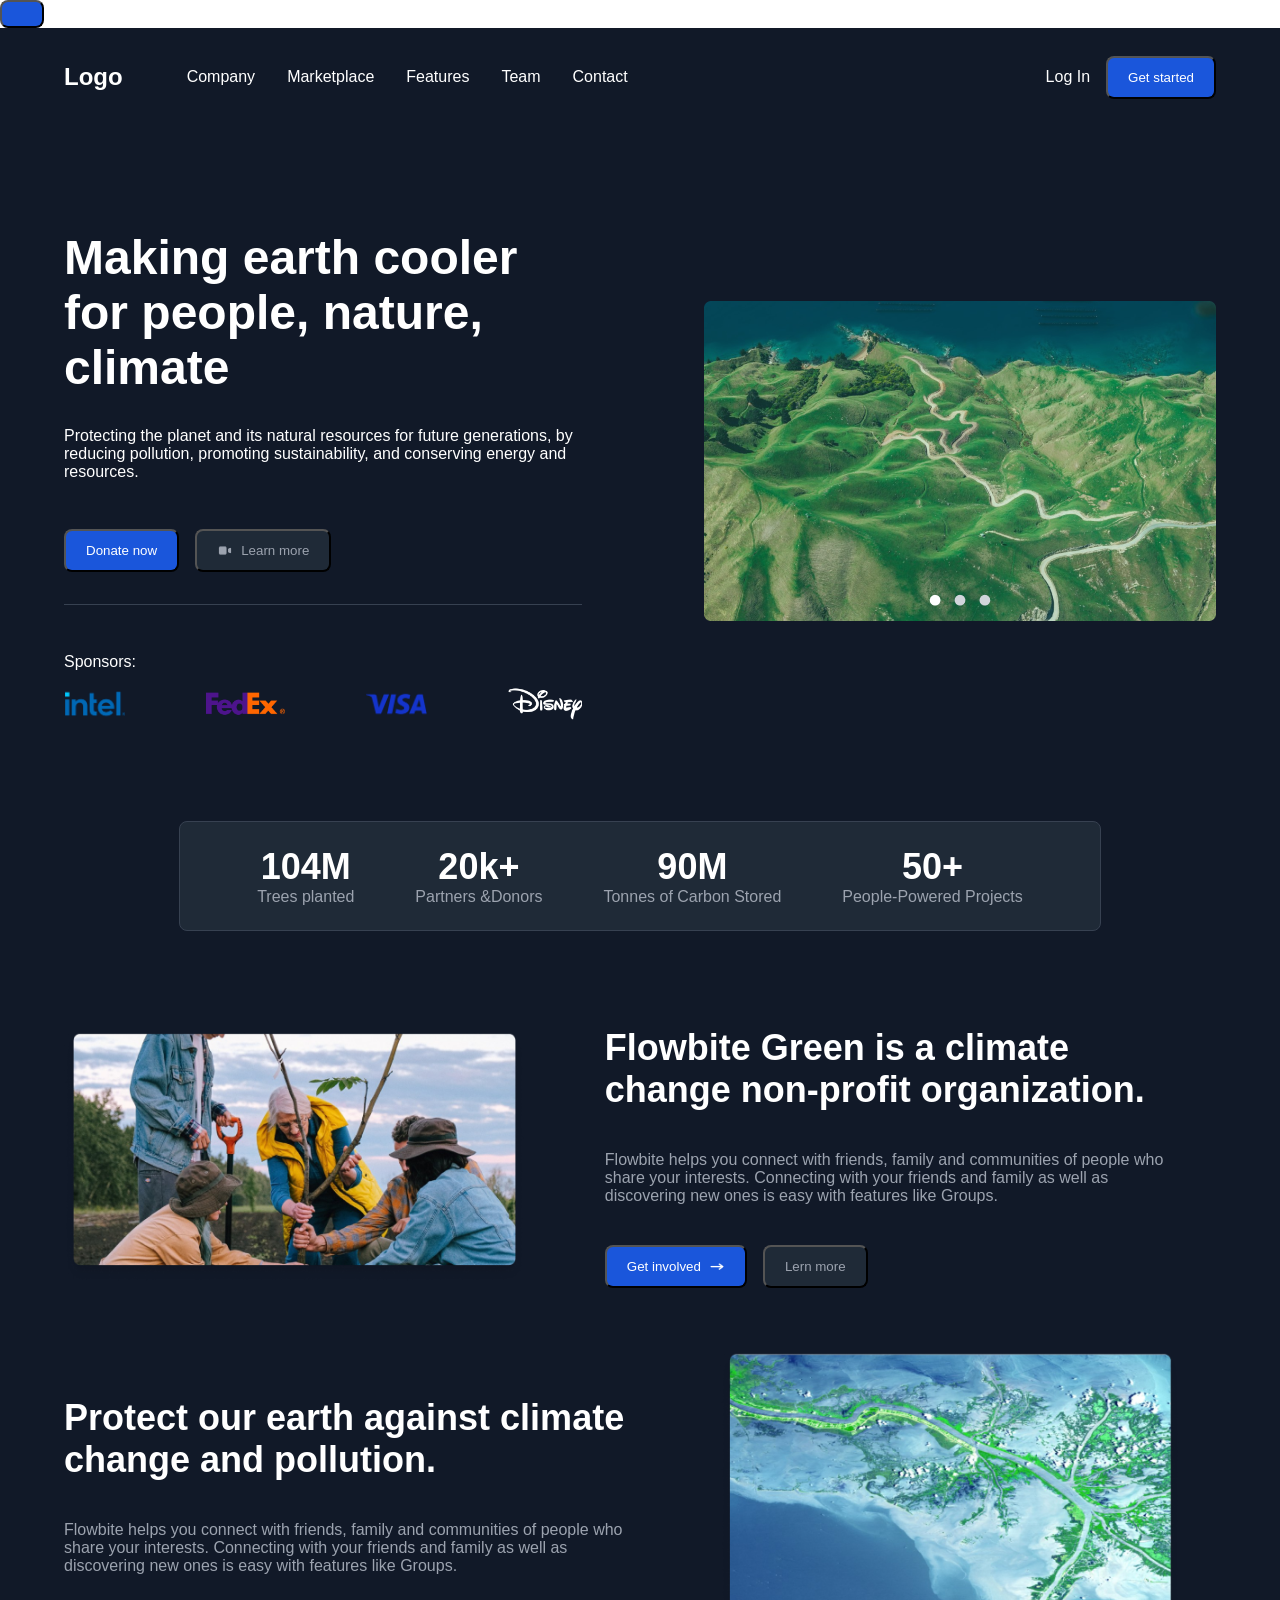
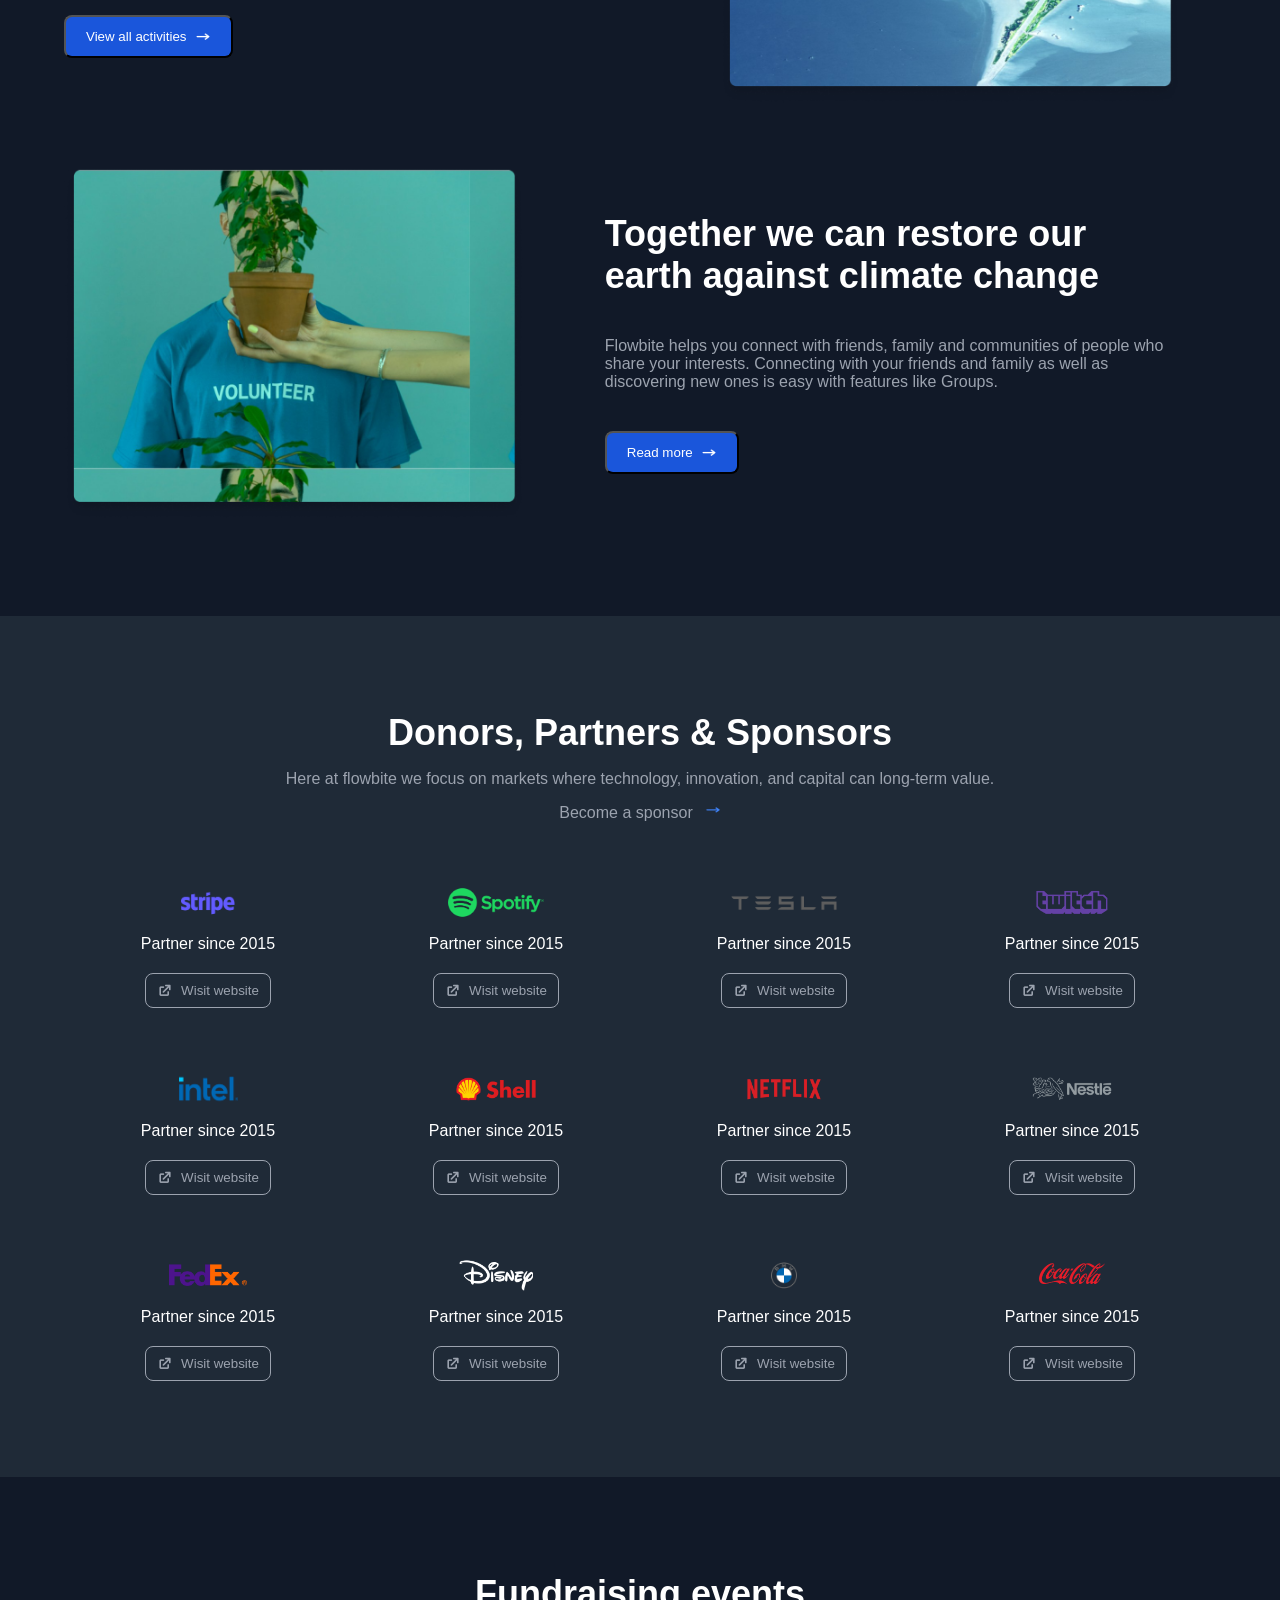
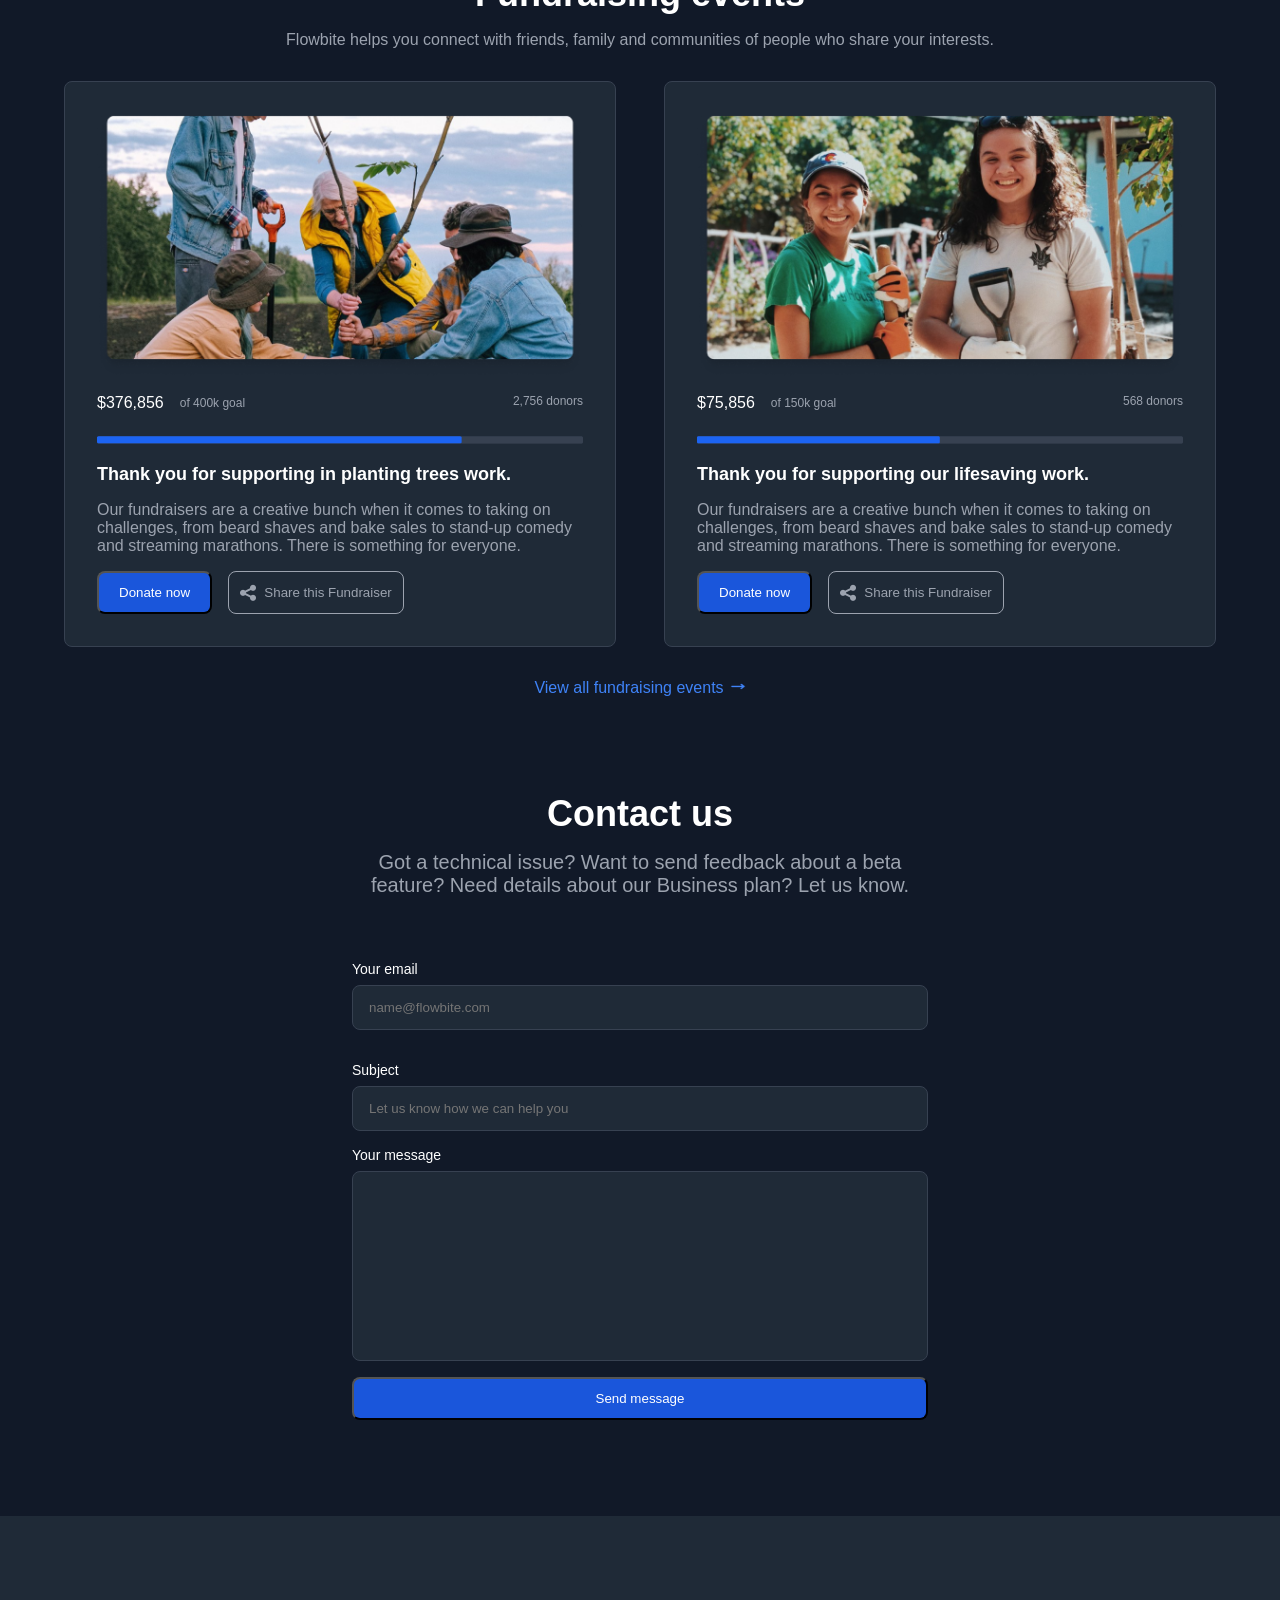
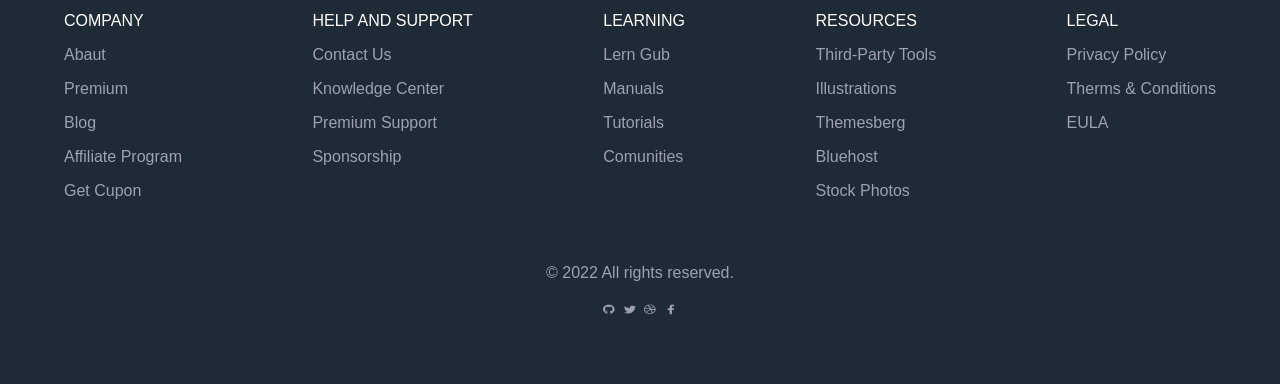
==== commit dd03df89: "test" ====
--- a/lekcje/ćwiczenie drugie/index.html
+++ b/lekcje/ćwiczenie drugie/index.html
@@ -8,6 +8,7 @@
   </head>
 
   <body>
+    <button></button>
     <div class="mainContainer1">
       <div class="mainWrapper navBar">
         <div class="logo">Logo</div>
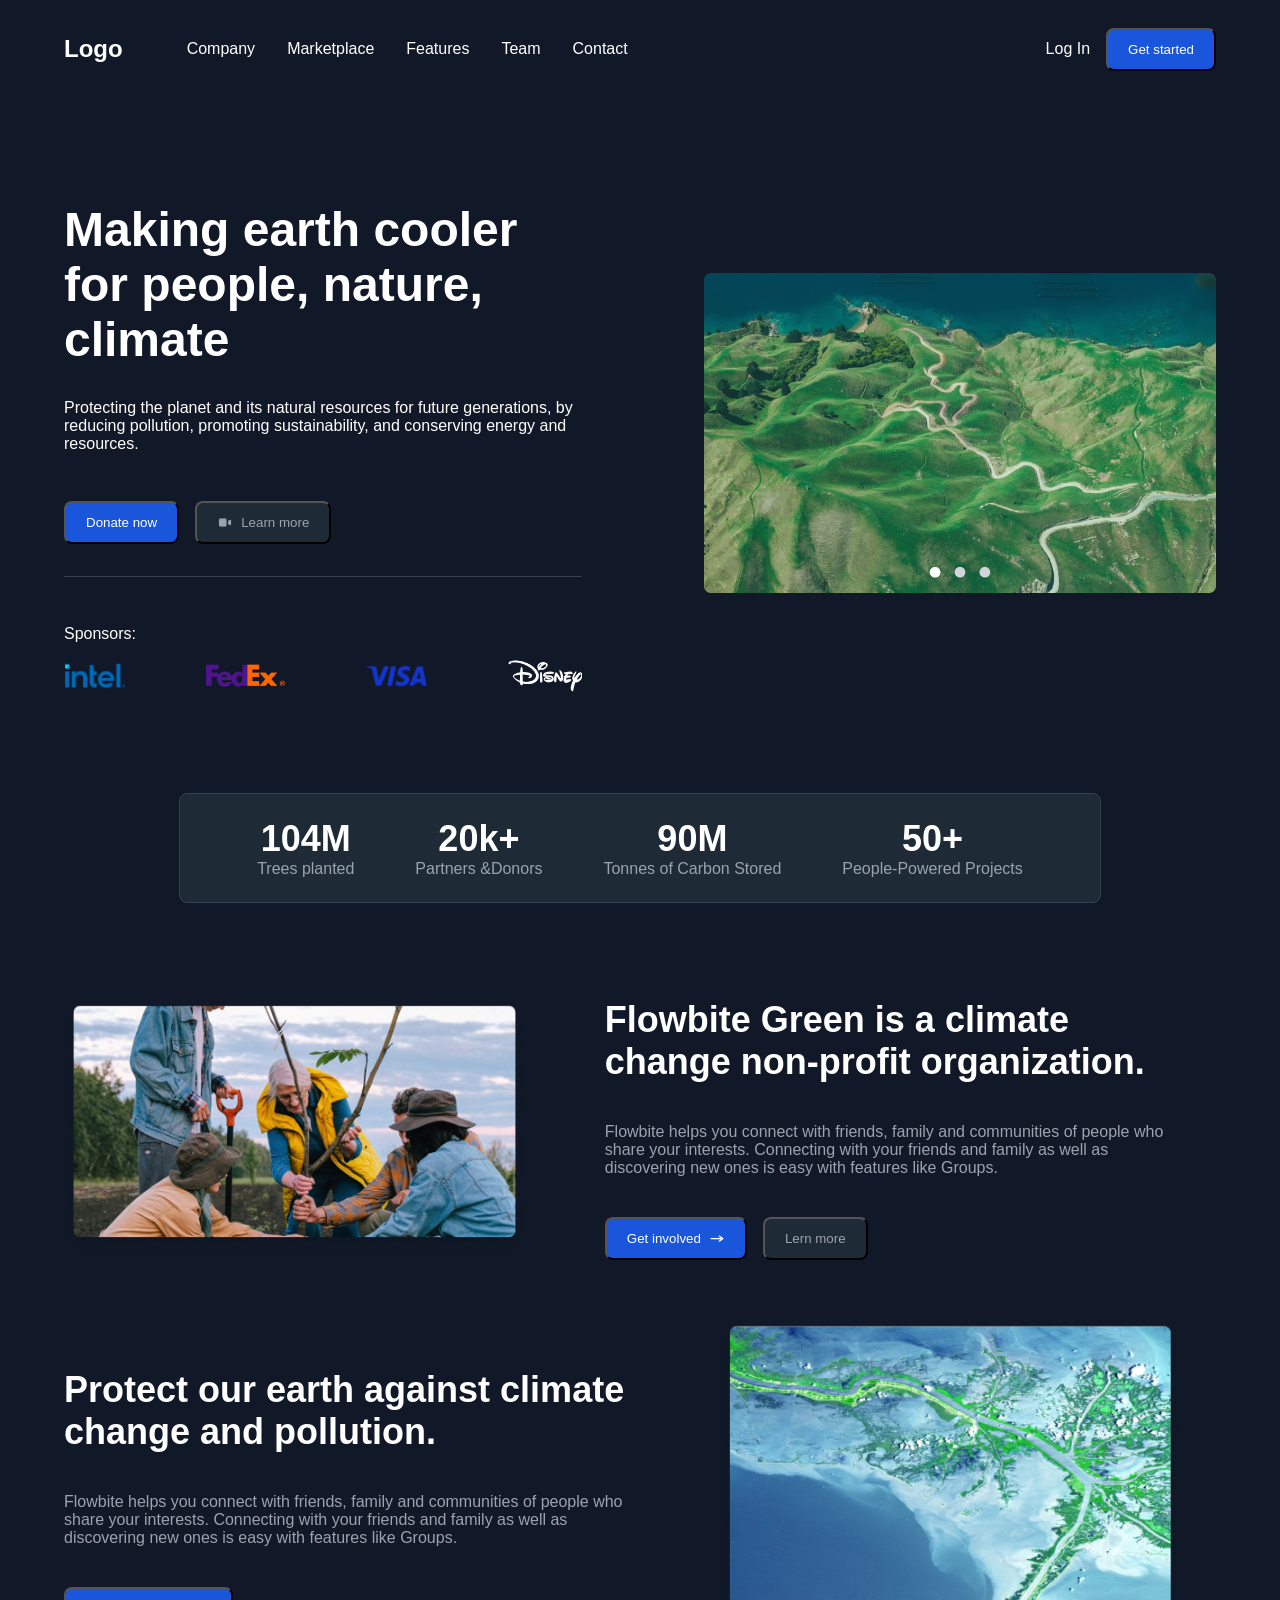
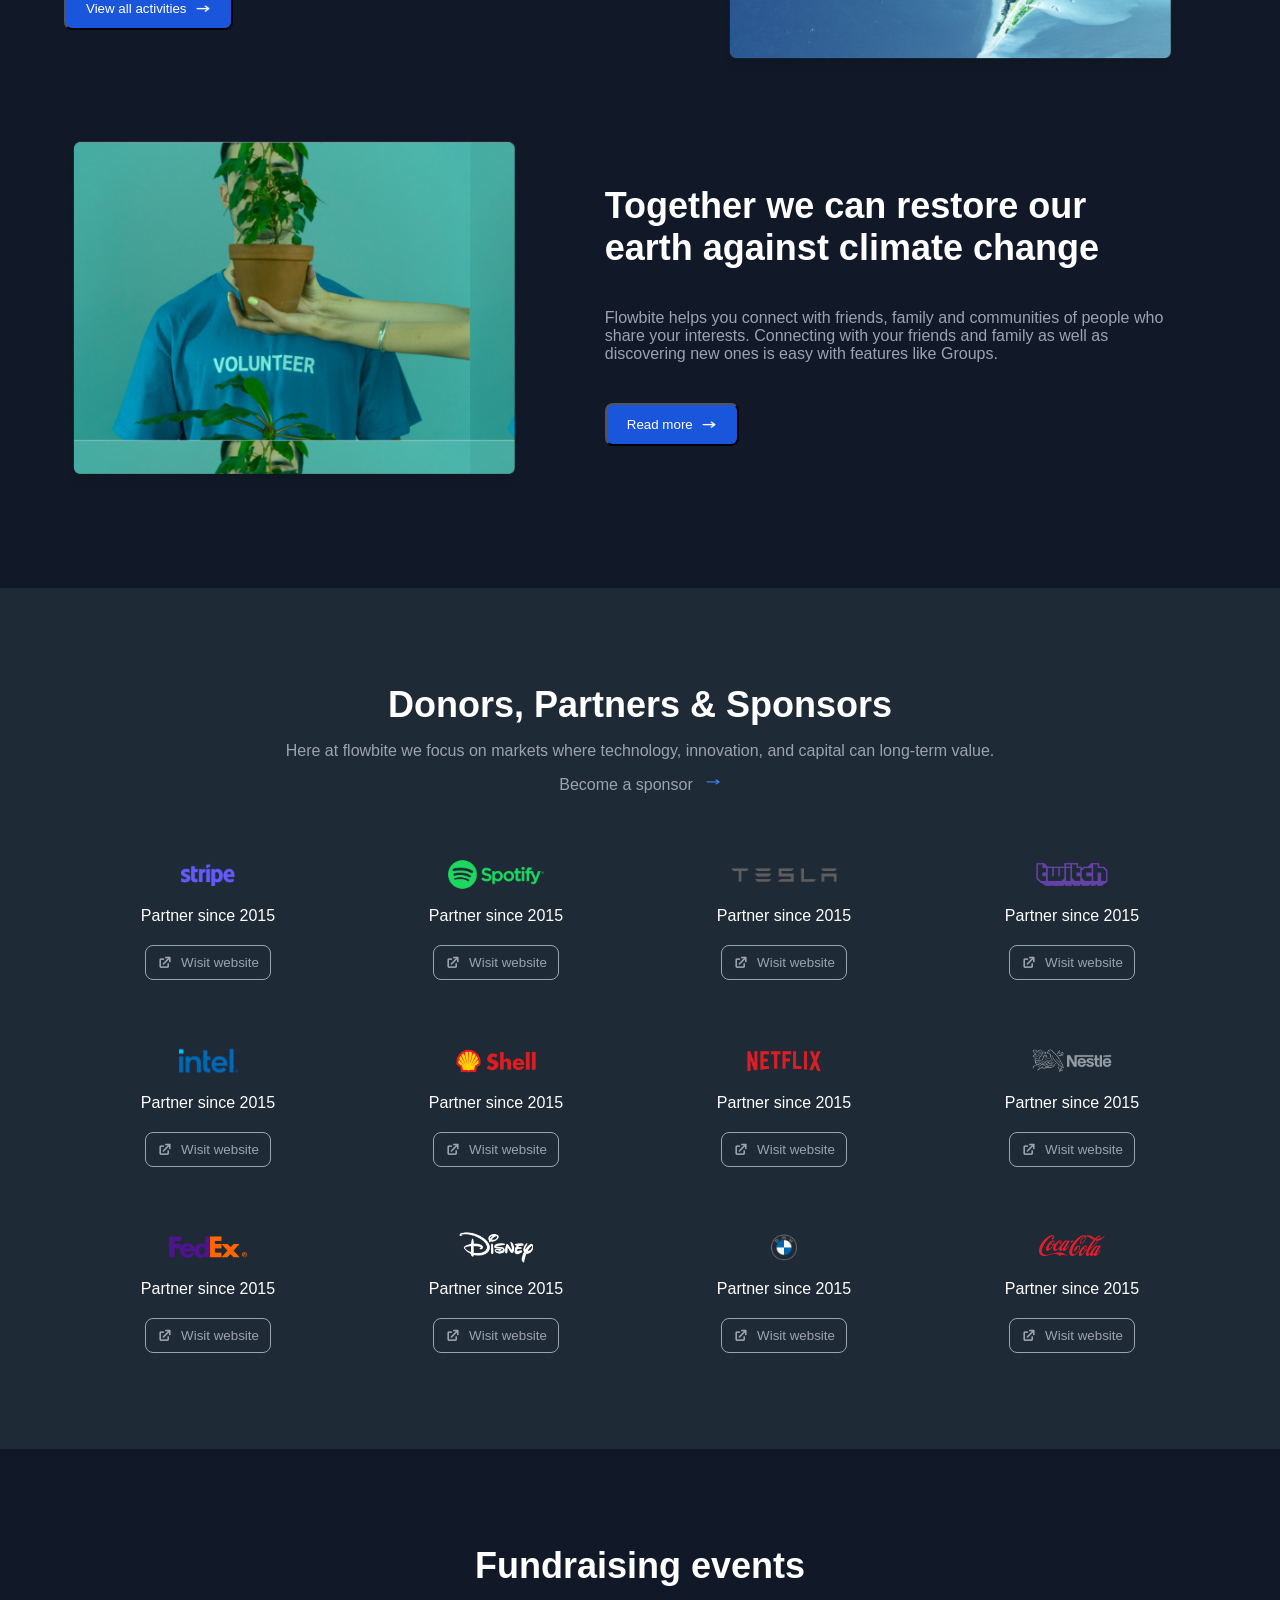
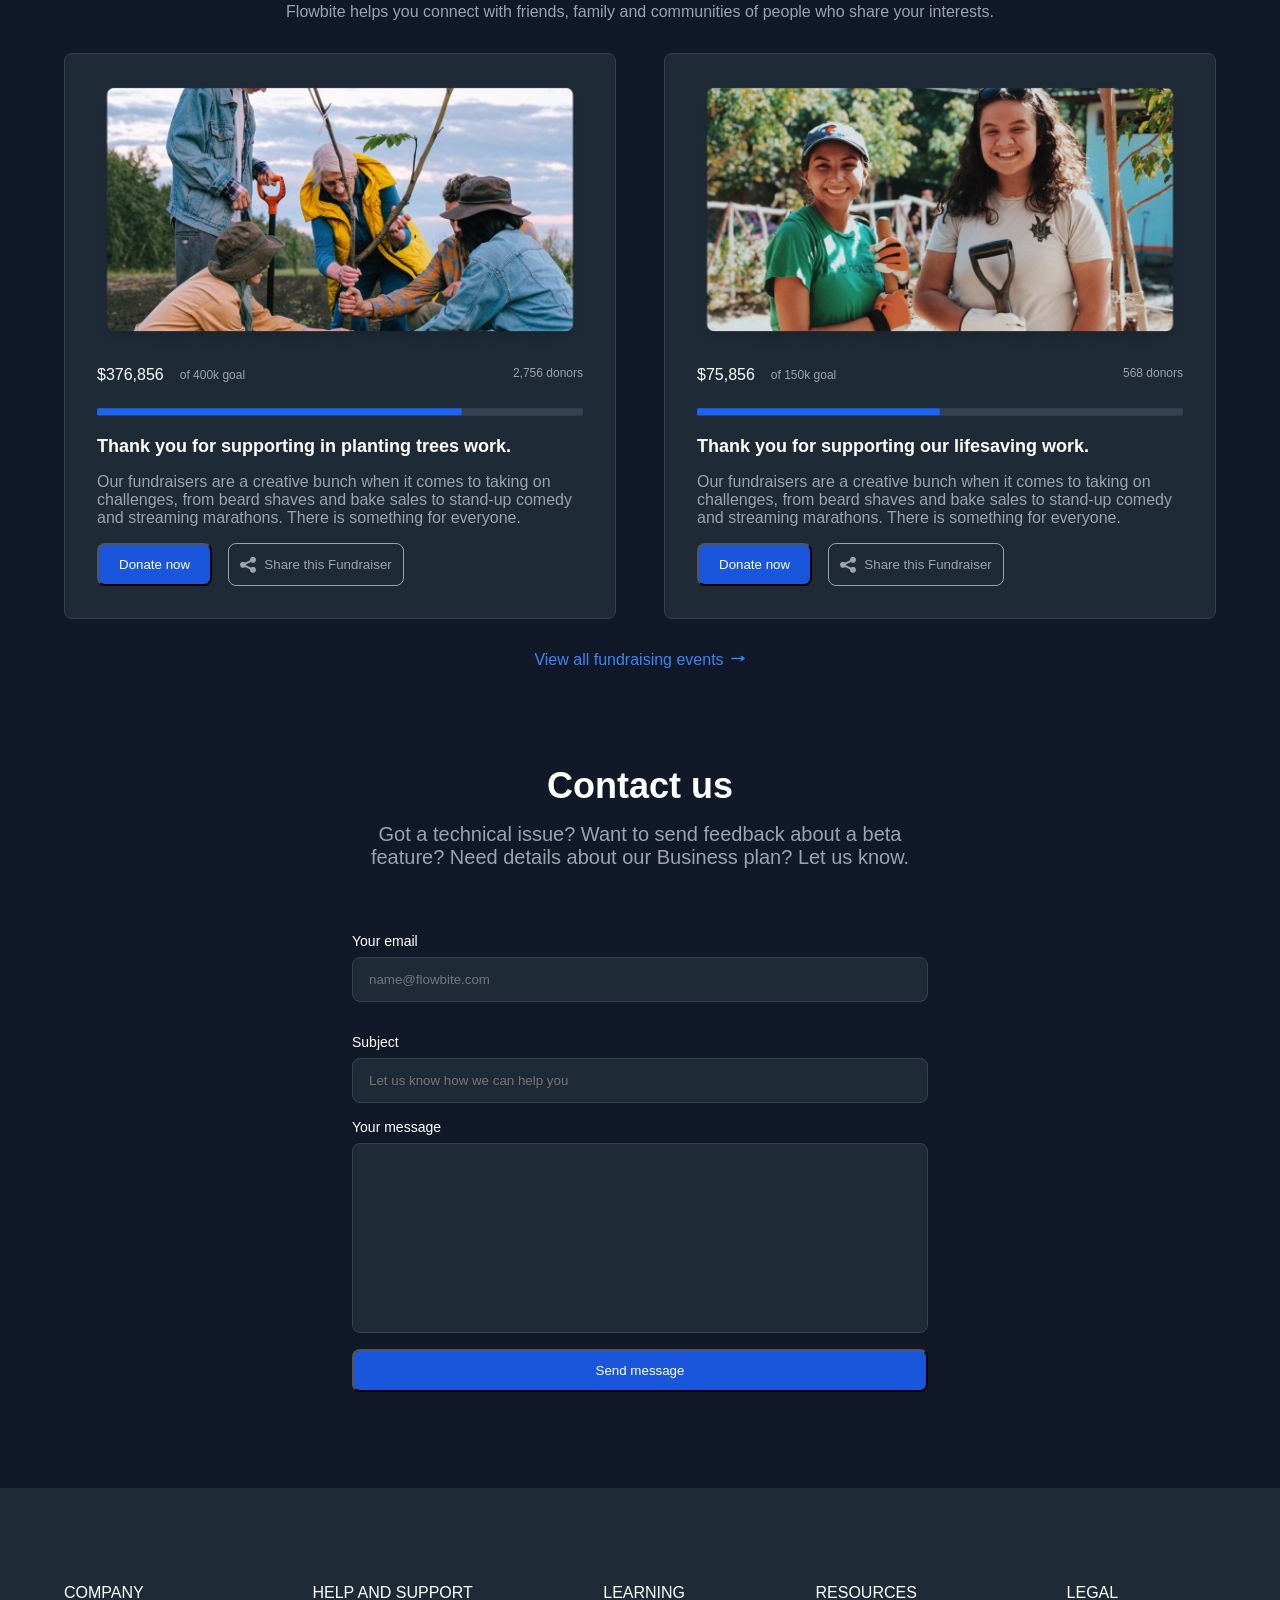
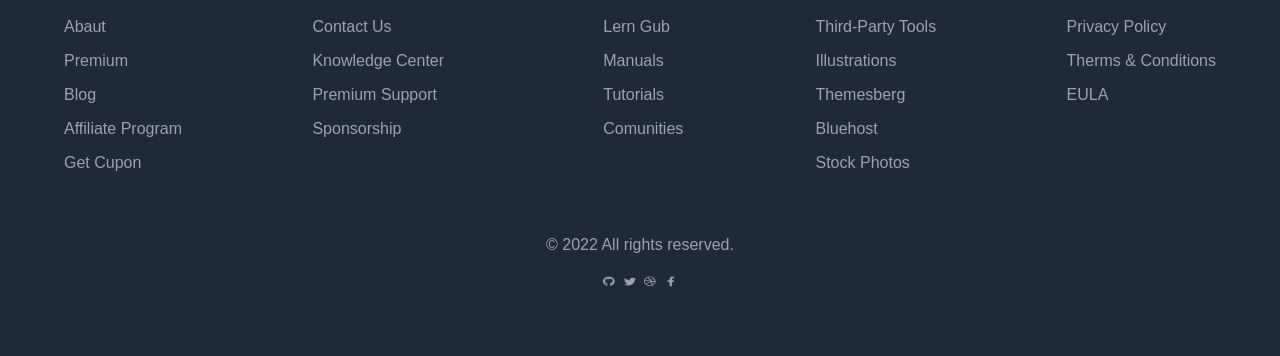
==== commit 7bac52ad: "usunięcie" ====
--- a/lekcje/ćwiczenie drugie/index.html
+++ b/lekcje/ćwiczenie drugie/index.html
@@ -8,7 +8,6 @@
   </head>
 
   <body>
-    <button></button>
     <div class="mainContainer1">
       <div class="mainWrapper navBar">
         <div class="logo">Logo</div>
